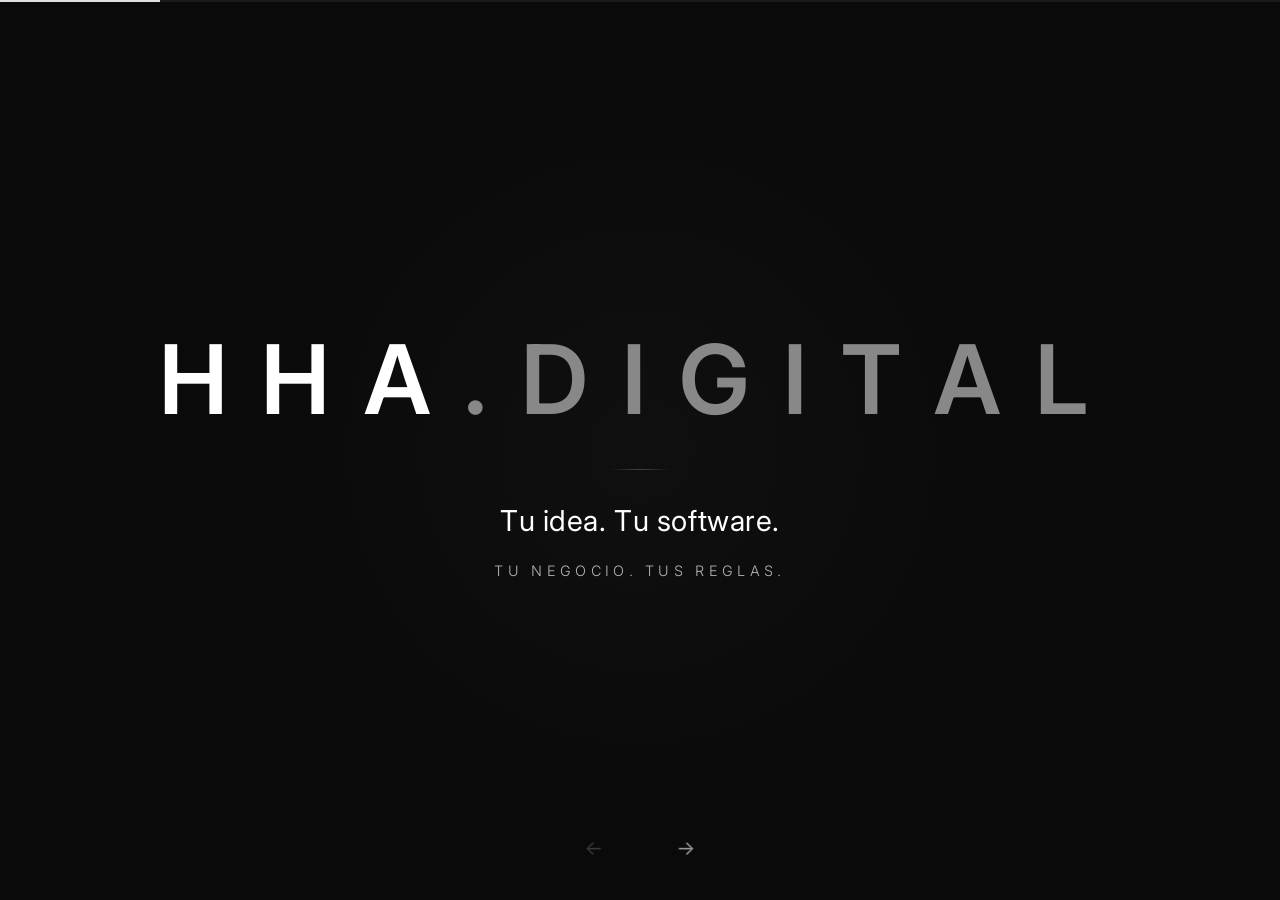
==== index.html @ 90afe320 "Slide 6 prompt <app:dev_now> + Slide 8 vuelve a CTA simple con email Slide 6: "<tu app en proceso>" " ====
<!DOCTYPE html>
<html lang="es">
<head>
  <meta charset="UTF-8">
  <meta name="viewport" content="width=device-width, initial-scale=1.0">
  <title>hha.digital | Tu idea. Tu app.</title>
  <meta name="description" content="Convertimos tu idea en una app completa, hecha a tu medida. Tuya desde el día uno.">
  <meta name="theme-color" content="#0a0a0a">
  <meta name="robots" content="noindex, nofollow">

  <!-- Open Graph / social preview -->
  <meta property="og:type" content="website">
  <meta property="og:url" content="https://hha.digital/">
  <meta property="og:title" content="hha.digital | Tu idea. Tu app.">
  <meta property="og:description" content="Convertimos tu idea en una app completa, hecha a tu medida. Tuya desde el día uno.">
  <meta property="og:site_name" content="hha.digital">
  <meta name="twitter:card" content="summary_large_image">
  <meta name="twitter:title" content="hha.digital | Tu idea. Tu app.">
  <meta name="twitter:description" content="Convertimos tu idea en una app completa, hecha a tu medida. Tuya desde el día uno.">

  <link rel="canonical" href="https://hha.digital/">

  <!-- Inline SVG favicon — minimalist HD logo -->
  <link rel="icon" type="image/svg+xml" href="data:image/svg+xml,%3Csvg xmlns='http://www.w3.org/2000/svg' viewBox='0 0 64 64'%3E%3Crect width='64' height='64' fill='%230a0a0a'/%3E%3Ctext x='32' y='42' font-family='Inter,sans-serif' font-size='24' font-weight='600' fill='%23fff' text-anchor='middle' letter-spacing='2'%3EHD%3C/text%3E%3C/svg%3E">

  <!-- Google Fonts — non-blocking load (preconnect + async stylesheet) -->
  <link rel="preconnect" href="https://fonts.googleapis.com">
  <link rel="preconnect" href="https://fonts.gstatic.com" crossorigin>
  <link rel="preload" as="style" href="https://fonts.googleapis.com/css2?family=Inter:wght@300;400;500;600;700&family=Playfair+Display:ital,wght@0,400;0,500;0,700;0,900;1,400;1,700&family=JetBrains+Mono:wght@400;500;700&family=Space+Grotesk:wght@300;400;500;600;700&family=Bebas+Neue&display=swap">
  <link rel="stylesheet" href="https://fonts.googleapis.com/css2?family=Inter:wght@300;400;500;600;700&family=Playfair+Display:ital,wght@0,400;0,500;0,700;0,900;1,400;1,700&family=JetBrains+Mono:wght@400;500;700&family=Space+Grotesk:wght@300;400;500;600;700&family=Bebas+Neue&display=swap" media="print" onload="this.media='all'">
  <noscript>
    <link rel="stylesheet" href="https://fonts.googleapis.com/css2?family=Inter:wght@300;400;500;600;700&family=Playfair+Display:ital,wght@0,400;0,500;0,700;0,900;1,400;1,700&family=JetBrains+Mono:wght@400;500;700&family=Space+Grotesk:wght@300;400;500;600;700&family=Bebas+Neue&display=swap">
  </noscript>

  <link rel="stylesheet" href="styles.css?v=20260417s">
</head>
<body>

  <div class="deck">

    <!-- Slide 1: hha.digital core -->
    <section class="slide theme-core active" data-slide="1">
      <div class="slide-inner">
        <h1 class="logo" aria-label="hha.digital"><span class="brand-char" data-char="h1">h</span><span class="brand-char" data-char="h2">h</span><span class="brand-char" data-char="a1">a</span><span class="brand-char brand-dim" data-char="dot">.</span><span class="brand-char brand-dim" data-char="d">d</span><span class="brand-char brand-dim" data-char="i1">i</span><span class="brand-char brand-dim" data-char="g">g</span><span class="brand-char brand-dim" data-char="i2">i</span><span class="brand-char brand-dim" data-char="t">t</span><span class="brand-char brand-dim" data-char="a2">a</span><span class="brand-char brand-dim" data-char="l">l</span></h1>
        <div class="divider"></div>
        <p class="hero-statement">Tu idea. Tu software.</p>
        <p class="tagline">Tu negocio. Tus reglas.</p>
      </div>
    </section>

    <!-- Slide 2: Magazine cover — abre con el valor "Hecha para ti." -->
    <section class="slide theme-magazine" data-slide="2">
      <div class="magazine-gradient"></div>
      <div class="slide-inner">
        <div class="magazine-topbar">
          <span class="magazine-brand"><span class="brand-char" data-char="h1">h</span><span class="brand-char" data-char="h2">h</span><span class="brand-char" data-char="a1">a</span><span class="brand-char" data-char="dot">.</span><span class="brand-char" data-char="d">d</span><span class="brand-char" data-char="i1">i</span><span class="brand-char" data-char="g">g</span><span class="brand-char" data-char="i2">i</span><span class="brand-char" data-char="t">t</span><span class="brand-char" data-char="a2">a</span><span class="brand-char" data-char="l">l</span></span>
          <span>DISEÑO</span>
          <span>— 2026 —</span>
        </div>
        <p class="magazine-kicker">La diferencia</p>
        <h1 class="magazine-hero">Hecha para ti.</h1>
        <p class="magazine-subhead">No adaptas tu negocio al software. El software se adapta a cómo operas tú.</p>
        <div class="magazine-stats">
          <div class="magazine-stat">
            <div class="magazine-label-em">Tus datos</div>
            <div class="magazine-label-sub">bajo tu control</div>
          </div>
          <div class="magazine-stat">
            <div class="magazine-label-em">Tus informes</div>
            <div class="magazine-label-sub">en tiempo real</div>
          </div>
          <div class="magazine-stat">
            <div class="magazine-label-em">Tus decisiones</div>
            <div class="magazine-label-sub">más rápidas</div>
          </div>
        </div>
      </div>
    </section>

    <!-- Slide 3: Blueprint técnico — el catálogo de features -->
    <section class="slide theme-blueprint" data-slide="3">
      <div class="blueprint-grid"></div>
      <div class="slide-inner">
        <div class="blueprint-header">
          <span class="blueprint-file"><span class="brand-char" data-char="h1">h</span><span class="brand-char" data-char="h2">h</span><span class="brand-char" data-char="a1">a</span><span class="brand-char" data-char="dot">.</span><span class="brand-char" data-char="d">d</span><span class="brand-char" data-char="i1">i</span><span class="brand-char" data-char="g">g</span><span class="brand-char" data-char="i2">i</span><span class="brand-char" data-char="t">t</span><span class="brand-char" data-char="a2">a</span><span class="brand-char" data-char="l">l</span> / centralizar / v1.0</span>
          <span class="blueprint-date">2026</span>
        </div>
        <h3 class="blueprint-title">Cualquier idea. Cualquier app.</h3>
        <div class="timeline blueprint-timeline">
          <div class="timeline-step"><div class="step-num">01</div><div class="step-name">Retail</div></div>
          <div class="timeline-step"><div class="step-num">02</div><div class="step-name">Salud</div></div>
          <div class="timeline-step"><div class="step-num">03</div><div class="step-name">Educación</div></div>
          <div class="timeline-step"><div class="step-num">04</div><div class="step-name">Gastronomía</div></div>
          <div class="timeline-step"><div class="step-num">05</div><div class="step-name">Financiero</div></div>
          <div class="timeline-step"><div class="step-num">06</div><div class="step-name">Entretención</div></div>
        </div>
        <p class="timeline-caption">Cualquier industria o <span class="caption-glow">proyecto personal</span>. Construimos lo que necesites.</p>
      </div>
    </section>

    <!-- Slide 4: Swiss design fusionado — tu poder + declaración centralización -->
    <section class="slide theme-swiss" data-slide="4">
      <div class="swiss-grid"></div>
      <div class="slide-inner">
        <p class="swiss-kicker">— Tu poder —</p>
        <div class="swiss-number">04</div>
        <p class="swiss-label">hha<span class="swiss-dot">•</span>digital</p>
        <h2 class="swiss-statement">
          Toda la información de tu negocio en un solo lugar.<br>
          <span class="swiss-accent">Para <span class="rotating-word" data-words="decidir|analizar|entender|planificar">decidir</span> mejor.</span>
        </h2>
        <div class="swiss-footer">
          <span>2026 —</span>
          <span>World Wide Reach</span>
        </div>
      </div>
    </section>

    <!-- Slide 5: Editorial magazine — el bundle como índice de revista -->
    <section class="slide theme-editorial" data-slide="5">
      <div class="editorial-rule-top"></div>
      <div class="slide-inner">
        <p class="editorial-kicker">— Lo que recibes —</p>
        <h2 class="editorial-masthead">Una app <em>completa,</em> desde el día uno.</h2>
        <ol class="editorial-index">
          <li><span class="editorial-roman">i.</span><span class="editorial-item">Descubrimiento y análisis de necesidades</span></li>
          <li><span class="editorial-roman">ii.</span><span class="editorial-item">Diseño UX/UI mobile-first</span></li>
          <li><span class="editorial-roman">iii.</span><span class="editorial-item">App web responsive</span></li>
          <li><span class="editorial-roman">iv.</span><span class="editorial-item">Autenticación y roles de usuarios</span></li>
          <li><span class="editorial-roman">v.</span><span class="editorial-item">Base de datos segura</span></li>
          <li><span class="editorial-roman">vi.</span><span class="editorial-item">Panel admin para gestionarla</span></li>
          <li><span class="editorial-roman">vii.</span><span class="editorial-item">PWA instalable en celular</span></li>
          <li><span class="editorial-roman">viii.</span><span class="editorial-item">Hosting y dominio configurados</span></li>
          <li><span class="editorial-roman">ix.</span><span class="editorial-item">Deploy a producción con SSL</span></li>
          <li><span class="editorial-roman">x.</span><span class="editorial-item">Capacitación inicial</span></li>
          <li><span class="editorial-roman">xi.</span><span class="editorial-item">Documentación de uso</span></li>
        </ol>
        <p class="editorial-byline">hha.digital · todo incluido</p>
      </div>
      <div class="editorial-rule-bottom"></div>
    </section>

    <!-- Slide 6: Terminal verde — el proceso de construcción en 5 pasos friendly -->
    <section class="slide theme-terminal" data-slide="6">
      <div class="slide-inner">
        <h3 class="terminal-title">El proceso</h3>
        <div class="terminal-body">
          <div class="terminal-header">
            <span class="terminal-cmd">$ empezar</span>
            <span class="terminal-prompt">&lt;app:dev_now&gt;</span>
            <span class="terminal-cursor">█</span>
          </div>
          <ul class="terminal-timeline">
            <li>
              <span class="terminal-week">paso 01</span>
              <span class="terminal-arrow">→</span>
              <span class="terminal-step">Investigación</span><span class="terminal-sep-inline">://</span>
              <span class="terminal-desc">Entendemos tu operación.</span>
            </li>
            <li>
              <span class="terminal-week">paso 02</span>
              <span class="terminal-arrow">→</span>
              <span class="terminal-step">Diseñar</span><span class="terminal-sep-inline">://</span>
              <span class="terminal-desc">Dibujamos la app juntos.</span>
            </li>
            <li>
              <span class="terminal-week">paso 03</span>
              <span class="terminal-arrow">→</span>
              <span class="terminal-step">Construir</span><span class="terminal-sep-inline">://</span>
              <span class="terminal-desc">La programamos. Tú ves el avance.</span>
            </li>
            <li>
              <span class="terminal-week">paso 04</span>
              <span class="terminal-arrow">→</span>
              <span class="terminal-step">Testing</span><span class="terminal-sep-inline">://</span>
              <span class="terminal-desc">Afinamos cada detalle contigo.</span>
            </li>
            <li>
              <span class="terminal-week">paso 05</span>
              <span class="terminal-arrow">→</span>
              <span class="terminal-step">Deploy</span><span class="terminal-sep-inline">://</span>
              <span class="terminal-desc">Tu app online.</span>
            </li>
          </ul>
          <p class="terminal-output">plazo:// 2-3 semanas ~complejidad</p>
        </div>
      </div>
    </section>

    <!-- Slide 7: Financial — modelo comercial simplificado, sin precios -->
    <section class="slide theme-financial" data-slide="7">
      <div class="slide-inner financial-inner">
        <div class="financial-masthead">
          <span class="financial-left">SERVICIOS</span>
          <span class="financial-center">hha.digital</span>
          <span class="financial-right">2026</span>
        </div>
        <h2 class="financial-title">… ¿Y la mantención?</h2>
        <div class="decision-tree">
          <div class="decision-root">
            <p class="decision-root-text">Esta puede ser</p>
            <div class="decision-connector"></div>
          </div>
          <div class="decision-branches">
            <div class="decision-box">
              <div class="decision-badge">A</div>
              <div class="decision-content">
                <div class="decision-heading">Con hha.digital</div>
                <div class="decision-sub">Mensualidad continua. Nos hacemos cargo.</div>
              </div>
            </div>
            <div class="decision-box">
              <div class="decision-badge">B</div>
              <div class="decision-content">
                <div class="decision-heading">Con tu equipo</div>
                <div class="decision-sub">Te la entregamos para que la opere quien tú elijas.</div>
              </div>
            </div>
          </div>
        </div>
      </div>
    </section>

    <!-- Slide 8: hha.digital core (closing) — CTA simple con email -->
    <section class="slide theme-core" data-slide="8">
      <div class="slide-inner">
        <p class="closing-whisper">— El primer paso —</p>
        <p class="cta">Escríbenos a</p>
        <a href="#contact" class="cta-email" data-u="apps" data-d="hha.digital">apps<span aria-hidden="true">&#64;</span>hha<span aria-hidden="true">&#46;</span>digital</a>
        <div class="divider"></div>
        <p class="tagline">hha.digital</p>
      </div>
    </section>

  </div>

  <div class="progress-bar" role="progressbar" aria-label="Progreso del deck" aria-valuemin="1" aria-valuemax="8" aria-valuenow="1">
    <div class="progress-fill"></div>
  </div>
  <nav class="nav" aria-label="Navegación del deck">
    <button class="nav-btn prev" aria-label="Anterior">←</button>
    <button class="nav-btn next" aria-label="Siguiente">→</button>
  </nav>

  <script src="deck.js?v=20260417s"></script>
</body>
</html>
---- styles.css ----
/* Fonts loaded non-blocking from index.html <head>. */

* { margin: 0; padding: 0; box-sizing: border-box; }

html, body { height: 100%; overflow: hidden; }

body {
  font-family: 'Inter', -apple-system, sans-serif;
  font-weight: 300;
  -webkit-font-smoothing: antialiased;
  background: #0a0a0a;
  color: #fff;
  transition: background-color 500ms ease;
}

body.body-theme-core { background: #0a0a0a; }
body.body-theme-editorial { background: #f5f1e8; }
body.body-theme-sticky { background: #d4c9a8; }
body.body-theme-cinematic { background: #000; }
body.body-theme-swiss { background: #fafafa; }
body.body-theme-terminal { background: #0a0f0a; }
body.body-theme-blueprint { background: #0a1929; }
body.body-theme-museum { background: #e8e1d4; }
body.body-theme-financial { background: #fce4d6; }
body.body-theme-saas { background: #0a0f24; }
body.body-theme-magazine { background: #1a0606; }

/* ============================================
   STRUCTURAL
   ============================================ */

.deck {
  position: relative;
  width: 100vw;
  height: 100vh;
}

.slide {
  position: absolute;
  inset: 0;
  display: flex;
  align-items: center;
  justify-content: center;
  padding: 4rem;
  opacity: 0;
  visibility: hidden;
  z-index: 1;
  overflow: hidden;
  background: transparent;
}

.slide.active {
  opacity: 1;
  visibility: visible;
  z-index: 2;
}

/* Fallback: animación CSS para browsers SIN View Transitions API.
   En browsers CON soporte, VT API maneja toda la animación (incluyendo
   el morphing de letras). Sin transition aquí para que el snapshot
   post-commit capture el estado visible correctamente. */
@supports not (view-transition-name: none) {
  .slide { transition: opacity 400ms ease, visibility 400ms ease; }
  .slide.active { transition: opacity 450ms ease 120ms, visibility 450ms ease 120ms; }
  .slide.active .slide-inner > * { animation: stagger-in 500ms ease both; }
  .slide.active .slide-inner > *:nth-child(1) { animation-delay: 260ms; }
  .slide.active .slide-inner > *:nth-child(2) { animation-delay: 340ms; }
  .slide.active .slide-inner > *:nth-child(3) { animation-delay: 420ms; }
  .slide.active .slide-inner > *:nth-child(4) { animation-delay: 500ms; }
  .slide.active .slide-inner > *:nth-child(5) { animation-delay: 580ms; }
  .slide.active .slide-inner > *:nth-child(6) { animation-delay: 660ms; }
  .slide.active .slide-inner > *:nth-child(7) { animation-delay: 740ms; }
}

@keyframes stagger-in {
  from { opacity: 0; transform: translateY(16px); }
  to { opacity: 1; transform: translateY(0); }
}

/* ============================================
   VIEW TRANSITIONS — MORPHING ENTRE SLIDES
   Cada slide tiene un HERO, KICKER y FOOTER que
   se transforman (posición, tamaño, color, forma)
   en el HERO/KICKER/FOOTER de la slide siguiente.
   ============================================ */
@supports (view-transition-name: none) {
  /* Desactivar el stagger manual — dejamos que VT haga el morphing */
  .slide.active .slide-inner > * {
    animation: none !important;
    opacity: 1 !important;
    transform: none !important;
  }

  /* ROOT: swap espacial liviano. Sin blur (costoso), sin scale
     (costoso en GPU). Solo translate + opacity = fluido. */
  ::view-transition-old(root) {
    animation: slide-swap-out 500ms cubic-bezier(0.4, 0, 0.2, 1) both;
  }
  ::view-transition-new(root) {
    animation: slide-swap-in 500ms cubic-bezier(0.4, 0, 0.2, 1) both;
  }

  @keyframes slide-swap-out {
    0%   { transform: translate3d(0, 0, 0); opacity: 1; }
    100% { transform: translate3d(-10%, 0, 0); opacity: 0; }
  }

  @keyframes slide-swap-in {
    0%   { transform: translate3d(10%, 0, 0); opacity: 0; }
    100% { transform: translate3d(0, 0, 0); opacity: 1; }
  }

  /* Morphing de los anchors semánticos (hero/kicker/footer) */
  ::view-transition-group(hero),
  ::view-transition-group(kicker),
  ::view-transition-group(footer),
  ::view-transition-old(hero),
  ::view-transition-new(hero),
  ::view-transition-old(kicker),
  ::view-transition-new(kicker),
  ::view-transition-old(footer),
  ::view-transition-new(footer) {
    animation-duration: 500ms;
    animation-timing-function: cubic-bezier(0.4, 0, 0.2, 1);
    mix-blend-mode: normal;
  }

  /* HERO por slide — el elemento principal que morphs.
     Slide 1: hero NO se da a .logo entero porque cada letra migra
     individualmente hacia los topbars de slides 2 y 3 (ver "LETTER MORPHING" abajo). */
  .slide[data-slide="2"].active  .magazine-hero       { view-transition-name: hero; }
  .slide[data-slide="3"].active  .blueprint-timeline  { view-transition-name: hero; }
  .slide[data-slide="4"].active  .swiss-statement     { view-transition-name: hero; }
  .slide[data-slide="5"].active  .editorial-index     { view-transition-name: hero; }
  .slide[data-slide="6"].active  .terminal-timeline   { view-transition-name: hero; }
  .slide[data-slide="7"].active  .financial-title     { view-transition-name: hero; }
  .slide[data-slide="8"].active  .cta                 { view-transition-name: hero; }

  /* KICKER por slide — el texto pequeño superior que morphs */
  .slide[data-slide="2"].active  .magazine-topbar     { view-transition-name: kicker; }
  .slide[data-slide="3"].active  .blueprint-header    { view-transition-name: kicker; }
  .slide[data-slide="4"].active  .swiss-label         { view-transition-name: kicker; }
  .slide[data-slide="5"].active  .editorial-kicker    { view-transition-name: kicker; }
  .slide[data-slide="6"].active  .terminal-header     { view-transition-name: kicker; }
  .slide[data-slide="7"].active  .financial-masthead  { view-transition-name: kicker; }
  .slide[data-slide="8"].active  .closing-whisper     { view-transition-name: kicker; }

  /* FOOTER por slide — el texto pequeño inferior que morphs.
     Slide 1 .tagline NO toma "footer" porque las letras de "hha.digital"
     migran individualmente al topbar de slide 2 (ver "LETTER MORPHING"). */
  .slide[data-slide="2"].active  .magazine-subhead    { view-transition-name: footer; }
  .slide[data-slide="3"].active  .timeline-caption    { view-transition-name: footer; }
  .slide[data-slide="4"].active  .swiss-footer        { view-transition-name: footer; }
  .slide[data-slide="5"].active  .editorial-byline    { view-transition-name: footer; }
  .slide[data-slide="6"].active  .terminal-output     { view-transition-name: footer; }
  .slide[data-slide="7"].active  .financial-footnote  { view-transition-name: footer; }
  .slide[data-slide="8"].active  .cta-email           { view-transition-name: footer; }

  /* ============================================
     LETTER MORPHING — Slides 1 ↔ 2 ↔ 3
     Cada letra de "hha.digital" migra individualmente
     del logo gigante (slide 1) al topbar del Magazine (slide 2)
     y luego al blueprint header (slide 3).
     ============================================ */
  .slide[data-slide="1"].active .brand-char[data-char="h1"],
  .slide[data-slide="2"].active .brand-char[data-char="h1"],
  .slide[data-slide="3"].active .brand-char[data-char="h1"]  { view-transition-name: brand-h1; }
  .slide[data-slide="1"].active .brand-char[data-char="h2"],
  .slide[data-slide="2"].active .brand-char[data-char="h2"],
  .slide[data-slide="3"].active .brand-char[data-char="h2"]  { view-transition-name: brand-h2; }
  .slide[data-slide="1"].active .brand-char[data-char="a1"],
  .slide[data-slide="2"].active .brand-char[data-char="a1"],
  .slide[data-slide="3"].active .brand-char[data-char="a1"]  { view-transition-name: brand-a1; }
  .slide[data-slide="1"].active .brand-char[data-char="dot"],
  .slide[data-slide="2"].active .brand-char[data-char="dot"],
  .slide[data-slide="3"].active .brand-char[data-char="dot"] { view-transition-name: brand-dot; }
  .slide[data-slide="1"].active .brand-char[data-char="d"],
  .slide[data-slide="2"].active .brand-char[data-char="d"],
  .slide[data-slide="3"].active .brand-char[data-char="d"]   { view-transition-name: brand-d; }
  .slide[data-slide="1"].active .brand-char[data-char="i1"],
  .slide[data-slide="2"].active .brand-char[data-char="i1"],
  .slide[data-slide="3"].active .brand-char[data-char="i1"]  { view-transition-name: brand-i1; }
  .slide[data-slide="1"].active .brand-char[data-char="g"],
  .slide[data-slide="2"].active .brand-char[data-char="g"],
  .slide[data-slide="3"].active .brand-char[data-char="g"]   { view-transition-name: brand-g; }
  .slide[data-slide="1"].active .brand-char[data-char="i2"],
  .slide[data-slide="2"].active .brand-char[data-char="i2"],
  .slide[data-slide="3"].active .brand-char[data-char="i2"]  { view-transition-name: brand-i2; }
  .slide[data-slide="1"].active .brand-char[data-char="t"],
  .slide[data-slide="2"].active .brand-char[data-char="t"],
  .slide[data-slide="3"].active .brand-char[data-char="t"]   { view-transition-name: brand-t; }
  .slide[data-slide="1"].active .brand-char[data-char="a2"],
  .slide[data-slide="2"].active .brand-char[data-char="a2"],
  .slide[data-slide="3"].active .brand-char[data-char="a2"]  { view-transition-name: brand-a2; }
  .slide[data-slide="1"].active .brand-char[data-char="l"],
  .slide[data-slide="2"].active .brand-char[data-char="l"],
  .slide[data-slide="3"].active .brand-char[data-char="l"]   { view-transition-name: brand-l; }

  /* Brand-char (hha.digital): alineado con el resto a 500ms */
  ::view-transition-group(brand-h1),
  ::view-transition-group(brand-h2),
  ::view-transition-group(brand-a1),
  ::view-transition-group(brand-dot),
  ::view-transition-group(brand-d),
  ::view-transition-group(brand-i1),
  ::view-transition-group(brand-g),
  ::view-transition-group(brand-i2),
  ::view-transition-group(brand-t),
  ::view-transition-group(brand-a2),
  ::view-transition-group(brand-l),
  ::view-transition-old(brand-h1), ::view-transition-new(brand-h1),
  ::view-transition-old(brand-h2), ::view-transition-new(brand-h2),
  ::view-transition-old(brand-a1), ::view-transition-new(brand-a1),
  ::view-transition-old(brand-dot), ::view-transition-new(brand-dot),
  ::view-transition-old(brand-d), ::view-transition-new(brand-d),
  ::view-transition-old(brand-i1), ::view-transition-new(brand-i1),
  ::view-transition-old(brand-g), ::view-transition-new(brand-g),
  ::view-transition-old(brand-i2), ::view-transition-new(brand-i2),
  ::view-transition-old(brand-t), ::view-transition-new(brand-t),
  ::view-transition-old(brand-a2), ::view-transition-new(brand-a2),
  ::view-transition-old(brand-l), ::view-transition-new(brand-l) {
    animation-duration: 500ms;
    animation-timing-function: cubic-bezier(0.4, 0, 0.2, 1);
    mix-blend-mode: normal;
  }

  /* Nav y counter fijos deben mantenerse durante la transición */
  .nav { view-transition-name: deck-nav; }
  .slide-counter { view-transition-name: deck-counter; }

  /* Root más largo para drama */
  @keyframes vt-fade-out { to { opacity: 0; } }
  @keyframes vt-fade-in { from { opacity: 0; } to { opacity: 1; } }
}

/* Decorative elements: NO opacity transition para que el snapshot VT
   capture su estado visible correctamente. Heredan opacity del .slide. */

.slide-inner {
  max-width: 1200px;
  width: 100%;
  text-align: center;
  position: relative;
  z-index: 2;
}

/* ============================================
   NAVIGATION (auto-invert via mix-blend-mode)
   ============================================ */

.progress-bar {
  position: fixed;
  top: 0;
  left: 0;
  right: 0;
  height: 2px;
  background: rgba(128, 128, 128, 0.15);
  z-index: 101;
  mix-blend-mode: difference;
  pointer-events: none;
}

.progress-fill {
  height: 100%;
  background: rgba(255, 255, 255, 0.9);
  width: 11.11%;
  transition: width 500ms cubic-bezier(0.4, 0, 0.2, 1);
  transform-origin: left;
}

.nav {
  position: fixed;
  bottom: 2rem;
  left: 50%;
  transform: translateX(-50%);
  display: flex;
  align-items: center;
  gap: 3rem;
  z-index: 100;
  mix-blend-mode: difference;
}

.nav-btn {
  background: transparent;
  border: none;
  color: rgba(255,255,255,0.6);
  font-size: 1.25rem;
  cursor: pointer;
  padding: 0.5rem 0.8rem;
  transition: color 0.2s;
  font-family: inherit;
}

.nav-btn:hover:not(:disabled) { color: #fff; }
.nav-btn:disabled { color: rgba(255,255,255,0.2); cursor: not-allowed; }

.dots { display: flex; gap: 0.5rem; }

.dot {
  width: 6px;
  height: 6px;
  border-radius: 50%;
  background: rgba(255,255,255,0.2);
  cursor: pointer;
  transition: background 0.2s;
  border: none;
  padding: 0;
}

.dot.active { background: #fff; }

.slide-counter {
  position: fixed;
  top: 2rem;
  right: 2rem;
  font-size: 0.72rem;
  letter-spacing: 0.3em;
  color: rgba(255,255,255,0.6);
  font-feature-settings: 'tnum';
  z-index: 100;
  mix-blend-mode: difference;
  font-family: 'Inter', sans-serif;
}

/* ============================================
   THEME 1 & 12: CORE (hha.digital)
   ============================================ */

.theme-core {
  color: #fff;
}

.theme-core::before {
  content: '';
  position: absolute;
  width: 800px;
  height: 800px;
  border-radius: 50%;
  background: radial-gradient(circle, rgba(255,255,255,0.025) 0%, transparent 70%);
  top: 50%;
  left: 50%;
  transform: translate(-50%, -50%);
  pointer-events: none;
}

.theme-core .logo {
  font-size: clamp(3rem, 9vw, 6rem);
  font-weight: 600;
  letter-spacing: 0.35em;
  text-transform: uppercase;
  color: #fff;
  margin-bottom: 0.2em;
}

.brand-char,
.auto-char {
  display: inline-block;
  white-space: pre;
}

.auto-word {
  display: inline-block;
  white-space: nowrap;
}

.theme-core .brand-dim { color: #888; }

.theme-core .divider {
  width: 60px;
  height: 1px;
  background: linear-gradient(90deg, transparent, #444, transparent);
  margin: 2rem auto;
}

.theme-core .hero-statement {
  font-size: clamp(1.2rem, 2.8vw, 1.8rem);
  font-weight: 400;
  letter-spacing: 0.02em;
  color: #fff;
  margin-bottom: 0.8em;
  line-height: 1.3;
}

.theme-core .tagline {
  font-size: clamp(0.75rem, 2vw, 0.9rem);
  font-weight: 300;
  letter-spacing: 0.3em;
  text-transform: uppercase;
  color: #b5b5b5;
}

.theme-core .closing-whisper {
  font-size: 0.75rem;
  letter-spacing: 0.4em;
  text-transform: uppercase;
  color: #aaa;
  margin-bottom: 3rem;
}

.theme-core .cta {
  font-size: clamp(1.75rem, 4.5vw, 3rem);
  font-weight: 300;
  margin-bottom: 2rem;
  color: #fff;
}

.theme-core .cta-email {
  font-size: clamp(1.1rem, 2.2vw, 1.6rem);
  font-weight: 500;
  letter-spacing: 0.12em;
  color: #fff;
  text-decoration: none;
  border-bottom: 1px solid #333;
  padding-bottom: 0.2em;
  transition: border-color 0.3s;
  display: inline-block;
}

.theme-core .cta-email:hover { border-color: #fff; }

/* Slide 8 tagline "hha.digital" va siempre en minúsculas (regla de marca) */
.slide[data-slide="8"] .tagline {
  text-transform: none;
  letter-spacing: 0.12em;
}

/* ============================================
   THEME 2: EDITORIAL MAGAZINE
   ============================================ */

.theme-editorial {
  color: #1a1a1a;
  font-family: 'Playfair Display', Georgia, serif;
}

.editorial-rule-top,
.editorial-rule-bottom {
  position: absolute;
  left: 8%;
  right: 8%;
  height: 1px;
  background: #1a1a1a;
}

.editorial-rule-top { top: 6%; }
.editorial-rule-bottom { bottom: 6%; }

.theme-editorial .editorial-kicker {
  font-family: 'Inter', sans-serif;
  font-size: 0.75rem;
  letter-spacing: 0.4em;
  text-transform: uppercase;
  color: #888;
  margin-bottom: 3rem;
  font-weight: 400;
}

.theme-editorial .editorial-byline {
  font-family: 'Inter', sans-serif;
  font-size: 0.7rem;
  letter-spacing: 0.12em;
  color: #888;
  font-weight: 400;
}

/* ============================================
   THEME 3: STICKY NOTES CAOS
   ============================================ */

.theme-sticky { color: #2a2320; }

.theme-sticky::before {
  content: '';
  position: absolute;
  inset: 0;
  background:
    radial-gradient(circle at 20% 30%, rgba(139, 115, 85, 0.12), transparent 50%),
    radial-gradient(circle at 80% 70%, rgba(139, 115, 85, 0.12), transparent 50%);
  pointer-events: none;
}

.theme-sticky .sticky-title {
  font-family: 'Inter', sans-serif;
  font-size: clamp(0.85rem, 1.5vw, 1rem);
  font-weight: 500;
  letter-spacing: 0.3em;
  text-transform: uppercase;
  color: #5a4a30;
  margin-bottom: 3rem;
}

.sticky-board {
  display: grid;
  grid-template-columns: repeat(3, 1fr);
  gap: 2rem 1.5rem;
  max-width: 1000px;
  margin: 0 auto;
  padding: 1rem;
}

.sticky {
  padding: 1.75rem 1.25rem;
  font-family: 'Inter', sans-serif;
  font-size: clamp(0.9rem, 1.4vw, 1.05rem);
  font-weight: 400;
  line-height: 1.5;
  color: #3a2a1a;
  min-height: 140px;
  display: flex;
  align-items: center;
  justify-content: center;
  text-align: center;
  box-shadow: 0 4px 8px rgba(0,0,0,0.15), 0 8px 24px rgba(0,0,0,0.1);
  position: relative;
}

.sticky-yellow  { background: #fff59d; transform: rotate(-2deg); }
.sticky-pink    { background: #f8bbd0; transform: rotate(1.5deg); }
.sticky-mint    { background: #c5e1a5; transform: rotate(-1deg); }
.sticky-blue    { background: #90caf9; transform: rotate(2deg); }
.sticky-peach   { background: #ffcc80; transform: rotate(-1.5deg); }
.sticky-lavender { background: #ce93d8; transform: rotate(1deg); }

/* ============================================
   THEME 4: CINEMATIC REVELATION
   ============================================ */

.theme-cinematic {
  color: #fff;
  font-family: 'Inter', sans-serif;
}

.cinematic-glow {
  position: absolute;
  width: 1200px;
  height: 1200px;
  border-radius: 50%;
  background: radial-gradient(circle, rgba(255,255,255,0.12) 0%, rgba(255,255,255,0.03) 30%, transparent 70%);
  top: 50%;
  left: 50%;
  transform: translate(-50%, -50%);
  pointer-events: none;
}

.theme-cinematic .cinematic-top {
  font-size: 0.7rem;
  letter-spacing: 0.5em;
  text-transform: uppercase;
  color: #b5b5b5;
  margin-bottom: 4rem;
}

.cinematic-main {
  font-size: clamp(1.5rem, 3.5vw, 2.6rem);
  font-weight: 300;
  line-height: 1.5;
  color: rgba(255,255,255,0.85);
  max-width: 900px;
  margin: 0 auto;
}

.cinematic-word {
  display: inline-block;
  font-size: clamp(2.5rem, 7vw, 5rem);
  font-weight: 700;
  letter-spacing: 0.02em;
  color: #fff;
  margin: 0.3em 0;
  text-shadow: 0 0 40px rgba(255,255,255,0.3);
  background: linear-gradient(180deg, #fff 0%, #ccc 100%);
  -webkit-background-clip: text;
  background-clip: text;
  -webkit-text-fill-color: transparent;
}

.theme-cinematic .cinematic-whisper {
  margin-top: 3rem;
  font-size: 0.85rem;
  letter-spacing: 0.3em;
  text-transform: uppercase;
  color: #aaa;
  font-style: italic;
}

/* ============================================
   THEME 5: SWISS DESIGN
   ============================================ */

.theme-swiss {
  color: #000;
  font-family: 'Inter', sans-serif;
}

.swiss-grid {
  position: absolute;
  inset: 0;
  background-image:
    linear-gradient(to right, rgba(0,0,0,0.04) 1px, transparent 1px),
    linear-gradient(to bottom, rgba(0,0,0,0.04) 1px, transparent 1px);
  background-size: 80px 80px;
}

.theme-swiss .slide-inner { text-align: left; padding-left: 4rem; padding-right: 4rem; }

.swiss-number {
  font-size: clamp(6rem, 15vw, 11rem);
  font-weight: 700;
  color: #ff3d00;
  line-height: 0.9;
  letter-spacing: -0.03em;
  margin-bottom: 1rem;
}

.swiss-label {
  font-size: 0.85rem;
  font-weight: 500;
  letter-spacing: 0.3em;
  color: #000;
  margin-bottom: 2.5rem;
}

.swiss-dot { color: #ff3d00; margin: 0 0.3em; }

.swiss-kicker {
  font-size: 0.75rem;
  font-weight: 500;
  letter-spacing: 0.4em;
  text-transform: uppercase;
  color: #666;
  margin-bottom: 1.25rem;
}

.swiss-statement {
  font-size: clamp(1.6rem, 4vw, 2.8rem);
  font-weight: 700;
  line-height: 1.2;
  color: #000;
  letter-spacing: -0.01em;
  max-width: 1000px;
  margin-bottom: 1.5rem;
}

.swiss-accent { color: #ff3d00; }

/* Palabra que rota entre verbos (decidir/analizar/entender/...) —
   contraste azul deliberado contra el naranja Swiss. */
.rotating-word {
  color: #0066ff;
  display: inline-block;
  transition: opacity 220ms cubic-bezier(0.4, 0, 0.2, 1),
              transform 220ms cubic-bezier(0.4, 0, 0.2, 1);
}

.rotating-word.is-fading {
  opacity: 0;
  transform: translateY(-0.25em);
}

.swiss-whisper {
  font-size: 0.8rem;
  font-weight: 400;
  letter-spacing: 0.22em;
  text-transform: uppercase;
  color: #555;
  margin-bottom: 2.5rem;
}

.swiss-footer {
  display: flex;
  gap: 2rem;
  font-size: 0.7rem;
  letter-spacing: 0.25em;
  text-transform: uppercase;
  color: #000;
  border-top: 1px solid #000;
  padding-top: 1rem;
  max-width: 300px;
}

/* ============================================
   THEME 6: TERMINAL VERDE
   ============================================ */

.theme-terminal {
  color: #00ff41;
  font-family: 'JetBrains Mono', monospace;
}

.theme-terminal::before {
  content: '';
  position: absolute;
  inset: 0;
  background: repeating-linear-gradient(0deg, transparent 0, transparent 2px, rgba(0,255,65,0.02) 2px, rgba(0,255,65,0.02) 3px);
  pointer-events: none;
}

.theme-terminal .slide-inner { text-align: left; }

/* Título del proceso — JetBrains Mono uppercase para consistencia con
   los step-names del body (Investigación, Diseñar, etc.). La línea verde
   queda como border-bottom del título (separador principal). */
.terminal-title {
  font-family: 'JetBrains Mono', monospace;
  font-weight: 700;
  font-size: clamp(1.4rem, 2.6vw, 1.9rem);
  color: #00ff41;
  letter-spacing: 0.04em;
  text-transform: uppercase;
  line-height: 1.15;
  margin-bottom: 1.5rem;
  padding-bottom: 1rem;
  border-bottom: 1px solid rgba(0,255,65,0.25);
  text-shadow: 0 0 10px rgba(0,255,65,0.2);
}

/* Terminal-header: línea que combina el comando "$ empezar" (brillante)
   con el prompt "<tu app en proceso>" (tenue) en una misma fila flex. */
.terminal-header {
  display: flex;
  align-items: baseline;
  gap: 1.25rem;
  font-size: 0.95rem;
  color: #00ff41;
  margin-bottom: 1.25rem;
  margin-top: 0.25rem;
  flex-wrap: wrap;
}

.terminal-header .terminal-cmd {
  opacity: 1;
  margin-bottom: 0;
}

.terminal-header .terminal-prompt {
  font-size: 0.8rem;
  opacity: 0.7;
}

.terminal-cursor {
  animation: blink 1s infinite;
  color: #00ff41;
}

@keyframes blink { 50% { opacity: 0; } }

.terminal-cmd {
  font-size: 0.95rem;
  color: #00ff41;
  margin-bottom: 1.5rem;
  opacity: 0.85;
}

/* Terminal variant: la pregunta como diagnóstico shell (slide 2) */
.terminal-question {
  font-family: 'JetBrains Mono', monospace;
  font-size: clamp(1.1rem, 2.4vw, 1.9rem);
  font-weight: 400;
  line-height: 1.7;
  color: rgba(0, 255, 65, 0.85);
  margin: 2rem 0 2.5rem;
  max-width: 950px;
  letter-spacing: 0.02em;
}

.terminal-highlight {
  color: #00ff41;
  font-weight: 700;
  text-shadow: 0 0 8px rgba(0, 255, 65, 0.4);
  border-bottom: 1px dashed rgba(0, 255, 65, 0.5);
  padding-bottom: 0.05em;
}

.terminal-output {
  font-family: 'JetBrains Mono', monospace;
  font-size: 0.95rem;
  color: rgba(0, 255, 65, 0.6);
  margin-top: 1.5rem;
  letter-spacing: 0.05em;
}

/* Subscriptions audit list (slide 2) */
.terminal-subs {
  list-style: none;
  padding: 0;
  margin: 1.5rem 0;
  font-family: 'JetBrains Mono', monospace;
}

.terminal-subs li {
  display: grid;
  grid-template-columns: auto 1fr auto;
  gap: 1.25rem;
  align-items: baseline;
  padding: 0.5rem 0;
  font-size: clamp(0.85rem, 1.3vw, 1.05rem);
  color: rgba(0, 255, 65, 0.85);
  border-bottom: 1px dashed rgba(0, 255, 65, 0.08);
}

.terminal-arrow { color: rgba(0, 255, 65, 0.5); }
.terminal-sub-name { color: rgba(0, 255, 65, 0.95); }
.terminal-sub-price {
  color: rgba(0, 255, 65, 0.6);
  font-weight: 700;
  letter-spacing: 0.05em;
}

.terminal-total {
  font-family: 'JetBrains Mono', monospace;
  font-size: clamp(0.9rem, 1.4vw, 1.1rem);
  color: rgba(0, 255, 65, 0.9);
  margin-top: 1.25rem;
  font-weight: 700;
  letter-spacing: 0.02em;
  line-height: 1.6;
}

.terminal-blink::after {
  content: '';
  display: inline-block;
  width: 0.5em;
  height: 1em;
  background: #00ff41;
  margin-left: 0.1em;
  vertical-align: -2px;
  animation: blink 1s infinite;
}

/* Editorial variant: el bundle como índice de revista (slide 6) */
.editorial-masthead {
  font-family: 'Playfair Display', Georgia, serif;
  font-size: clamp(2rem, 5vw, 3.5rem);
  font-weight: 700;
  color: #1a1a1a;
  letter-spacing: -0.01em;
  line-height: 1.1;
  margin-bottom: 2.5rem;
}

.editorial-masthead em {
  font-style: italic;
  font-weight: 400;
}

.editorial-index {
  list-style: none;
  display: grid;
  grid-template-columns: repeat(2, 1fr);
  gap: 0.6rem 3rem;
  max-width: 1000px;
  margin: 0 auto 2rem;
  text-align: left;
  font-family: 'Playfair Display', Georgia, serif;
  padding: 0;
}

.editorial-index li {
  display: flex;
  gap: 1.25rem;
  align-items: baseline;
  padding: 0.5rem 0;
  border-bottom: 1px solid rgba(26, 26, 26, 0.12);
}

.editorial-roman {
  font-style: italic;
  font-size: 0.95rem;
  color: #888;
  min-width: 3ch;
  font-weight: 400;
}

.editorial-item {
  font-size: clamp(0.95rem, 1.4vw, 1.08rem);
  font-weight: 400;
  color: #1a1a1a;
  line-height: 1.4;
}

/* ============================================
   THEME 7: BLUEPRINT TÉCNICO
   ============================================ */

.theme-blueprint {
  color: #e1f5fe;
  font-family: 'Inter', sans-serif;
}

.blueprint-grid {
  position: absolute;
  inset: 0;
  background-image:
    linear-gradient(to right, rgba(77,171,247,0.08) 1px, transparent 1px),
    linear-gradient(to bottom, rgba(77,171,247,0.08) 1px, transparent 1px);
  background-size: 40px 40px;
}

.blueprint-header {
  display: flex;
  justify-content: space-between;
  font-size: 0.7rem;
  color: rgba(77,171,247,0.7);
  letter-spacing: 0.15em;
  margin-bottom: 3rem;
  padding-bottom: 0.75rem;
  border-bottom: 1px solid rgba(77,171,247,0.3);
  font-family: 'JetBrains Mono', monospace;
}

.blueprint-title {
  font-size: clamp(1.2rem, 2.5vw, 1.8rem);
  font-weight: 500;
  letter-spacing: 0.15em;
  text-transform: uppercase;
  color: #e1f5fe;
  margin-bottom: 2.5rem;
}

.blueprint-timeline {
  display: flex;
  justify-content: space-between;
  gap: 0;
  margin: 0 auto 2rem;
  max-width: 1000px;
  position: relative;
}

.blueprint-timeline::before {
  content: '';
  position: absolute;
  top: 50%;
  left: 5%;
  right: 5%;
  height: 1px;
  background: rgba(77,171,247,0.4);
  z-index: 0;
}

.blueprint-timeline .timeline-step {
  flex: 1;
  text-align: center;
  padding: 1.25rem 0.5rem;
  background: #0a1929;
  border: 1px solid rgba(77,171,247,0.5);
  margin: 0 0.5rem;
  position: relative;
  z-index: 1;
}

.blueprint-timeline .step-num {
  color: #4dabf7;
  font-size: 0.65rem;
  letter-spacing: 0.3em;
  margin-bottom: 0.4rem;
  font-family: 'JetBrains Mono', monospace;
}

.blueprint-timeline .step-name {
  color: #e1f5fe;
  font-weight: 500;
  font-size: 0.9rem;
  letter-spacing: 0.15em;
  text-transform: uppercase;
}

.blueprint-timeline .step-price {
  color: rgba(77,171,247,0.8);
  font-family: 'JetBrains Mono', monospace;
  font-size: 0.7rem;
  letter-spacing: 0.05em;
  font-weight: 700;
  margin-top: 0.35rem;
}

.theme-blueprint .timeline-caption {
  font-size: 0.8rem;
  color: rgba(77,171,247,0.8);
  letter-spacing: 0.25em;
  text-transform: uppercase;
  margin-top: 1rem;
  font-family: 'JetBrains Mono', monospace;
}

/* "Proyecto personal" como la 7ma caja implícita — glow azul brillante
   con pulse sutil, resaltando que tambien construimos para individuos,
   no solo para industrias con sus cajas visibles arriba. */
.timeline-caption .caption-glow {
  color: #4dabf7;
  font-weight: 500;
  animation: caption-glow-pulse 2.8s ease-in-out infinite;
}

@keyframes caption-glow-pulse {
  0%, 100% {
    text-shadow:
      0 0 6px rgba(77,171,247,0.5),
      0 0 14px rgba(77,171,247,0.3);
  }
  50% {
    text-shadow:
      0 0 10px rgba(77,171,247,0.8),
      0 0 22px rgba(77,171,247,0.5),
      0 0 34px rgba(77,171,247,0.25);
  }
}

.blueprint-scale {
  display: flex;
  justify-content: space-between;
  max-width: 1000px;
  margin: 1rem auto 0;
  font-size: 0.65rem;
  color: rgba(77,171,247,0.6);
  font-family: 'JetBrains Mono', monospace;
  letter-spacing: 0.1em;
}

/* Slide 7 (terminal) — timeline inline: · paso 01 → Investigación:// descripción */
.terminal-timeline {
  list-style: none;
  padding: 0;
  margin: 1.5rem 0;
  font-family: 'JetBrains Mono', monospace;
  max-width: 1000px;
}

.terminal-timeline li {
  display: flex;
  flex-wrap: wrap;
  align-items: baseline;
  gap: 0.6rem;
  padding: 0.7rem 0;
  font-size: clamp(0.85rem, 1.3vw, 1rem);
  color: rgba(0, 255, 65, 0.9);
  border-bottom: 1px dashed rgba(0, 255, 65, 0.1);
}

.terminal-timeline li::before {
  content: '·';
  color: rgba(0, 255, 65, 0.5);
  font-size: 1.2em;
  margin-right: 0.3rem;
}

.terminal-week {
  color: rgba(0, 255, 65, 0.55);
  font-size: 0.85em;
  letter-spacing: 0.05em;
  min-width: 6ch;
}

.terminal-step {
  color: rgba(0, 255, 65, 0.95);
  font-weight: 500;
  letter-spacing: 0.02em;
  text-transform: uppercase;
  font-size: 0.95em;
}

.terminal-sep-inline {
  color: rgba(0, 255, 65, 0.45);
  letter-spacing: 0.15em;
  margin-left: 0.1rem;
  margin-right: 0.3rem;
}

.terminal-desc {
  color: rgba(0, 255, 65, 0.7);
  font-family: 'Inter', sans-serif;
  font-size: clamp(0.9rem, 1.2vw, 1rem);
  font-weight: 300;
  letter-spacing: 0.01em;
  text-transform: none;
  line-height: 1.5;
  font-style: italic;
  flex-basis: 100%;
  width: 100%;
  margin-left: 1.8rem;
  margin-top: 0.25rem;
}

/* ============================================
   THEME 8: MUSEUM GALLERY
   ============================================ */

.theme-museum {
  color: #2a2420;
  padding: 2.5rem 4rem;
  align-items: flex-start;
}

.theme-museum .slide-inner { padding-top: 1rem; }

.museum-header {
  margin-bottom: 1.5rem;
}

.museum-header .museum-collection {
  font-family: 'Inter', sans-serif;
  font-size: 0.7rem;
  letter-spacing: 0.5em;
  color: #8a7860;
  margin-bottom: 1rem;
  font-weight: 500;
}

.museum-title {
  font-family: 'Playfair Display', serif;
  font-size: clamp(1.3rem, 2.8vw, 2rem);
  font-weight: 400;
  font-style: italic;
  color: #2a2420;
  letter-spacing: 0;
  text-transform: none;
  margin-bottom: 0.75rem;
}

.museum-date {
  font-family: 'Inter', sans-serif;
  font-size: 0.75rem;
  letter-spacing: 0.3em;
  color: #8a7860;
  font-weight: 400;
}

.museum-grid {
  display: grid;
  grid-template-columns: repeat(3, 1fr);
  gap: 1.5rem 1.5rem;
  max-width: 1200px;
  margin: 1.5rem auto 0;
}

.museum-card {
  background: transparent;
  border: none;
  text-align: left;
}

.museum-card img {
  width: 100%;
  aspect-ratio: 16/9;
  object-fit: cover;
  display: block;
  box-shadow: 0 8px 24px rgba(60,40,20,0.25), 0 2px 6px rgba(60,40,20,0.15);
  margin-bottom: 0.75rem;
  background: #0a0a0a;
}

.museum-label {
  padding: 0 0.25rem;
}

.museum-plate {
  font-family: 'Playfair Display', serif;
  font-style: italic;
  font-size: 0.9rem;
  color: #8a7860;
  margin-bottom: 0.25rem;
}

.museum-name {
  font-family: 'Playfair Display', serif;
  font-size: 1.1rem;
  font-weight: 700;
  color: #2a2420;
  letter-spacing: 0;
  text-transform: none;
  margin-bottom: 0.3rem;
}

.museum-desc {
  font-family: 'Inter', sans-serif;
  font-size: 0.78rem;
  color: #5a4c3c;
  font-weight: 400;
  line-height: 1.4;
}

/* ============================================
   THEME 9: FINANCIAL TIMES
   ============================================ */

.theme-financial {
  color: #2a1810;
  font-family: 'Playfair Display', Georgia, serif;
}

.financial-inner { text-align: left; max-width: 1100px; }

.financial-masthead {
  display: flex;
  justify-content: space-between;
  align-items: center;
  font-family: 'Inter', sans-serif;
  font-size: 0.7rem;
  font-weight: 500;
  letter-spacing: 0.25em;
  text-transform: uppercase;
  color: #5a2810;
  padding-bottom: 1rem;
  border-bottom: 2px solid #2a1810;
  margin-bottom: 2rem;
}

.financial-center {
  font-family: 'Playfair Display', serif;
  font-style: italic;
  font-size: 1.1rem;
  font-weight: 700;
  letter-spacing: 0;
  text-transform: none;
  color: #2a1810;
}

.financial-title {
  font-family: 'Playfair Display', serif;
  font-size: clamp(2rem, 5vw, 3.5rem);
  font-weight: 900;
  letter-spacing: -0.01em;
  color: #2a1810;
  margin-bottom: 1rem;
  text-transform: none;
}

.financial-lede {
  font-family: 'Playfair Display', serif;
  font-style: italic;
  font-size: clamp(1rem, 1.6vw, 1.2rem);
  color: #5a2810;
  line-height: 1.5;
  max-width: 750px;
  margin-bottom: 2.5rem;
}

.financial-table {
  border-top: 1px solid #2a1810;
}

.financial-row {
  display: grid;
  grid-template-columns: minmax(180px, 280px) 1fr;
  gap: 2.5rem;
  padding: 1.5rem 0;
  border-bottom: 1px solid rgba(42,24,16,0.3);
  align-items: center;
}

.financial-amount {
  font-family: 'Playfair Display', serif;
  font-size: clamp(2.5rem, 5vw, 3.75rem);
  font-weight: 900;
  color: #2a1810;
  letter-spacing: -0.02em;
  line-height: 1;
  display: flex;
  align-items: baseline;
  gap: 0.1em;
}

.financial-amount .currency {
  font-size: 0.5em;
  font-weight: 500;
}

.financial-amount .asterisk {
  font-size: 0.6em;
  color: #8a4020;
}

.financial-period {
  font-family: 'Inter', sans-serif;
  font-size: 0.65rem;
  font-weight: 600;
  letter-spacing: 0.3em;
  color: #8a4020;
  margin-bottom: 0.3rem;
}

.financial-label {
  font-family: 'Playfair Display', serif;
  font-size: clamp(1.2rem, 2.2vw, 1.6rem);
  font-weight: 700;
  color: #2a1810;
  margin-bottom: 0.3rem;
}

.financial-detail {
  font-family: 'Playfair Display', serif;
  font-style: italic;
  font-size: 0.95rem;
  color: #5a2810;
}

.financial-footnote {
  font-family: 'Playfair Display', serif;
  font-style: italic;
  font-size: 0.82rem;
  color: #5a2810;
  margin-top: 1.5rem;
  line-height: 1.6;
  padding-top: 1rem;
  border-top: 1px solid rgba(42,24,16,0.2);
}

/* ============================================
   DECISION TREE — visualización de ramas para slide 7
   Demuestra visualmente que construimos este tipo de
   diagramas / flows como parte del trabajo.
   ============================================ */
.decision-tree {
  display: flex;
  align-items: center;
  justify-content: center;
  gap: 0;
  margin: 2rem auto 0;
  max-width: 900px;
}

.decision-root {
  display: flex;
  align-items: center;
  flex-shrink: 0;
}

.decision-root-text {
  font-family: 'Playfair Display', serif;
  font-style: italic;
  font-size: clamp(1.1rem, 1.7vw, 1.3rem);
  color: #5a2810;
  line-height: 1.35;
}

/* Línea del root hacia el tronco vertical — inline flex con el texto.
   translateY compensa la asimetría del italic Playfair: el centro visual
   de las letras queda debajo del centro geométrico de la line-box. */
.decision-connector {
  width: 2.5rem;
  height: 1px;
  background: #8a4020;
  flex-shrink: 0;
  margin-left: 1.25rem;
  transform: translateY(0.25em);
}

.decision-branches {
  position: relative;
  display: flex;
  flex-direction: column;
  gap: 1.25rem;
  flex: 1;
}

/* Tronco vertical que une ambas cajas */
.decision-branches::before {
  content: '';
  position: absolute;
  left: 0;
  top: 2.5rem;
  bottom: 2.5rem;
  width: 1px;
  background: #8a4020;
}

.decision-box {
  position: relative;
  border: 1px solid #8a4020;
  padding: 1rem 1.5rem 1rem 1.25rem;
  background: transparent;
  display: flex;
  align-items: center;
  gap: 1rem;
  margin-left: 2.5rem;
}

/* Línea horizontal del tronco vertical hasta el borde izquierdo de la caja */
.decision-box::before {
  content: '';
  position: absolute;
  left: -2.5rem;
  top: 50%;
  width: 2.5rem;
  height: 1px;
  background: #8a4020;
}

.decision-badge {
  width: 2rem;
  height: 2rem;
  border: 1px solid #2a1810;
  border-radius: 50%;
  display: flex;
  align-items: center;
  justify-content: center;
  font-family: 'Playfair Display', serif;
  font-weight: 700;
  font-style: italic;
  color: #2a1810;
  flex-shrink: 0;
  font-size: 0.95rem;
  background: rgba(255,255,255,0.3);
}

.decision-content {
  flex: 1;
  min-width: 0;
}

.decision-heading {
  font-family: 'Playfair Display', serif;
  font-weight: 700;
  font-size: clamp(1.05rem, 1.7vw, 1.3rem);
  color: #2a1810;
  line-height: 1.2;
  margin-bottom: 0.15rem;
}

.decision-sub {
  font-family: 'Playfair Display', serif;
  font-style: italic;
  font-size: 0.9rem;
  color: #5a2810;
  line-height: 1.45;
}

/* Mobile: árbol en columna */
@media (max-width: 768px) {
  .decision-tree {
    flex-direction: column;
    align-items: stretch;
    gap: 1rem;
  }
  .decision-root {
    padding-right: 0;
    padding-bottom: 1.25rem;
    text-align: center;
  }
  .decision-connector {
    right: 50%;
    top: auto;
    bottom: 0;
    width: 1px;
    height: 1.25rem;
    transform: translateX(50%);
  }
  .decision-branches {
    gap: 0.75rem;
  }
  .decision-branches::before { display: none; }
  .decision-box {
    margin-left: 0;
    padding: 0.85rem 1rem;
  }
  .decision-box::before { display: none; }
  .decision-heading { font-size: 1rem; }
  .decision-sub { font-size: 0.85rem; }
}

/* ============================================
   THEME 10: SAAS FUTURISTA
   ============================================ */

.theme-saas {
  color: #fff;
  font-family: 'Space Grotesk', 'Inter', sans-serif;
}

.theme-saas::before {
  content: '';
  position: absolute;
  inset: 0;
  background: linear-gradient(135deg, rgba(15,5,36,0.9) 0%, rgba(10,30,61,0.85) 50%, rgba(5,20,36,0.9) 100%);
  pointer-events: none;
}

.saas-blob {
  position: absolute;
  border-radius: 50%;
  filter: blur(80px);
  pointer-events: none;
}

.saas-blob-1 {
  width: 500px;
  height: 500px;
  background: radial-gradient(circle, rgba(138,43,226,0.35), transparent 70%);
  top: -100px;
  left: -100px;
}

.saas-blob-2 {
  width: 600px;
  height: 600px;
  background: radial-gradient(circle, rgba(0,212,255,0.25), transparent 70%);
  bottom: -150px;
  right: -150px;
}

.theme-saas .saas-eyebrow {
  font-size: 0.72rem;
  font-weight: 500;
  letter-spacing: 0.35em;
  text-transform: uppercase;
  background: linear-gradient(90deg, #a78bfa, #06b6d4);
  -webkit-background-clip: text;
  background-clip: text;
  -webkit-text-fill-color: transparent;
  margin-bottom: 1rem;
}

.saas-title {
  font-family: 'Space Grotesk', sans-serif;
  font-size: clamp(1.8rem, 4.5vw, 3rem);
  font-weight: 600;
  letter-spacing: -0.02em;
  color: #fff;
  margin-bottom: 3rem;
  line-height: 1.1;
}

.saas-grid {
  display: grid;
  grid-template-columns: repeat(5, 1fr);
  gap: 1rem;
  max-width: 1200px;
  margin: 0 auto 2.5rem;
}

.saas-card {
  background: rgba(255,255,255,0.05);
  backdrop-filter: blur(12px);
  -webkit-backdrop-filter: blur(12px);
  border: 1px solid rgba(255,255,255,0.1);
  border-radius: 16px;
  padding: 1.5rem 1rem;
  text-align: left;
  transition: transform 0.3s, border-color 0.3s;
}

.saas-card:hover {
  transform: translateY(-2px);
  border-color: rgba(167,139,250,0.4);
}

.saas-icon {
  font-size: 1.4rem;
  background: linear-gradient(135deg, #a78bfa, #06b6d4);
  -webkit-background-clip: text;
  background-clip: text;
  -webkit-text-fill-color: transparent;
  margin-bottom: 0.75rem;
  display: block;
}

.saas-card-title {
  font-family: 'Space Grotesk', sans-serif;
  font-size: 0.95rem;
  font-weight: 600;
  color: #fff;
  margin-bottom: 0.4rem;
  letter-spacing: 0;
}

.saas-card-desc {
  font-family: 'Space Grotesk', sans-serif;
  font-size: 0.78rem;
  color: rgba(255,255,255,0.6);
  font-weight: 300;
  line-height: 1.4;
}

.theme-saas .saas-note {
  font-family: 'Space Grotesk', sans-serif;
  font-size: 0.85rem;
  color: rgba(255,255,255,0.5);
  margin-top: 2rem;
  letter-spacing: 0.05em;
}

/* ============================================
   THEME 11: MAGAZINE COVER
   ============================================ */

.theme-magazine {
  color: #fff;
  overflow: hidden;
  font-family: 'Playfair Display', serif;
}

.magazine-gradient {
  position: absolute;
  inset: 0;
  background:
    radial-gradient(ellipse at 30% 20%, rgba(220,38,38,0.4), transparent 60%),
    radial-gradient(ellipse at 70% 80%, rgba(245,158,11,0.25), transparent 60%),
    linear-gradient(180deg, #0a0303 0%, #2a0a0a 50%, #1a0606 100%);
}

.magazine-topbar {
  display: flex;
  justify-content: space-between;
  align-items: center;
  font-family: 'Inter', sans-serif;
  font-size: 0.7rem;
  font-weight: 600;
  letter-spacing: 0.3em;
  text-transform: uppercase;
}

/* Override: el brand "hha.digital" siempre en minúsculas (regla de marca),
   aunque el topbar del Magazine tenga text-transform: uppercase */
.magazine-topbar .magazine-brand {
  text-transform: none;
  letter-spacing: 0.12em;
  color: rgba(255,255,255,0.7);
  padding-bottom: 1.5rem;
  border-bottom: 1px solid rgba(255,255,255,0.2);
  margin-bottom: 3rem;
}

.magazine-kicker {
  font-family: 'Playfair Display', serif;
  font-style: italic;
  font-size: clamp(1rem, 1.8vw, 1.3rem);
  color: rgba(255,255,255,0.75);
  margin-bottom: 0.5rem;
}

.magazine-hero {
  font-family: 'Playfair Display', serif;
  font-size: clamp(5rem, 15vw, 12rem);
  font-weight: 900;
  letter-spacing: -0.03em;
  color: #fff;
  line-height: 0.9;
  margin-bottom: 2.75rem;
  padding-bottom: 0.25em;
  text-shadow: 0 4px 30px rgba(0,0,0,0.5);
  text-transform: none;
}

.magazine-subhead {
  font-family: 'Playfair Display', serif;
  font-style: italic;
  font-size: clamp(1rem, 1.8vw, 1.35rem);
  color: rgba(255,255,255,0.85);
  font-weight: 400;
  max-width: 800px;
  margin: 0 auto 3rem;
  line-height: 1.5;
}

.magazine-stats {
  display: grid;
  grid-template-columns: repeat(3, 1fr);
  gap: 2rem;
  max-width: 900px;
  margin: 0 auto;
  padding-top: 2rem;
  border-top: 1px solid rgba(255,255,255,0.3);
}

/* Variant for 6-item dolor list in 3×2 grid (slide 3) */
.magazine-stats-grid {
  gap: 1.5rem 2rem;
  max-width: 1000px;
}

.magazine-stats-grid .magazine-number {
  font-size: clamp(1rem, 1.8vw, 1.4rem);
  font-style: italic;
  color: rgba(255,255,255,0.6);
  font-weight: 400;
  margin-bottom: 0.25rem;
}

.magazine-stats-grid .magazine-label {
  font-family: 'Playfair Display', serif;
  font-size: clamp(0.95rem, 1.5vw, 1.15rem);
  font-weight: 400;
  text-transform: none;
  letter-spacing: 0;
  color: rgba(255,255,255,0.9);
  font-style: italic;
}

.magazine-number {
  font-family: 'Playfair Display', serif;
  font-size: clamp(1.8rem, 4vw, 2.8rem);
  font-weight: 700;
  color: #fff;
  line-height: 1;
  margin-bottom: 0.5rem;
  letter-spacing: -0.02em;
}

.magazine-number sup {
  font-size: 0.5em;
  vertical-align: super;
  color: rgba(255,255,255,0.8);
}

.magazine-label {
  font-family: 'Inter', sans-serif;
  font-size: 0.72rem;
  letter-spacing: 0.3em;
  text-transform: uppercase;
  color: rgba(255,255,255,0.6);
  font-weight: 400;
}

.magazine-label-em {
  font-family: 'Playfair Display', serif;
  font-size: clamp(1.4rem, 2.6vw, 2rem);
  font-weight: 700;
  color: #fff;
  margin-bottom: 0.3rem;
  letter-spacing: -0.01em;
  line-height: 1;
}

.magazine-label-sub {
  font-family: 'Playfair Display', serif;
  font-style: italic;
  font-size: clamp(0.85rem, 1.3vw, 1.05rem);
  color: rgba(255,255,255,0.85);
  font-weight: 400;
  line-height: 1.4;
}

/* ============================================
   MOBILE
   ============================================ */

@media (max-width: 768px) {
  /* Slide container: padding vertical generoso + bottom para no tapar con nav */
  .slide { padding: 3.5rem 1.25rem 6rem; overflow-y: auto; scrollbar-width: none; }
  .slide::-webkit-scrollbar { display: none; }
  .slide-inner { max-width: 100%; }

  /* Nav + contador: mantener compactos pero con aire */
  .slide-counter { top: 1rem; right: 1rem; font-size: 0.65rem; letter-spacing: 0.2em; }
  .nav { bottom: 1rem; gap: 1rem; }

  /* Grids universales → 1 columna */
  .sticky-board { grid-template-columns: 1fr; gap: 1.25rem; }
  .editorial-index { grid-template-columns: 1fr; gap: 0.4rem 0; }
  .museum-grid { grid-template-columns: 1fr; gap: 1.5rem; }
  .theme-museum { padding: 2rem 1.25rem; overflow-y: auto; }
  .financial-row { grid-template-columns: 1fr; gap: 0.5rem; }
  .saas-grid { grid-template-columns: 1fr; gap: 0.75rem; }
  .magazine-stats { grid-template-columns: 1fr; gap: 1.5rem; }
  .blueprint-timeline { flex-direction: column; }
  .blueprint-timeline::before { display: none; }
  .blueprint-timeline .timeline-step { margin: 0.3rem 0; }
  .blueprint-scale { display: none; }
  .editorial-rule-top, .editorial-rule-bottom { left: 5%; right: 5%; }

  /* SLIDE 1 (Core): logo hha.digital en una sola línea */
  .theme-core .logo { font-size: clamp(2.2rem, 11vw, 3.5rem); letter-spacing: 0.12em; }
  .theme-core .hero-statement { font-size: clamp(1rem, 4vw, 1.3rem); }
  .theme-core .tagline { letter-spacing: 0.2em; font-size: 0.7rem; }
  .theme-core .divider { margin: 1.25rem auto; }
  .theme-core .cta { font-size: clamp(1.4rem, 6vw, 2rem); margin-bottom: 1.25rem; }
  .theme-core .cta-email { font-size: clamp(0.95rem, 4.2vw, 1.2rem); letter-spacing: 0.2em; }
  .theme-core .closing-whisper { margin-bottom: 1.25rem; }


  /* SLIDE 3 (Blueprint): reducir margins + dar aire al footer caption */
  .blueprint-header { flex-wrap: wrap; gap: 0.4rem; margin-bottom: 1.5rem; font-size: 0.6rem; letter-spacing: 0.15em; }
  .blueprint-title { font-size: clamp(1rem, 4.5vw, 1.4rem); margin-bottom: 1.25rem; }
  .blueprint-timeline { margin-bottom: 1.25rem; }
  .blueprint-timeline .timeline-step { padding: 0.85rem 0.5rem; }
  .theme-blueprint .timeline-caption { font-size: 0.7rem; line-height: 1.5; letter-spacing: 0.15em; margin-top: 1rem; }

  /* SLIDE 2 (Magazine): que los 3 pilares respiren y no se tapen con nav */
  .theme-magazine .magazine-topbar { flex-wrap: wrap; gap: 0.5rem 1rem; }
  .theme-magazine .magazine-kicker { margin-bottom: 0.5rem; }
  .theme-magazine .magazine-hero { font-size: clamp(2.4rem, 14vw, 4rem); line-height: 0.95; margin-bottom: 2rem; }
  .theme-magazine .magazine-subhead { font-size: clamp(0.9rem, 3.8vw, 1.05rem); margin: 0.5rem auto 1.25rem; }
  .theme-magazine .magazine-stats { margin-top: 0.5rem; }
  .theme-magazine .magazine-stat { padding: 0.4rem 0; }
  .theme-magazine .magazine-label-em { font-size: clamp(1.3rem, 6vw, 1.9rem); }
  .theme-magazine .magazine-label-sub { font-size: 0.8rem; }

  /* SLIDE 4 (Swiss fusionado): padding lateral razonable + jerarquía compacta */
  .theme-swiss .slide-inner { padding-left: 1.25rem; padding-right: 1.25rem; }
  .swiss-kicker { font-size: 0.7rem; letter-spacing: 0.3em; margin-bottom: 1rem; }
  .swiss-number { font-size: clamp(4rem, 18vw, 6rem); margin-bottom: 0.75rem; }
  .swiss-label { font-size: 0.75rem; letter-spacing: 0.25em; margin-bottom: 1.5rem; }
  .swiss-statement { font-size: clamp(1.4rem, 6vw, 2rem); line-height: 1.25; margin-bottom: 1.25rem; }
  .swiss-whisper { font-size: 0.72rem; letter-spacing: 0.18em; margin-bottom: 1.5rem; }

  /* SLIDE 5 (Editorial): lista compacta para que los 11 items quepan */
  .theme-editorial .editorial-masthead { font-size: clamp(1.6rem, 7vw, 2.4rem); line-height: 1.1; }
  .editorial-index { font-size: 0.85rem; }
  .editorial-index li { padding: 0.25rem 0; }
  .editorial-roman { min-width: 2ch; margin-right: 0.5rem; font-size: 0.8rem; }
  .editorial-item { font-size: 0.85rem; line-height: 1.35; }

  /* SLIDE 6 (Terminal): asegurar que plazo no toque nav */
  .theme-terminal .slide-inner { padding-bottom: 1.5rem; }
  .terminal-timeline { margin: 1rem 0; }

  /* SLIDE 7 (Financial): asegurar aire inferior */
  .financial-inner { max-width: 100%; }
  .financial-masthead { font-size: 0.65rem; letter-spacing: 0.15em; }
  .financial-title { font-size: clamp(1.8rem, 8vw, 2.8rem); }
  .financial-lede { font-size: clamp(0.95rem, 3.8vw, 1.1rem); }
}

/* Mobile pequeño (iPhone SE y similares ≤400px): ajustes extra */
@media (max-width: 400px) {
  .slide { padding: 3rem 1rem 5.5rem; }
  .theme-core .logo { font-size: clamp(2rem, 10vw, 2.8rem); letter-spacing: 0.1em; }
  .blueprint-header .blueprint-date { display: none; }
}

/* ============================================
   PRINT / PDF EXPORT
   ============================================ */

@media print {
  @page { size: A4 landscape; margin: 0; }
  html, body { overflow: visible; height: auto; }
  .deck { height: auto; width: 100%; }
  .slide {
    position: relative;
    visibility: visible !important;
    opacity: 1 !important;
    page-break-after: always;
    page-break-inside: avoid;
    height: 100vh;
    min-height: 100vh;
    inset: auto;
    display: flex;
  }
  .slide:last-child { page-break-after: auto; }
  .nav, .slide-counter { display: none !important; }
}
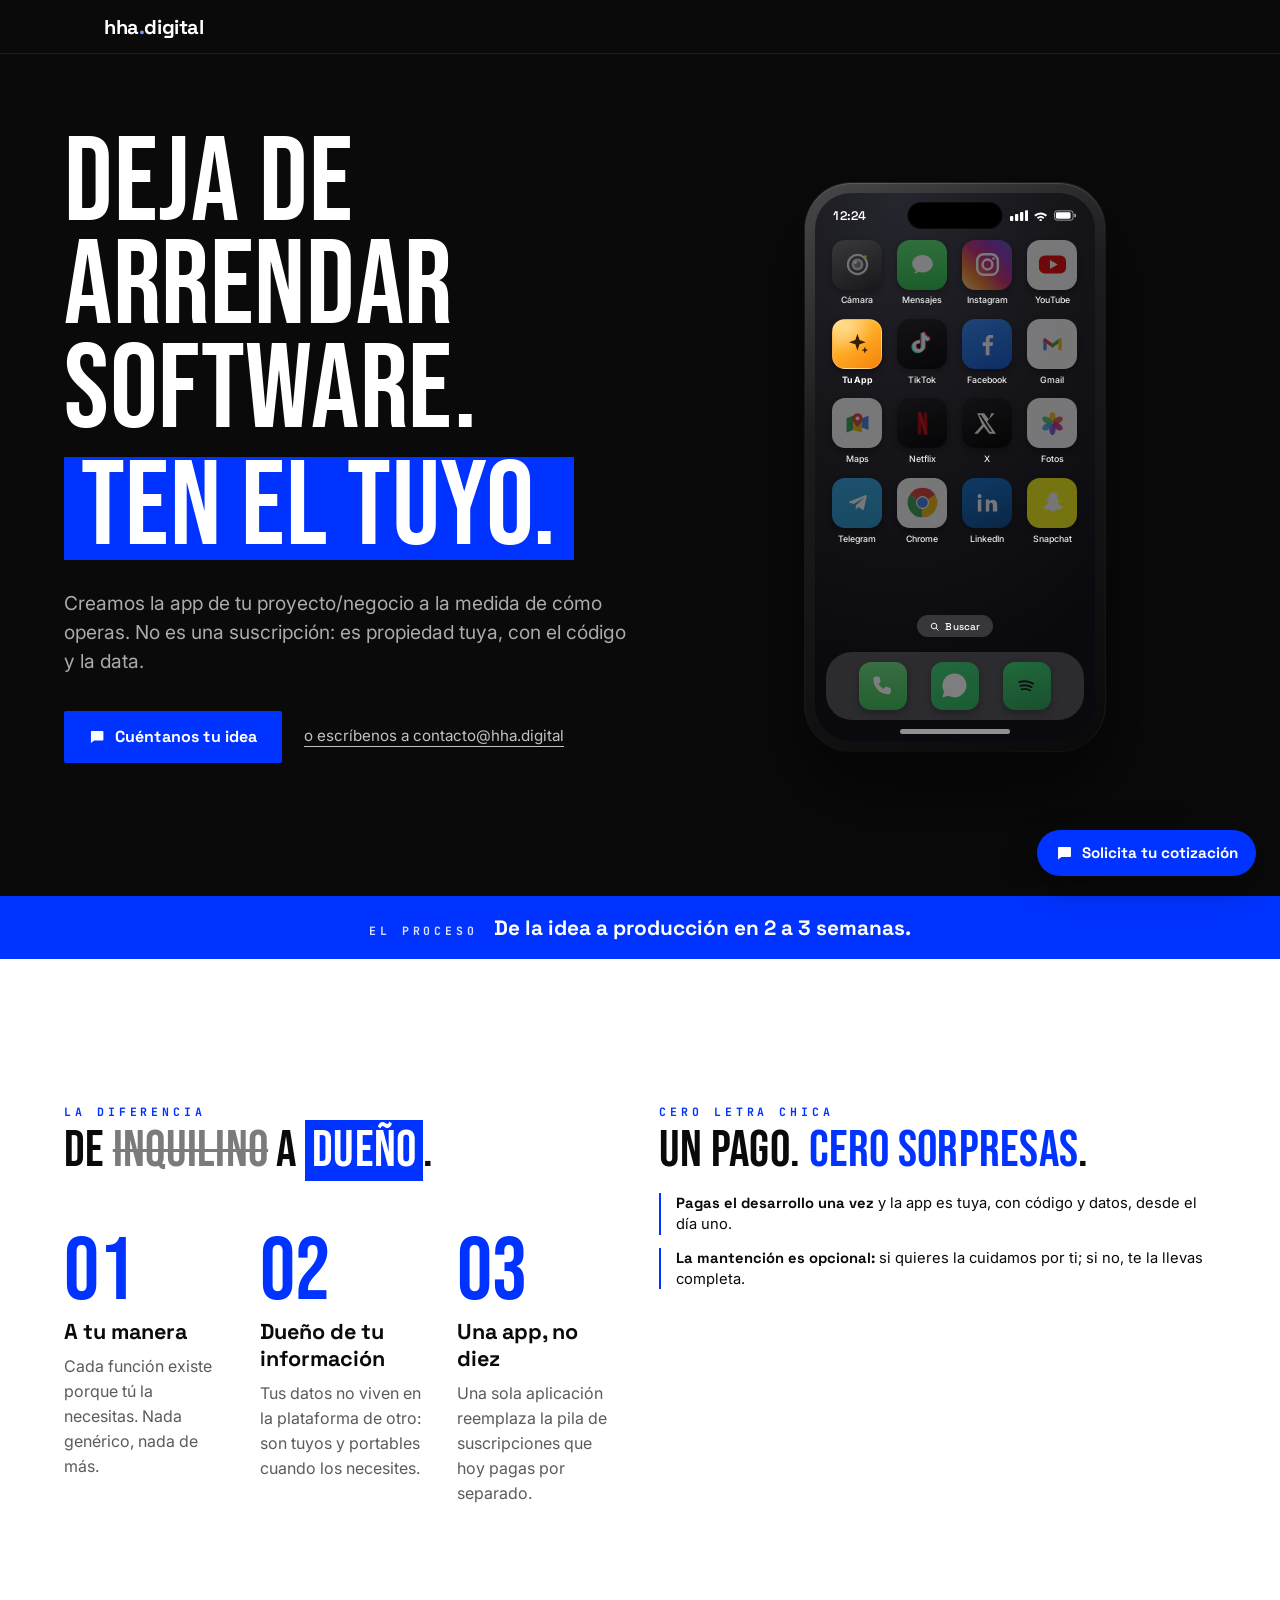
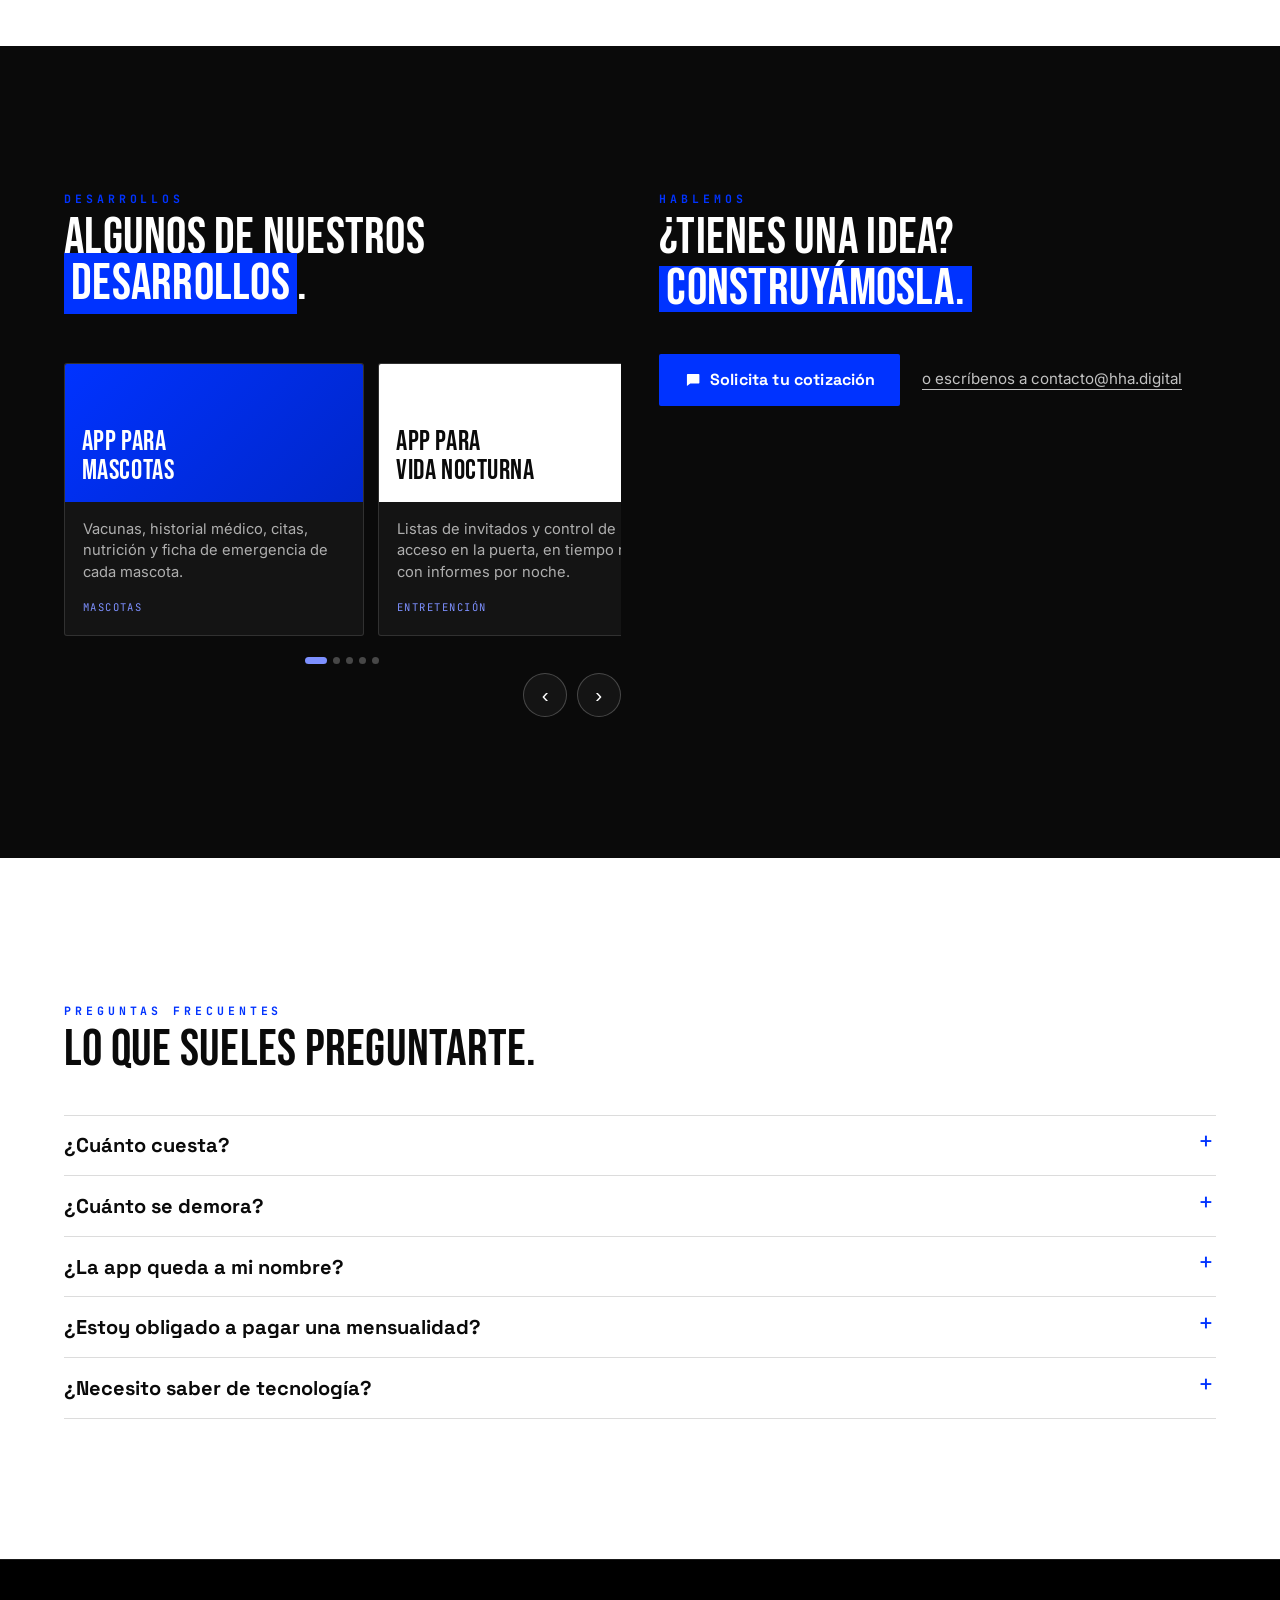
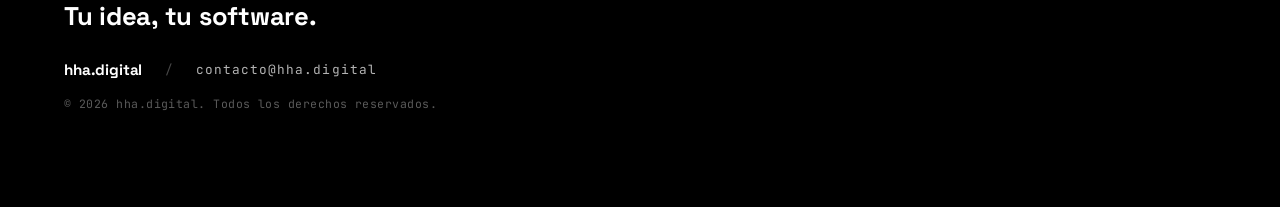
==== commit c459f66e: "Nueva landing hha.digital: layout 2-col, FAQ y formulario de cotizacion (Web3Forms) Co-Authored-By: " ====
--- a/index.html
+++ b/index.html
@@ -1,247 +1,1404 @@
 <!DOCTYPE html>
 <html lang="es">
 <head>
-  <meta charset="UTF-8">
-  <meta name="viewport" content="width=device-width, initial-scale=1.0">
-  <title>hha.digital | Tu idea. Tu app.</title>
-  <meta name="description" content="Convertimos tu idea en una app completa, hecha a tu medida. Tuya desde el día uno.">
-  <meta name="theme-color" content="#0a0a0a">
-  <meta name="robots" content="noindex, nofollow">
-
-  <!-- Open Graph / social preview -->
-  <meta property="og:type" content="website">
-  <meta property="og:url" content="https://hha.digital/">
-  <meta property="og:title" content="hha.digital | Tu idea. Tu app.">
-  <meta property="og:description" content="Convertimos tu idea en una app completa, hecha a tu medida. Tuya desde el día uno.">
-  <meta property="og:site_name" content="hha.digital">
-  <meta name="twitter:card" content="summary_large_image">
-  <meta name="twitter:title" content="hha.digital | Tu idea. Tu app.">
-  <meta name="twitter:description" content="Convertimos tu idea en una app completa, hecha a tu medida. Tuya desde el día uno.">
-
-  <link rel="canonical" href="https://hha.digital/">
-
-  <!-- Inline SVG favicon — minimalist HD logo -->
-  <link rel="icon" type="image/svg+xml" href="data:image/svg+xml,%3Csvg xmlns='http://www.w3.org/2000/svg' viewBox='0 0 64 64'%3E%3Crect width='64' height='64' fill='%230a0a0a'/%3E%3Ctext x='32' y='42' font-family='Inter,sans-serif' font-size='24' font-weight='600' fill='%23fff' text-anchor='middle' letter-spacing='2'%3EHD%3C/text%3E%3C/svg%3E">
-
-  <!-- Google Fonts — non-blocking load (preconnect + async stylesheet) -->
-  <link rel="preconnect" href="https://fonts.googleapis.com">
-  <link rel="preconnect" href="https://fonts.gstatic.com" crossorigin>
-  <link rel="preload" as="style" href="https://fonts.googleapis.com/css2?family=Inter:wght@300;400;500;600;700&family=Playfair+Display:ital,wght@0,400;0,500;0,700;0,900;1,400;1,700&family=JetBrains+Mono:wght@400;500;700&family=Space+Grotesk:wght@300;400;500;600;700&family=Bebas+Neue&display=swap">
-  <link rel="stylesheet" href="https://fonts.googleapis.com/css2?family=Inter:wght@300;400;500;600;700&family=Playfair+Display:ital,wght@0,400;0,500;0,700;0,900;1,400;1,700&family=JetBrains+Mono:wght@400;500;700&family=Space+Grotesk:wght@300;400;500;600;700&family=Bebas+Neue&display=swap" media="print" onload="this.media='all'">
-  <noscript>
-    <link rel="stylesheet" href="https://fonts.googleapis.com/css2?family=Inter:wght@300;400;500;600;700&family=Playfair+Display:ital,wght@0,400;0,500;0,700;0,900;1,400;1,700&family=JetBrains+Mono:wght@400;500;700&family=Space+Grotesk:wght@300;400;500;600;700&family=Bebas+Neue&display=swap">
-  </noscript>
-
-  <link rel="stylesheet" href="styles.css?v=20260417s">
+<meta charset="utf-8">
+<meta name="viewport" content="width=device-width, initial-scale=1">
+<title>hha.digital | Software propio, hecho a tu medida.</title>
+<meta name="description" content="Creamos la app de tu proyecto/negocio a la medida. No es una suscripción: es propiedad tuya, con el código y la data. Mantención mensual opcional.">
+<meta name="robots" content="index, follow">
+<meta name="theme-color" content="#0033ff">
+<link rel="canonical" href="https://hha.digital/">
+
+<!-- Open Graph -->
+<meta property="og:title" content="hha.digital | Software propio, a tu medida.">
+<meta property="og:description" content="Creamos la app de tu proyecto/negocio a la medida. No es una suscripción: es propiedad tuya, con el código y la data. Mantención mensual opcional.">
+<meta property="og:type" content="website">
+<meta property="og:url" content="https://hha.digital/">
+<meta property="og:image" content="assets/og.png">
+<meta property="og:site_name" content="hha.digital">
+
+<!-- Twitter -->
+<meta name="twitter:card" content="summary_large_image">
+<meta name="twitter:title" content="hha.digital | Software propio, a tu medida.">
+<meta name="twitter:description" content="Creamos la app de tu proyecto/negocio a la medida. No es una suscripción: es propiedad tuya, con el código y la data. Mantención mensual opcional.">
+<meta name="twitter:image" content="assets/og.png">
+
+<!-- Favicon: blue tile + white dot (la marca) -->
+<link rel="icon" href="data:image/svg+xml,%3Csvg xmlns='http://www.w3.org/2000/svg' viewBox='0 0 100 100'%3E%3Crect width='100' height='100' rx='24' fill='%230033ff'/%3E%3Crect x='30' y='22' width='12' height='40' fill='white'/%3E%3Crect x='30' y='40' width='30' height='12' fill='white'/%3E%3Crect x='48' y='40' width='12' height='22' fill='white'/%3E%3Ccircle cx='70' cy='56' r='7' fill='white'/%3E%3C/svg%3E">
+
+<!-- Fonts -->
+<link rel="preconnect" href="https://fonts.googleapis.com">
+<link rel="preconnect" href="https://fonts.gstatic.com" crossorigin>
+<link href="https://fonts.googleapis.com/css2?family=Bebas+Neue&family=Inter:wght@400;500;600;700&family=JetBrains+Mono:wght@500;700&family=Space+Grotesk:wght@500;700&display=swap" rel="stylesheet">
+
+<style>
+  :root{
+    --ink:#0a0a0a;
+    --ink-soft:#141414;
+    --paper:#ffffff;
+    --brand:#0033ff;
+    --brand-deep:#0026c9;
+    --wa:#25d366;
+    --wa-deep:#1da851;
+    --muted-on-dark:rgba(255,255,255,0.66);
+    --muted-on-light:#5b5b5b;
+    --line-on-light:rgba(10,10,10,0.14);
+    --pad-y:clamp(4.5rem,11vw,9rem);
+    --pad-x:clamp(1.25rem,5vw,4.5rem);
+    --wrap:1200px;
+  }
+
+  *{margin:0;padding:0;box-sizing:border-box}
+
+  html{scroll-behavior:smooth;-webkit-text-size-adjust:100%}
+  body{
+    font-family:'Inter',-apple-system,system-ui,sans-serif;
+    background:var(--ink);
+    color:#fff;
+    -webkit-font-smoothing:antialiased;
+    text-rendering:optimizeLegibility;
+    overflow-x:hidden;
+  }
+  img{max-width:100%;display:block}
+  a{color:inherit}
+
+  /* ============ SHARED TYPE ============ */
+  .display{
+    font-family:'Bebas Neue',Impact,sans-serif;
+    font-weight:400;
+    letter-spacing:0.005em;
+    line-height:0.88;
+    text-transform:uppercase;
+  }
+  .eyebrow{
+    font-family:'JetBrains Mono',monospace;
+    font-weight:700;
+    font-size:0.72rem;
+    letter-spacing:0.34em;
+    text-transform:uppercase;
+    display:inline-block;
+  }
+  /* Wordmark: siempre minúscula */
+  .brand{
+    font-family:'Space Grotesk',sans-serif;
+    font-weight:700;
+    text-transform:none;
+    letter-spacing:-0.01em;
+  }
+
+  /* Marker highlights (color-block emphasis) */
+  .mk{
+    background:var(--brand);
+    color:#fff;
+    padding:0 0.14em;
+    box-decoration-break:clone;
+    -webkit-box-decoration-break:clone;
+  }
+  .mk-inv{
+    background:#fff;
+    color:var(--brand);
+    padding:0 0.14em;
+    box-decoration-break:clone;
+    -webkit-box-decoration-break:clone;
+  }
+  .hl{color:var(--brand)}
+  /* "was": la identidad vieja (inquilino) que se deja atrás */
+  .was{
+    text-decoration:line-through;
+    text-decoration-thickness:0.06em;
+    color:var(--muted-on-light);
+    opacity:0.8;
+  }
+
+  /* ============ LAYOUT ============ */
+  .section{
+    padding:var(--pad-y) var(--pad-x);
+    position:relative;
+  }
+  .wrap{max-width:var(--wrap);margin:0 auto;width:100%}
+
+  .s-ink{background:var(--ink);color:#fff}
+  .s-paper{background:var(--paper);color:var(--ink)}
+  .s-brand{background:var(--brand);color:#fff}
+
+  .s-paper .eyebrow{color:var(--brand)}
+  .s-ink .eyebrow{color:var(--brand)}
+  .s-brand .eyebrow{color:#fff;opacity:0.85}
+
+  /* ============ HEADER ============ */
+  header.site{
+    position:sticky;
+    top:0;
+    z-index:50;
+    background:var(--ink);
+    border-bottom:1px solid rgba(255,255,255,0.08);
+  }
+  .site-inner{
+    max-width:var(--wrap);
+    margin:0 auto;
+    padding:0.85rem var(--pad-x);
+    display:flex;
+    align-items:center;
+    justify-content:space-between;
+    gap:1rem;
+  }
+  .logo{
+    font-family:'Space Grotesk',sans-serif;
+    font-weight:700;
+    font-size:1.25rem;
+    letter-spacing:-0.02em;
+    color:#fff;
+    text-decoration:none;
+  }
+  .logo .dot{color:var(--brand-bright,#5c78ff)}
+
+  /* ============ BUTTONS ============ */
+  .btn{
+    display:inline-flex;
+    align-items:center;
+    gap:0.55rem;
+    font-family:'Space Grotesk',sans-serif;
+    font-weight:700;
+    font-size:1rem;
+    letter-spacing:0.01em;
+    text-decoration:none;
+    padding:0.95rem 1.4rem;
+    border:2px solid transparent;
+    border-radius:2px;
+    cursor:pointer;
+    transition:transform 0.15s ease,background 0.15s ease,color 0.15s ease;
+    line-height:1;
+  }
+  .btn svg{width:1.1em;height:1.1em;flex:0 0 auto;fill:currentColor}
+  .btn:hover{transform:translateY(-2px)}
+
+  .btn-brand{background:var(--brand);color:#fff}
+  .btn-brand:hover{background:var(--brand-deep)}
+  .btn-wa{background:var(--wa);color:#04180d}
+  .btn-wa:hover{background:var(--wa-deep);color:#fff}
+  .btn-on-brand{background:#fff;color:var(--brand)}
+  .btn-on-brand:hover{background:var(--ink);color:#fff}
+  .btn-ghost{background:transparent;border-color:currentColor;color:inherit}
+  .btn-ghost:hover{background:currentColor}
+  .btn-ghost:hover span{color:var(--ink)}
+
+  .btn-header{padding:0.65rem 1.05rem;font-size:0.9rem}
+
+  .btn-sm{padding:0.75rem 1.1rem;font-size:0.9rem}
+
+  .secondary-link{
+    font-size:0.95rem;
+    color:inherit;
+    opacity:0.75;
+    text-decoration:none;
+    border-bottom:1px solid currentColor;
+    padding-bottom:1px;
+  }
+  .secondary-link:hover{opacity:1}
+
+  /* ============ HERO ============ */
+  .hero{
+    background:var(--ink);
+    min-height:calc(100svh - 58px);
+    display:flex;
+    align-items:center;
+    padding:clamp(2rem,6vw,4rem) var(--pad-x) clamp(3rem,7vw,5rem);
+  }
+  .hero-grid{
+    max-width:var(--wrap);
+    margin:0 auto;
+    width:100%;
+    display:grid;
+    grid-template-columns:1fr;
+    gap:clamp(2rem,5vw,4rem);
+    align-items:center;
+  }
+  .hero h1{
+    font-family:'Bebas Neue',Impact,sans-serif;
+    font-weight:400;
+    text-transform:uppercase;
+    line-height:0.86;
+    letter-spacing:0.005em;
+    font-size:clamp(3rem,13vw,7.5rem);
+    margin-bottom:clamp(1.2rem,3vw,1.8rem);
+  }
+  .hero-sub{
+    font-size:clamp(1rem,2.4vw,1.2rem);
+    line-height:1.5;
+    color:var(--muted-on-dark);
+    max-width:48ch;
+    margin-bottom:clamp(1.6rem,4vw,2.2rem);
+  }
+  .hero-cta{
+    display:flex;
+    flex-wrap:wrap;
+    align-items:center;
+    gap:1rem 1.4rem;
+    margin-bottom:clamp(1.8rem,4vw,2.4rem);
+  }
+  .chips{
+    display:flex;
+    flex-wrap:wrap;
+    gap:0.6rem;
+    list-style:none;
+  }
+  .chip{
+    font-family:'JetBrains Mono',monospace;
+    font-weight:500;
+    font-size:0.7rem;
+    letter-spacing:0.12em;
+    text-transform:uppercase;
+    color:#fff;
+    border:1px solid rgba(255,255,255,0.22);
+    border-radius:100px;
+    padding:0.4rem 0.85rem;
+    white-space:nowrap;
+  }
+  .chip::before{content:"";display:inline-block;width:5px;height:5px;border-radius:50%;background:var(--wa);margin-right:0.5em;vertical-align:middle}
+
+  /* Problema en una sola linea: planilla / CRM ajeno / app propia */
+  .problem-line{margin-top:0.9rem;max-width:35rem;font-family:'Space Grotesk',sans-serif;font-size:1rem;line-height:1.55;color:rgba(255,255,255,0.66)}
+  .problem-line b{color:rgba(255,255,255,0.92);font-weight:600}
+  .problem-line .pl-hi{color:#fff;background:rgba(255,90,90,0.18);padding:0 0.22em;border-radius:3px;font-weight:500}
+  .problem-line .pl-good{color:#fff;background:var(--brand);padding:0.02em 0.34em;border-radius:4px;font-weight:600;white-space:nowrap}
+
+  /* App mockup (desktop only) */
+  .mockup{
+    display:block;
+    justify-self:center;
+    width:min(290px,82%);
+    margin:2.5rem auto 0;
+  }
+  .device{
+    position:relative;
+    background:linear-gradient(150deg,#48484a 0%,#1c1c1e 34%,#0a0a0b 100%);
+    border-radius:46px;
+    padding:10px;
+    box-shadow:0 40px 80px rgba(0,0,0,0.6),0 0 0 1px rgba(255,255,255,0.09),inset 0 1px 1px rgba(255,255,255,0.14);
+  }
+  .screen{
+    position:relative;
+    border-radius:36px;
+    overflow:hidden;
+    color:#fff;
+  }
+  /* iOS home screen: "tu app entre las que usas todos los días" */
+  .screen.ios{
+    background:radial-gradient(120% 90% at 30% 0%,#26262e 0%,#16161b 46%,#0a0a0e 100%);
+    display:flex;flex-direction:column;min-height:548px;
+  }
+  /* Dynamic Island */
+  .ios-island{
+    position:absolute;top:9px;left:50%;transform:translateX(-50%);
+    width:95px;height:27px;background:#000;border-radius:14px;z-index:6;
+    box-shadow:inset 0 0 0 1px rgba(255,255,255,0.04);
+  }
+  /* Home indicator */
+  .ios-homebar{
+    position:absolute;bottom:7px;left:50%;transform:translateX(-50%);
+    width:110px;height:5px;border-radius:3px;background:rgba(255,255,255,0.55);z-index:6;
+  }
+  .ios-status{
+    position:relative;z-index:5;
+    display:flex;justify-content:space-between;align-items:center;
+    padding:0.9rem 1.15rem 0.15rem;
+    font-family:'Space Grotesk',sans-serif;font-size:0.78rem;font-weight:600;color:#fff;letter-spacing:0.02em;
+  }
+  .ios-sysicons{display:inline-flex;align-items:center;gap:5px}
+  .ios-sysicons svg{height:11px;width:auto;display:block;fill:#fff}
+  .ios-grid{
+    display:grid;grid-template-columns:repeat(4,1fr);
+    gap:0.85rem 0.35rem;padding:0.85rem 0.8rem 0.65rem;
+    flex:1;align-content:start;
+  }
+  .app{display:flex;flex-direction:column;align-items:center;gap:0.3rem}
+  .app .ic{
+    width:100%;max-width:50px;aspect-ratio:1;border-radius:13px;
+    display:grid;place-items:center;font-size:1.4rem;line-height:1;
+    box-shadow:0 3px 7px rgba(0,0,0,0.4);overflow:hidden;
+  }
+  .app .ic svg{width:62%;height:62%;display:block}
+  .app .lbl{font-size:0.55rem;color:rgba(255,255,255,0.92);font-weight:500;text-align:center;white-space:nowrap}
+  .app.mine .ic{
+    position:relative;
+    overflow:hidden;
+    background:
+      radial-gradient(130% 120% at 26% 16%, rgba(255,255,255,0.4), rgba(255,255,255,0) 46%),
+      linear-gradient(145deg,#ffd257 0%,#ffab24 46%,#f5820c 100%);
+    border:1px solid rgba(255,255,255,0.24);
+    color:#fff;
+    transition:transform .2s ease,opacity .2s ease;
+    animation:minePulse 3s ease-in-out infinite;
+  }
+  .app.mine .ic svg{width:56%;height:56%}
+  .app.mine .ic svg path,.app.mine .ic svg circle,.app.mine .ic svg rect{fill:#3a1c00}
+  .app.mine .ic::after{
+    content:"";position:absolute;top:0;left:-70%;width:48%;height:100%;pointer-events:none;
+    background:linear-gradient(105deg,transparent,rgba(255,255,255,0.45),transparent);
+    transform:skewX(-16deg);
+    animation:mineSheen 4.2s ease-in-out infinite;
+  }
+  .app.mine .lbl{color:#fff;font-weight:700}
+  .app.mine.swap .ic{transform:scale(0.78);opacity:0.35}
+  @keyframes minePulse{
+    0%,100%{box-shadow:0 6px 20px rgba(230,130,0,0.5),0 0 0 2px rgba(255,190,80,0.4),0 0 18px 4px rgba(255,165,30,0.55)}
+    50%{box-shadow:0 10px 32px rgba(235,120,0,0.66),0 0 0 3px rgba(255,205,110,0.55),0 0 36px 11px rgba(255,175,45,0.85)}
+  }
+  @keyframes mineSheen{0%,16%{left:-70%}62%{left:150%}100%{left:150%}}
+  /* Píldora "Buscar" (entre grid y dock) */
+  .ios-search{
+    align-self:center;
+    display:inline-flex;align-items:center;gap:0.32rem;
+    margin:0.15rem auto 0.7rem;
+    padding:0.3rem 0.78rem;border-radius:100px;
+    background:rgba(255,255,255,0.18);
+    -webkit-backdrop-filter:blur(10px);backdrop-filter:blur(10px);
+    color:#fff;font-family:'Space Grotesk',sans-serif;font-size:0.62rem;font-weight:500;letter-spacing:0.02em;
+  }
+  .ios-search svg{width:11px;height:11px;display:block;fill:none}
+  .ios-dock{
+    position:relative;z-index:5;
+    margin:0.2rem 0.7rem 1.35rem;background:rgba(255,255,255,0.14);
+    border-radius:26px;padding:0.62rem 0.55rem;
+    display:flex;justify-content:space-evenly;align-items:center;
+    -webkit-backdrop-filter:blur(12px);backdrop-filter:blur(12px);
+  }
+  .ios-dock .ic{
+    width:48px;height:48px;border-radius:12px;
+    display:grid;place-items:center;font-size:1.35rem;line-height:1;box-shadow:0 3px 7px rgba(0,0,0,0.4);overflow:hidden;
+  }
+  .ios-dock .ic svg{width:60%;height:60%;display:block}
+  .ios-dock .app{gap:0.26rem}
+  .ios-dock .app.mine{position:relative;overflow:visible}
+  .ios-dock .app.mine .lbl{
+    position:absolute;top:calc(100% + 3px);left:50%;transform:translateX(-50%);
+    font-size:0.5rem;white-space:nowrap;
+  }
+  @media (prefers-reduced-motion:reduce){.app.mine .ic{animation:none}}
+
+  /* ============ SECTION TITULARS ============ */
+  .titular{
+    font-family:'Bebas Neue',Impact,sans-serif;
+    font-weight:400;
+    text-transform:uppercase;
+    line-height:0.88;
+    letter-spacing:0.005em;
+    font-size:clamp(2.6rem,9vw,6rem);
+    margin-top:0.8rem;
+  }
+  .titular .brand{font-size:0.86em;letter-spacing:-0.01em}
+  .lede-lg{
+    font-size:clamp(1.05rem,2.5vw,1.4rem);
+    line-height:1.5;
+    margin-top:1.4rem;
+    max-width:34ch;
+  }
+  .s-brand .lede-lg{color:rgba(255,255,255,0.9)}
+  .s-ink .lede-lg{color:var(--muted-on-dark)}
+  .s-paper .lede-lg{color:var(--muted-on-light)}
+
+  /* ============ PILARES ============ */
+  .pillars{
+    display:grid;
+    grid-template-columns:1fr;
+    gap:2.5rem 2rem;
+    margin-top:clamp(2.5rem,6vw,4rem);
+  }
+  .pillar .num{
+    font-family:'Bebas Neue',Impact,sans-serif;
+    font-size:clamp(3.5rem,9vw,5.5rem);
+    line-height:0.8;
+    color:var(--brand);
+    display:block;
+  }
+  .pillar h3{
+    font-family:'Space Grotesk',sans-serif;
+    font-weight:700;
+    font-size:1.35rem;
+    margin:0.6rem 0 0.6rem;
+  }
+  .pillar p{font-size:1rem;line-height:1.55;color:var(--muted-on-light)}
+
+  /* ============ INDUSTRIAS ============ */
+  .ind-grid{
+    display:grid;
+    grid-template-columns:repeat(2,1fr);
+    gap:1px;
+    margin-top:clamp(2.5rem,6vw,3.5rem);
+    background:rgba(255,255,255,0.12);
+    border:1px solid rgba(255,255,255,0.12);
+  }
+  .ind{
+    background:var(--ink);
+    padding:clamp(1.6rem,4vw,2.4rem) 1rem;
+    text-align:center;
+    font-family:'Bebas Neue',Impact,sans-serif;
+    font-size:clamp(1.6rem,5vw,2.4rem);
+    text-transform:uppercase;
+    letter-spacing:0.02em;
+    transition:background 0.15s ease,color 0.15s ease;
+  }
+  .ind:hover{background:var(--brand);color:#fff}
+  .ind-caption{
+    margin-top:1.8rem;
+    font-size:1.05rem;
+    color:var(--muted-on-dark);
+    line-height:1.5;
+  }
+  .ind-caption .hl{color:var(--brand-bright,#7d90ff);font-weight:600}
+
+  /* ============ BUNDLE ============ */
+  .bundle{
+    display:grid;
+    grid-template-columns:1fr;
+    gap:0;
+    margin-top:clamp(2.5rem,6vw,3.5rem);
+    border-top:2px solid var(--ink);
+  }
+  .bundle li{
+    list-style:none;
+    display:flex;
+    align-items:center;
+    gap:1rem;
+    padding:1rem 0;
+    border-bottom:1px solid var(--line-on-light);
+    font-size:clamp(1.05rem,2vw,1.25rem);
+    font-weight:500;
+  }
+  .bundle .bx{
+    flex:0 0 auto;
+    width:26px;height:26px;
+    background:var(--brand);
+    display:inline-flex;align-items:center;justify-content:center;
+    border-radius:3px;
+  }
+  .bundle .bx svg{width:15px;height:15px;fill:none;stroke:#fff;stroke-width:3;stroke-linecap:round;stroke-linejoin:round}
+  .bundle .n{
+    font-family:'JetBrains Mono',monospace;
+    font-size:0.75rem;
+    color:var(--brand);
+    font-weight:700;
+    min-width:2.2ch;
+  }
+
+  /* ============ PROCESO ============ */
+  .steps{
+    display:grid;
+    grid-template-columns:1fr;
+    gap:0;
+    margin-top:clamp(2.5rem,6vw,3.5rem);
+  }
+  .step{
+    display:grid;
+    grid-template-columns:auto 1fr;
+    gap:1.2rem;
+    align-items:baseline;
+    padding:1.3rem 0;
+    border-top:1px solid rgba(255,255,255,0.28);
+  }
+  .step:last-child{border-bottom:1px solid rgba(255,255,255,0.28)}
+  .step .sn{
+    font-family:'Bebas Neue',Impact,sans-serif;
+    font-size:clamp(2.6rem,7vw,4rem);
+    line-height:0.8;
+    color:#fff;
+    opacity:0.85;
+  }
+  .step h3{
+    font-family:'Bebas Neue',Impact,sans-serif;
+    font-weight:400;
+    text-transform:uppercase;
+    font-size:clamp(1.8rem,4.5vw,2.6rem);
+    letter-spacing:0.02em;
+    line-height:0.95;
+  }
+  .step p{margin-top:0.25rem;font-size:1rem;color:rgba(255,255,255,0.85)}
+
+  /* ============ PRUEBA ============ */
+  /* Guard anti-desborde horizontal en móvil */
+  html,body{overflow-x:hidden}
+  /* Carrusel de portafolio */
+  .carousel-wrap{margin-top:clamp(2.5rem,6vw,3.5rem)}
+  .carousel{
+    display:flex;
+    gap:0.9rem;
+    overflow-x:auto;
+    scroll-snap-type:x mandatory;
+    -webkit-overflow-scrolling:touch;
+    scroll-behavior:smooth;
+    padding-bottom:0.4rem;
+    scrollbar-width:none;
+    list-style:none;
+    margin:0;
+  }
+  .carousel::-webkit-scrollbar{display:none}
+  .ev-card{
+    scroll-snap-align:start;
+    flex:0 0 78%;
+    max-width:300px;
+    min-width:0;
+    border:1px solid rgba(255,255,255,0.12);
+    border-radius:3px;
+    overflow:hidden;
+    background:var(--ink-soft);
+  }
+  .ev-card.inv .ev-name{color:var(--ink)}
+  .ev-shot{
+    min-height:138px;
+    display:flex;
+    align-items:flex-end;
+    padding:1.05rem;
+    background:var(--ev-grad,linear-gradient(135deg,#0033ff,#0026c9));
+  }
+  .ev-name{
+    font-family:'Bebas Neue',sans-serif;
+    font-size:1.75rem;
+    letter-spacing:0.02em;
+    color:#fff;
+    line-height:1.02;
+  }
+  .ev-body{padding:1.05rem 1.1rem 1.25rem}
+  .ev-body p{color:var(--muted-on-dark);font-size:0.92rem;line-height:1.45;margin-bottom:0.75rem;min-height:2.6em}
+  .ev-tag{
+    font-family:'JetBrains Mono',monospace;
+    font-size:0.66rem;
+    letter-spacing:0.14em;
+    text-transform:uppercase;
+    color:var(--brand-bright,#7d90ff);
+  }
+  .carousel-dots{display:flex;gap:6px;justify-content:center;margin-top:0.9rem}
+  .carousel-dots .dot{width:7px;height:7px;border-radius:50%;background:rgba(255,255,255,0.25);transition:background .2s,width .2s}
+  .carousel-dots .dot.active{background:var(--brand-bright,#7d90ff);width:22px;border-radius:4px}
+  .carousel-nav{display:none}
+  .carousel-btn{
+    width:44px;height:44px;border-radius:50%;
+    border:1px solid rgba(255,255,255,0.22);
+    background:var(--ink-soft);color:#fff;
+    font-size:1.3rem;cursor:pointer;
+    display:grid;place-items:center;line-height:1;
+  }
+  .carousel-btn:hover{background:var(--brand);border-color:var(--brand)}
+  @media (prefers-reduced-motion:reduce){.carousel{scroll-behavior:auto}}
+  .reversal{
+    margin-top:2.2rem;
+    display:flex;
+    flex-wrap:wrap;
+    align-items:center;
+    gap:1.2rem 1.6rem;
+  }
+  .reversal p{
+    font-size:clamp(1.05rem,2.3vw,1.3rem);
+    line-height:1.45;
+    max-width:34ch;
+    font-weight:500;
+  }
+  .reversal .hl{color:var(--brand-bright,#7d90ff)}
+
+  /* ============ MENSUALIDAD A/B ============ */
+  .ab{
+    display:grid;
+    grid-template-columns:1fr;
+    gap:1.25rem;
+    margin-top:clamp(2.5rem,6vw,3.5rem);
+  }
+  .branch{padding:1.8rem;border-radius:3px}
+  .branch .tag{
+    font-family:'JetBrains Mono',monospace;
+    font-weight:700;
+    font-size:0.72rem;
+    letter-spacing:0.2em;
+    text-transform:uppercase;
+    display:inline-block;
+    margin-bottom:0.9rem;
+  }
+  .branch h3{
+    font-family:'Bebas Neue',Impact,sans-serif;
+    font-weight:400;
+    text-transform:uppercase;
+    font-size:clamp(2rem,5vw,2.8rem);
+    letter-spacing:0.01em;
+    line-height:0.9;
+    margin-bottom:0.7rem;
+  }
+  .branch p{font-size:1.02rem;line-height:1.55}
+  .branch-a{background:var(--brand);color:#fff}
+  .branch-a .tag{color:#fff;opacity:0.9}
+  .branch-b{background:var(--ink);color:#fff;border:2px solid var(--ink)}
+  .branch-b .tag{color:var(--brand-bright,#7d90ff)}
+  .branch-b p{color:var(--muted-on-dark)}
+
+  /* ============ CTA FINAL ============ */
+  .final h2{
+    font-family:'Bebas Neue',Impact,sans-serif;
+    font-weight:400;
+    text-transform:uppercase;
+    line-height:0.86;
+    font-size:clamp(3rem,12vw,7rem);
+    letter-spacing:0.005em;
+  }
+  .final-cta{
+    display:flex;
+    flex-wrap:wrap;
+    align-items:center;
+    gap:1rem 1.4rem;
+    margin-top:clamp(1.8rem,4vw,2.6rem);
+  }
+
+  /* ============ FOOTER ============ */
+  footer.site{
+    background:#000;
+    color:rgba(255,255,255,0.7);
+    padding:2.5rem var(--pad-x) 6rem;
+    border-top:1px solid rgba(255,255,255,0.1);
+  }
+  .foot-inner{
+    max-width:var(--wrap);
+    margin:0 auto;
+    display:flex;
+    flex-wrap:wrap;
+    align-items:center;
+    gap:0.6rem 1.4rem;
+    font-family:'JetBrains Mono',monospace;
+    font-size:0.8rem;
+    letter-spacing:0.08em;
+  }
+  .foot-sign{
+    flex-basis:100%;
+    font-family:'Space Grotesk',sans-serif;
+    font-weight:700;
+    font-size:clamp(1.15rem,2.6vw,1.6rem);
+    letter-spacing:-0.01em;
+    color:#fff;
+    margin-bottom:1.1rem;
+  }
+  .foot-inner a{text-decoration:none;color:rgba(255,255,255,0.7)}
+  .foot-inner a:hover{color:#fff}
+  .foot-inner .sep{opacity:0.4}
+  .foot-inner .brand{color:#fff;font-size:0.95rem}
+
+  /* ============ FLOATING WHATSAPP ============ */
+  .wa-float{
+    position:fixed;
+    right:clamp(0.9rem,3vw,1.5rem);
+    bottom:clamp(0.9rem,3vw,1.5rem);
+    z-index:60;
+    display:inline-flex;
+    align-items:center;
+    gap:0.5rem;
+    background:var(--wa);
+    color:#04180d;
+    font-family:'Space Grotesk',sans-serif;
+    font-weight:700;
+    font-size:0.95rem;
+    text-decoration:none;
+    padding:0.8rem 1.1rem;
+    border-radius:100px;
+    box-shadow:0 10px 30px rgba(0,0,0,0.35);
+    transition:transform 0.15s ease,background 0.15s ease,color 0.15s ease;
+  }
+  .wa-float svg{width:1.3em;height:1.3em;fill:currentColor}
+  .wa-float:hover{transform:translateY(-2px);background:var(--wa-deep);color:#fff}
+  .wa-float .lbl{white-space:nowrap}
+
+  /* ============ FOCUS ============ */
+  a:focus-visible,button:focus-visible{
+    outline:3px solid var(--brand);
+    outline-offset:3px;
+  }
+  .s-brand a:focus-visible,.s-brand button:focus-visible,
+  .hero a:focus-visible,.s-ink a:focus-visible,.final a:focus-visible{
+    outline-color:#fff;
+  }
+
+  /* ============ RESPONSIVE ============ */
+  @media (min-width:720px){
+    .pillars{grid-template-columns:repeat(3,1fr)}
+    .ind-grid{grid-template-columns:repeat(3,1fr)}
+    .bundle{grid-template-columns:1fr 1fr;column-gap:2.5rem}
+    .ev-card{flex-basis:300px}
+    .carousel-nav{display:flex;gap:0.6rem;justify-content:flex-end;margin-top:0.6rem}
+    .ab{grid-template-columns:1fr 1fr}
+  }
+  @media (min-width:960px){
+    .hero-grid{grid-template-columns:1.15fr 0.85fr}
+    .mockup{display:block;justify-self:end;margin-top:0;width:min(300px,100%)}
+  }
+
+  /* Brand-bright token for on-dark accents (defined late for cascade clarity) */
+  :root{--brand-bright:#7d90ff}
+
+  /* ============ LAYOUT 2 COLUMNAS (dos en dos) ============ */
+  .hero-grid{grid-template-columns:1.04fr 0.96fr;align-items:center}
+  .pair{display:grid;grid-template-columns:1fr 1fr;gap:clamp(1rem,3vw,2.5rem);align-items:start}
+  .pair > .col{min-width:0}
+  .pair-title{font-family:'Bebas Neue',Impact,sans-serif;font-weight:400;text-transform:uppercase;line-height:0.9;letter-spacing:0.005em;font-size:clamp(1.7rem,5.2vw,3.2rem);margin-top:0.5rem}
+  .applist{list-style:none;margin-top:1rem;display:grid;gap:0.5rem}
+  .applist li{display:flex;flex-direction:column;gap:0.15rem;padding:0.55rem 0.7rem;border:1px solid rgba(255,255,255,0.14);border-radius:3px}
+  .s-paper .applist li{border-color:var(--line-on-light)}
+  .ap-name{font-family:'Space Grotesk',sans-serif;font-weight:700;font-size:0.9rem;line-height:1.12}
+  .ap-tag{font-family:'JetBrains Mono',monospace;font-size:0.6rem;letter-spacing:0.12em;text-transform:uppercase;color:var(--brand)}
+  .pair-note{margin-top:0.8rem;font-size:0.8rem;line-height:1.4;color:var(--muted-on-light)}
+  .s-ink .pair-note{color:var(--muted-on-dark)}
+  .pay-mini{list-style:none;margin-top:1.2rem;display:grid;gap:0.8rem}
+  .pay-mini li{padding-left:0.9rem;border-left:2px solid var(--brand);font-size:0.92rem;line-height:1.42}
+  .pay-mini b{font-family:'Space Grotesk',sans-serif;font-weight:700}
+  .s-ink .branch-b{background:var(--ink-soft);border-color:rgba(255,255,255,0.16)}
+
+  /* iPhone: nuestra app dorada resalta; las demás atenuadas */
+  .ios-grid .app:not(.mine) .ic,.ios-dock > .ic{filter:brightness(0.62) saturate(0.9);opacity:0.72}
+  .ios-grid .app.mine{min-width:0}
+  .ios-grid .app.mine .lbl{max-width:100%;overflow:hidden;text-overflow:ellipsis;white-space:nowrap}
+
+  /* ============ MÓVIL: filas de 2 columnas compactas ============ */
+  @media (max-width:719px){
+    .hero{min-height:auto;padding-top:1.4rem;padding-bottom:1.8rem}
+    .hero-grid{grid-template-columns:0.98fr 1.02fr;gap:0.7rem;align-items:center}
+    .hero h1{font-size:clamp(1.8rem,7vw,4rem);margin-bottom:0.6rem}
+    .hero-sub{font-size:0.82rem;line-height:1.4;margin-bottom:0.9rem;max-width:none}
+    .hero-cta{flex-direction:column;align-items:flex-start;gap:0.55rem;margin-bottom:0}
+    .hero-cta .btn{padding:0.65rem 0.9rem;font-size:0.8rem}
+    .hero-cta .secondary-link{font-size:0.72rem}
+    /* iPhone proporcionado y con aire (no apretado, barra sin encimar apps) */
+    .mockup{width:100%;max-width:200px;margin:0}
+    .screen.ios{min-height:0}
+    .ios-island{width:40px;height:12px;top:7px}
+    .ios-homebar{width:76px;height:4px;bottom:6px}
+    .ios-status{padding:0.8rem 0.6rem 0.3rem;font-size:0.6rem}
+    .ios-sysicons{gap:2px;align-items:center}
+    .ios-sysicons svg{height:7px}
+    .ios-grid{gap:0.6rem 0.22rem;padding:0.55rem 0.6rem 0.5rem}
+    .app .lbl{font-size:0.46rem}
+    .ios-search{margin:0.25rem auto 0.6rem;font-size:0.56rem}
+    .ios-dock{margin:0.25rem 0.5rem 0.95rem;padding:0.5rem 0.4rem}
+    .ios-dock .ic{width:38px;height:38px}
+    .section{padding-top:2.4rem;padding-bottom:2.4rem}
+    .pair{gap:0.9rem}
+    .pair-title{font-size:clamp(1.3rem,5.6vw,2.4rem)}
+    .eyebrow{font-size:0.56rem;letter-spacing:0.16em}
+    .pillars{grid-template-columns:1fr;gap:0.8rem;margin-top:0.9rem}
+    .pillar .num{font-size:1.9rem}
+    .pillar h3{font-size:0.92rem;margin:0.15rem 0 0.15rem}
+    .pillar p{font-size:0.76rem;line-height:1.36}
+    .applist li{padding:0.45rem 0.55rem}
+    .ap-name{font-size:0.78rem}
+    .pay-mini li{font-size:0.8rem}
+    .final-cta{flex-direction:column;align-items:flex-start;gap:0.6rem;margin-top:1rem}
+    .final-cta .btn{padding:0.7rem 0.95rem;font-size:0.82rem}
+    /* Carrusel de proyectos: una tarjeta a la vez + puntitos */
+    .carousel-wrap{margin-top:1rem}
+    .carousel{gap:0.6rem}
+    .carousel .ev-card{flex-basis:88%;max-width:none}
+    .ev-shot{min-height:94px;padding:0.8rem}
+    .ev-name{font-size:1.25rem}
+    .ev-body{padding:0.8rem 0.85rem 0.95rem}
+    .ev-body p{font-size:0.78rem;line-height:1.4;min-height:0;margin-bottom:0.55rem}
+  }
+
+  /* ============ FAQ (acordeón) ============ */
+  .faq{margin-top:clamp(1.6rem,4vw,2.6rem);border-top:1px solid var(--line-on-light)}
+  .faq details{border-bottom:1px solid var(--line-on-light)}
+  .faq summary{cursor:pointer;list-style:none;display:block;position:relative;padding:1.05rem 2.2rem 1.05rem 0;font-family:'Space Grotesk',sans-serif;font-weight:700;font-size:clamp(1rem,2.6vw,1.25rem);line-height:1.3}
+  .faq summary::-webkit-details-marker{display:none}
+  .faq summary::after{content:"+";position:absolute;right:0.1rem;top:0.85rem;font-weight:400;font-size:1.6rem;line-height:1;color:var(--brand);transition:transform .2s ease}
+  .faq details[open] summary::after{transform:rotate(45deg)}
+  .faq p{margin:0;padding:0 0 1.15rem;color:var(--muted-on-light);font-size:1rem;line-height:1.55;max-width:66ch}
+  .foot-copy{flex-basis:100%;opacity:0.5;font-size:0.72rem;letter-spacing:0.04em;margin-top:0.5rem}
+
+  /* ============ WIZARD DE COTIZACIÓN (modal) ============ */
+  .qm{position:fixed;inset:0;z-index:200;display:none}
+  .qm.open{display:block}
+  .qm-scrim{position:absolute;inset:0;background:rgba(0,0,0,0.62);-webkit-backdrop-filter:blur(5px);backdrop-filter:blur(5px);animation:qmFade .2s ease}
+  .qm-card{position:absolute;left:50%;top:50%;transform:translate(-50%,-50%);width:min(560px,92vw);max-height:90vh;display:flex;flex-direction:column;background:#111114;color:#fff;border:1px solid rgba(255,255,255,0.12);border-radius:6px;box-shadow:0 40px 90px rgba(0,0,0,0.6);overflow:hidden;animation:qmPop .25s cubic-bezier(0.2,0.8,0.2,1)}
+  @keyframes qmFade{from{opacity:0}to{opacity:1}}
+  @keyframes qmPop{from{opacity:0;transform:translate(-50%,-46%)}to{opacity:1;transform:translate(-50%,-50%)}}
+  .qm-head{display:flex;align-items:center;gap:0.8rem;padding:1.1rem 1.3rem 0.9rem}
+  .qm-progress{flex:1;height:4px;background:rgba(255,255,255,0.12);border-radius:100px;overflow:hidden}
+  .qm-bar{display:block;height:100%;width:25%;background:var(--brand);border-radius:100px;transition:width .3s ease}
+  .qm-step-label{font-family:'JetBrains Mono',monospace;font-size:0.66rem;letter-spacing:0.14em;text-transform:uppercase;color:var(--muted-on-dark);white-space:nowrap}
+  .qm-close{background:none;border:none;color:#fff;font-size:1.7rem;line-height:1;cursor:pointer;opacity:0.7;padding:0 0.15rem}
+  .qm-close:hover{opacity:1}
+  .qm-form{display:flex;flex-direction:column;min-height:0;flex:1;position:relative}
+  .qm-hp{position:absolute;left:-9999px;top:-9999px;width:0;height:0;opacity:0}
+  .qm-step{padding:0.4rem 1.3rem 0.9rem;overflow-y:auto;animation:qmStepIn .28s ease}
+  .qm-step[hidden]{display:none}
+  @keyframes qmStepIn{from{opacity:0;transform:translateX(16px)}to{opacity:1;transform:none}}
+  .qm-title{font-family:'Bebas Neue',Impact,sans-serif;font-weight:400;text-transform:uppercase;line-height:0.95;letter-spacing:0.01em;font-size:clamp(1.8rem,6vw,2.5rem);margin:0.35rem 0 0.5rem}
+  .qm-help{color:var(--muted-on-dark);font-size:0.95rem;line-height:1.5;margin-bottom:1rem}
+  .qm-input{width:100%;background:#1a1a1f;border:1px solid rgba(255,255,255,0.16);border-radius:3px;color:#fff;font-family:'Inter',sans-serif;font-size:1rem;padding:0.85rem 0.9rem;margin-bottom:0.7rem}
+  .qm-input::placeholder{color:rgba(255,255,255,0.4)}
+  .qm-input:focus{outline:none;border-color:var(--brand);box-shadow:0 0 0 3px rgba(0,51,255,0.25)}
+  .qm-area{resize:vertical;min-height:120px;line-height:1.5}
+  .qm-chips{display:flex;flex-wrap:wrap;gap:0.5rem}
+  .qm-chip{font-family:'Space Grotesk',sans-serif;font-weight:600;font-size:0.9rem;color:#fff;background:#1a1a1f;border:1px solid rgba(255,255,255,0.16);border-radius:100px;padding:0.55rem 1rem;cursor:pointer;transition:.15s}
+  .qm-chip:hover{border-color:rgba(255,255,255,0.4)}
+  .qm-chip.sel{background:var(--brand);border-color:var(--brand)}
+  .qm-opts{display:flex;flex-direction:column;gap:0.55rem}
+  .qm-opt{text-align:left;font-family:'Space Grotesk',sans-serif;font-weight:600;font-size:1rem;color:#fff;background:#1a1a1f;border:1px solid rgba(255,255,255,0.16);border-radius:4px;padding:0.85rem 1rem;cursor:pointer;transition:.15s}
+  .qm-opt:hover{border-color:rgba(255,255,255,0.4)}
+  .qm-opt.sel{border-color:var(--brand);box-shadow:inset 0 0 0 2px rgba(0,51,255,0.5);background:#16181f}
+  .qm-error{color:#ff6b6b;font-size:0.82rem;margin-top:0.2rem;min-height:1em}
+  .qm-foot{display:flex;gap:0.7rem;align-items:center;padding:0.9rem 1.3rem 1.2rem;border-top:1px solid rgba(255,255,255,0.08);margin-top:auto}
+  .qm-btn{font-family:'Space Grotesk',sans-serif;font-weight:700;font-size:0.95rem;border-radius:3px;padding:0.8rem 1.4rem;cursor:pointer;border:2px solid transparent;transition:.15s}
+  .qm-back{background:none;color:var(--muted-on-dark);border-color:rgba(255,255,255,0.2)}
+  .qm-back:hover{color:#fff;border-color:#fff}
+  .qm-next,.qm-send{background:var(--brand);color:#fff;margin-left:auto}
+  .qm-next:hover,.qm-send:hover{background:var(--brand-deep)}
+  .qm-send[disabled]{opacity:0.65;cursor:wait}
+  .qm-success{text-align:center;padding:1.6rem 1.3rem 1.2rem}
+  .qm-check{width:66px;height:66px;margin:0 auto 1rem;border-radius:50%;display:grid;place-items:center;font-size:2.1rem;color:#3a1c00;background:linear-gradient(145deg,#ffd257,#f5820c);box-shadow:0 0 34px rgba(255,165,30,0.55)}
+  body.qm-lock{overflow:hidden}
+  .quote-float{position:fixed;right:clamp(0.9rem,3vw,1.5rem);bottom:clamp(0.9rem,3vw,1.5rem);z-index:120;display:inline-flex;align-items:center;gap:0.5rem;background:var(--brand);color:#fff;font-family:'Space Grotesk',sans-serif;font-weight:700;font-size:0.95rem;border:none;cursor:pointer;padding:0.85rem 1.15rem;border-radius:100px;box-shadow:0 10px 30px rgba(0,0,0,0.35);transition:.15s}
+  .quote-float:hover{background:var(--brand-deep);transform:translateY(-2px)}
+  .quote-float svg{width:1.2em;height:1.2em;fill:currentColor}
+  @media (max-width:600px){
+    .qm-card{left:0;right:0;bottom:0;top:auto;transform:none;width:100%;max-height:92vh;border-radius:14px 14px 0 0;animation:qmSheet .3s ease}
+    @keyframes qmSheet{from{transform:translateY(100%)}to{transform:none}}
+    .qm-title{font-size:2rem}
+    .quote-float span{display:none}
+    .quote-float{padding:0.9rem;border-radius:50%}
+    .quote-float svg{width:1.5em;height:1.5em}
+  }
+
+  /* ============ REDUCED MOTION ============ */
+  @media (prefers-reduced-motion:reduce){
+    html{scroll-behavior:auto}
+    *{animation-duration:0.001ms!important;animation-iteration-count:1!important;transition-duration:0.001ms!important}
+  }
+</style>
 </head>
 <body>
 
-  <div class="deck">
-
-    <!-- Slide 1: hha.digital core -->
-    <section class="slide theme-core active" data-slide="1">
-      <div class="slide-inner">
-        <h1 class="logo" aria-label="hha.digital"><span class="brand-char" data-char="h1">h</span><span class="brand-char" data-char="h2">h</span><span class="brand-char" data-char="a1">a</span><span class="brand-char brand-dim" data-char="dot">.</span><span class="brand-char brand-dim" data-char="d">d</span><span class="brand-char brand-dim" data-char="i1">i</span><span class="brand-char brand-dim" data-char="g">g</span><span class="brand-char brand-dim" data-char="i2">i</span><span class="brand-char brand-dim" data-char="t">t</span><span class="brand-char brand-dim" data-char="a2">a</span><span class="brand-char brand-dim" data-char="l">l</span></h1>
-        <div class="divider"></div>
-        <p class="hero-statement">Tu idea. Tu software.</p>
-        <p class="tagline">Tu negocio. Tus reglas.</p>
+<!-- ================= HEADER ================= -->
+<header class="site">
+  <div class="site-inner">
+    <a class="logo" href="#top" aria-label="hha.digital, inicio">hha<span class="dot">.</span>digital</a>
+  </div>
+</header>
+
+<main id="top">
+
+  <!-- ================= 1. HERO ================= -->
+  <section class="hero" aria-labelledby="hero-title">
+    <div class="hero-grid">
+      <div>
+        <h1 id="hero-title"><span style="display:block">Deja de arrendar software.</span> <span class="mk" style="display:inline-block;margin-top:0.12em">Ten el tuyo.</span></h1>
+        <p class="hero-sub">Creamos la app de tu proyecto/negocio a la medida de cómo operas. No es una suscripción: es propiedad tuya, con el código y la data.</p>
+        <div class="hero-cta">
+          <button class="btn btn-brand js-open-quote" type="button">
+            <svg viewBox="0 0 24 24" aria-hidden="true"><path d="M4 4h16c.6 0 1 .4 1 1v11c0 .6-.4 1-1 1H8.5L4 20.5V5c0-.6.4-1 1-1z"/></svg>
+            Cuéntanos tu idea
+          </button>
+          <a class="secondary-link" href="mailto:contacto@hha.digital">o escríbenos a contacto@hha.digital</a>
+        </div>
       </div>
-    </section>
-
-    <!-- Slide 2: Magazine cover — abre con el valor "Hecha para ti." -->
-    <section class="slide theme-magazine" data-slide="2">
-      <div class="magazine-gradient"></div>
-      <div class="slide-inner">
-        <div class="magazine-topbar">
-          <span class="magazine-brand"><span class="brand-char" data-char="h1">h</span><span class="brand-char" data-char="h2">h</span><span class="brand-char" data-char="a1">a</span><span class="brand-char" data-char="dot">.</span><span class="brand-char" data-char="d">d</span><span class="brand-char" data-char="i1">i</span><span class="brand-char" data-char="g">g</span><span class="brand-char" data-char="i2">i</span><span class="brand-char" data-char="t">t</span><span class="brand-char" data-char="a2">a</span><span class="brand-char" data-char="l">l</span></span>
-          <span>DISEÑO</span>
-          <span>— 2026 —</span>
-        </div>
-        <p class="magazine-kicker">La diferencia</p>
-        <h1 class="magazine-hero">Hecha para ti.</h1>
-        <p class="magazine-subhead">No adaptas tu negocio al software. El software se adapta a cómo operas tú.</p>
-        <div class="magazine-stats">
-          <div class="magazine-stat">
-            <div class="magazine-label-em">Tus datos</div>
-            <div class="magazine-label-sub">bajo tu control</div>
-          </div>
-          <div class="magazine-stat">
-            <div class="magazine-label-em">Tus informes</div>
-            <div class="magazine-label-sub">en tiempo real</div>
-          </div>
-          <div class="magazine-stat">
-            <div class="magazine-label-em">Tus decisiones</div>
-            <div class="magazine-label-sub">más rápidas</div>
+
+      <div class="mockup" aria-hidden="true">
+        <div class="device">
+          <div class="screen ios">
+            <div class="ios-island" aria-hidden="true"></div>
+            <div class="ios-status">
+              <span class="ios-time">12:24</span>
+              <span class="ios-sysicons">
+                <svg viewBox="0 0 20 12" aria-hidden="true"><rect x="0" y="6.5" width="3.6" height="5.5" rx="1"/><rect x="5.47" y="4.3" width="3.6" height="7.7" rx="1"/><rect x="10.93" y="2.2" width="3.6" height="9.8" rx="1"/><rect x="16.4" y="0.3" width="3.6" height="11.7" rx="1"/></svg>
+                <svg viewBox="0 0 18 13" aria-hidden="true"><path d="M9 2.9c2.9 0 5.6 1.1 7.6 3.1l-1.7 1.7A8.4 8.4 0 0 0 9 5.2 8.4 8.4 0 0 0 3.1 7.7L1.4 6A11 11 0 0 1 9 2.9z"/><path d="M9 7.1c1.8 0 3.4.7 4.5 1.9l-1.7 1.7A4.1 4.1 0 0 0 9 9.3c-1.1 0-2 .4-2.8 1.2L4.5 9A6.3 6.3 0 0 1 9 7.1z"/><circle cx="9" cy="12" r="1.4"/></svg>
+                <svg viewBox="0 0 27 13" aria-hidden="true"><rect x="0.6" y="1" width="22" height="11" rx="3" fill="none" stroke="#fff" stroke-opacity="0.6" stroke-width="1.1"/><rect x="2.2" y="2.6" width="17.4" height="7.8" rx="1.7" fill="#fff"/><rect x="24" y="4.4" width="2" height="4.2" rx="1" fill="#fff" fill-opacity="0.6"/></svg>
+              </span>
+            </div>
+            <div class="ios-grid">
+              <div class="app"><span class="ic" style="background:linear-gradient(155deg,#6d6d70,#232326)"><svg viewBox="0 0 24 24" aria-hidden="true"><circle cx="12" cy="12" r="7.4" fill="none" stroke="#e8e8ee" stroke-width="1.7"/><circle cx="12" cy="12" r="4.6" fill="#cfcfd6"/><circle cx="12" cy="12" r="2.5" fill="#7f7f88"/><circle cx="10.4" cy="10.4" r="1.15" fill="#fff" opacity="0.92"/><circle cx="18.1" cy="6" r="1.15" fill="#ffd23e"/></svg></span><span class="lbl">Cámara</span></div>
+              <div class="app"><span class="ic" style="background:linear-gradient(180deg,#4ce866,#20c144)"><svg viewBox="0 0 24 24" aria-hidden="true"><path fill="#fff" d="M12 4.7c-4.4 0-8 2.9-8 6.6 0 2.1 1.1 3.9 2.9 5.1-.2 1-.7 1.9-1.5 2.6 1.3-.1 2.6-.5 3.7-1.3.9.3 1.9.5 2.9.5 4.4 0 8-2.9 8-6.6s-3.6-6.9-8-6.9z"/></svg></span><span class="lbl">Mensajes</span></div>
+              <div class="app"><span class="ic" style="background:linear-gradient(45deg,#feda75,#fa7e1e,#d62976,#962fbf,#4f5bd5)"><svg viewBox="0 0 24 24" aria-hidden="true" fill="none" stroke="#fff" stroke-width="1.9"><rect x="4" y="4" width="16" height="16" rx="5"/><circle cx="12" cy="12" r="3.8"/><circle cx="16.7" cy="7.3" r="1" fill="#fff" stroke="none"/></svg></span><span class="lbl">Instagram</span></div>
+              <div class="app"><span class="ic" style="background:#fff"><svg viewBox="0 0 24 24" aria-hidden="true"><rect x="1.5" y="5" width="21" height="14" rx="4.5" fill="#ff0000"/><path d="M10 8.6l6 3.4-6 3.4z" fill="#fff"/></svg></span><span class="lbl">YouTube</span></div>
+              <div class="app mine"><span class="ic" id="mineIcon"><svg viewBox="0 0 24 24" aria-hidden="true"><path d="M12 2.5l1.9 5.6 5.6 1.9-5.6 1.9L12 17.5l-1.9-5.6L4.5 10l5.6-1.9z"/><path d="M18.6 14l.8 2.2 2.1.8-2.1.8-.8 2.2-.8-2.2-2.2-.8 2.2-.8z"/></svg></span><span class="lbl" id="mineLbl">Tu App</span></div>
+              <div class="app"><span class="ic" style="background:linear-gradient(160deg,#1c1c1e,#000)"><svg viewBox="0 0 24 24" aria-hidden="true"><path fill="#25f4ee" transform="translate(-0.9,0.5)" d="M13.3 3.5c.4 2 1.9 3.6 3.9 3.9v2.5c-1.2 0-2.3-.3-3.3-.9v5.2c0 2.6-2.1 4.8-4.8 4.8s-4.8-2.2-4.8-4.8 2.1-4.8 4.8-4.8c.3 0 .6 0 .9.1v2.6c-.3-.1-.6-.2-.9-.2-1.3 0-2.3 1-2.3 2.3s1 2.3 2.3 2.3 2.3-1 2.3-2.3V3.5z"/><path fill="#fe2c55" transform="translate(0.9,-0.5)" d="M13.3 3.5c.4 2 1.9 3.6 3.9 3.9v2.5c-1.2 0-2.3-.3-3.3-.9v5.2c0 2.6-2.1 4.8-4.8 4.8s-4.8-2.2-4.8-4.8 2.1-4.8 4.8-4.8c.3 0 .6 0 .9.1v2.6c-.3-.1-.6-.2-.9-.2-1.3 0-2.3 1-2.3 2.3s1 2.3 2.3 2.3 2.3-1 2.3-2.3V3.5z"/><path fill="#fff" d="M13.3 3.5c.4 2 1.9 3.6 3.9 3.9v2.5c-1.2 0-2.3-.3-3.3-.9v5.2c0 2.6-2.1 4.8-4.8 4.8s-4.8-2.2-4.8-4.8 2.1-4.8 4.8-4.8c.3 0 .6 0 .9.1v2.6c-.3-.1-.6-.2-.9-.2-1.3 0-2.3 1-2.3 2.3s1 2.3 2.3 2.3 2.3-1 2.3-2.3V3.5z"/></svg></span><span class="lbl">TikTok</span></div>
+              <div class="app"><span class="ic" style="background:linear-gradient(160deg,#2b88ff,#0a5ae0)"><svg viewBox="0 0 24 24" aria-hidden="true"><path fill="#fff" d="M13.5 21v-7.1h2.4l.36-2.78H13.5V9.3c0-.8.22-1.35 1.38-1.35h1.47V5.46c-.25-.03-1.13-.11-2.14-.11-2.12 0-3.57 1.29-3.57 3.67v2.05H8.23v2.78h2.41V21z"/></svg></span><span class="lbl">Facebook</span></div>
+              <div class="app"><span class="ic" style="background:#fff"><svg viewBox="0 0 24 24" aria-hidden="true" fill="none"><path d="M6.2 16.2V9.4" stroke="#4285f4" stroke-width="2.6" stroke-linecap="round"/><path d="M6.2 9.4 12 13.7" stroke="#ea4335" stroke-width="2.6" stroke-linecap="round" stroke-linejoin="round"/><path d="M12 13.7 17.8 9.4" stroke="#34a853" stroke-width="2.6" stroke-linecap="round" stroke-linejoin="round"/><path d="M17.8 9.4V16.2" stroke="#fbbc04" stroke-width="2.6" stroke-linecap="round"/></svg></span><span class="lbl">Gmail</span></div>
+              <div class="app"><span class="ic" style="background:#fff"><svg viewBox="0 0 24 24" aria-hidden="true"><path d="M3.5 8 8.5 6v11l-5 2z" fill="#34a853"/><path d="M8.5 6 15.5 8v11L8.5 17z" fill="#fbbc04"/><path d="M15.5 8 20.5 6v11l-5-2z" fill="#4285f4"/><path d="M12 4a4 4 0 0 0-4 4c0 2.9 4 6.8 4 6.8s4-3.9 4-6.8a4 4 0 0 0-4-4z" fill="#ea4335"/><circle cx="12" cy="8" r="1.5" fill="#fff"/></svg></span><span class="lbl">Maps</span></div>
+              <div class="app"><span class="ic" style="background:linear-gradient(160deg,#1c1c1e,#000)"><svg viewBox="0 0 24 24" aria-hidden="true"><path d="M8.4 3.5h2.5v17H8.4z" fill="#b1060f"/><path d="M13.1 3.5h2.5v17h-2.5z" fill="#b1060f"/><path d="M8.4 3.5h2.5l5.2 17h-2.5z" fill="#e50914"/></svg></span><span class="lbl">Netflix</span></div>
+              <div class="app"><span class="ic" style="background:linear-gradient(160deg,#1c1c1e,#000)"><svg viewBox="0 0 24 24" aria-hidden="true"><path fill="#fff" d="M14.9 4h2.6l-5.7 6.5L18.6 20h-5.3l-4.1-5.4L4.4 20H1.8l6.1-7L4 4h5.4l3.7 4.9zM14 18.4h1.5L7.1 5.5H5.5z"/></svg></span><span class="lbl">X</span></div>
+              <div class="app"><span class="ic" style="background:#fff"><svg viewBox="0 0 24 24" aria-hidden="true"><g transform="translate(12,12)"><ellipse cx="0" cy="-4.6" rx="2.4" ry="4.4" fill="#fbbc04" opacity="0.85"/><ellipse cx="0" cy="-4.6" rx="2.4" ry="4.4" fill="#ea4335" opacity="0.85" transform="rotate(60)"/><ellipse cx="0" cy="-4.6" rx="2.4" ry="4.4" fill="#d81b8c" opacity="0.85" transform="rotate(120)"/><ellipse cx="0" cy="-4.6" rx="2.4" ry="4.4" fill="#7b3ff2" opacity="0.85" transform="rotate(180)"/><ellipse cx="0" cy="-4.6" rx="2.4" ry="4.4" fill="#2aa5f0" opacity="0.85" transform="rotate(240)"/><ellipse cx="0" cy="-4.6" rx="2.4" ry="4.4" fill="#34c759" opacity="0.85" transform="rotate(300)"/></g></svg></span><span class="lbl">Fotos</span></div>
+              <div class="app"><span class="ic" style="background:linear-gradient(180deg,#2aabee,#229ed9)"><svg viewBox="0 0 24 24" aria-hidden="true"><path fill="#fff" d="M5 11.7 18 6.3c.7-.28 1.3.2 1.1 1L17 17.1c-.15.7-.6.9-1.2.5l-3-2.2-1.5 1.45c-.2.2-.36.36-.72.36l.26-3.1 5.9-5.35c.26-.23-.06-.36-.4-.14l-7.3 4.6-3.14-.98c-.68-.2-.7-.68.14-1z"/></svg></span><span class="lbl">Telegram</span></div>
+              <div class="app"><span class="ic" style="background:#fff"><svg viewBox="0 0 24 24" aria-hidden="true"><path d="M12 12 L2.04 6.25 A11.5 11.5 0 0 1 21.96 6.25 Z" fill="#ea4335"/><path d="M12 12 L12 23.5 A11.5 11.5 0 0 1 2.04 6.25 Z" fill="#34a853"/><path d="M12 12 L21.96 6.25 A11.5 11.5 0 0 1 12 23.5 Z" fill="#fbbc04"/><circle cx="12" cy="12" r="5" fill="#fff"/><circle cx="12" cy="12" r="4.1" fill="#4285f4"/></svg></span><span class="lbl">Chrome</span></div>
+              <div class="app"><span class="ic" style="background:linear-gradient(160deg,#0d78dc,#084f9e)"><svg viewBox="0 0 24 24" aria-hidden="true"><path fill="#fff" d="M7.2 9.6H4.5V19h2.7zM5.85 5.5a1.57 1.57 0 1 0 0 3.14 1.57 1.57 0 0 0 0-3.14zM19.5 19v-5.16c0-2.76-1.47-4.04-3.44-4.04-1.59 0-2.3.87-2.7 1.49V9.6H10.7c.04.76 0 9.4 0 9.4h2.66v-5.25c0-.24.02-.48.09-.65.19-.48.63-.97 1.36-.97.96 0 1.34.73 1.34 1.8V19z"/></svg></span><span class="lbl">LinkedIn</span></div>
+              <div class="app"><span class="ic" style="background:#fffc00"><svg viewBox="0 0 24 24" aria-hidden="true"><path fill="#fff" d="M12 4c2.3 0 3.9 1.7 4 4 .03.6-.02 1.2-.06 1.8 0 .2.1.35.3.4.3.1.7-.1 1-.2.15-.05.32-.08.47-.03.25.08.4.35.28.6-.2.45-1 .7-1.45.9-.2.08-.3.28-.24.5.5 1.7 2 2.9 3.6 3.3.25.06.4.3.32.55-.15.5-1.1.75-1.6.9-.15.04-.25.15-.28.3-.03.18-.06.4-.28.48-.4.14-1.1-.1-1.7-.1-.5 0-.9.1-1.3.4-.6.44-1.3 1-2.6 1s-2-.56-2.6-1c-.4-.3-.8-.4-1.3-.4-.6 0-1.3.24-1.7.1-.22-.08-.25-.3-.28-.48-.03-.15-.13-.26-.28-.3-.5-.15-1.45-.4-1.6-.9-.08-.25.07-.49.32-.55 1.6-.4 3.1-1.6 3.6-3.3.06-.22-.04-.42-.24-.5-.45-.2-1.25-.45-1.45-.9-.12-.25.03-.52.28-.6.15-.05.32-.02.47.03.3.1.7.3 1 .2.2-.05.3-.2.3-.4-.04-.6-.09-1.2-.06-1.8.1-2.3 1.7-4 4-4z"/></svg></span><span class="lbl">Snapchat</span></div>
+            </div>
+            <div class="ios-search" aria-hidden="true">
+              <svg viewBox="0 0 24 24"><circle cx="11" cy="11" r="6.1" fill="none" stroke="#fff" stroke-width="2"/><line x1="15.6" y1="15.6" x2="20" y2="20" stroke="#fff" stroke-width="2" stroke-linecap="round"/></svg>
+              <span>Buscar</span>
+            </div>
+            <div class="ios-dock">
+              <span class="ic" style="background:linear-gradient(180deg,#5ce072,#26bf42)"><svg viewBox="0 0 24 24" aria-hidden="true"><path fill="#fff" d="M6.6 4.6c-1 0-2 .8-2.1 2C4.4 13.7 10 19.3 17 19.4c1.2-.1 2-1.1 2-2.1v-2.3c0-.5-.3-.9-.8-1l-2.9-.8c-.4-.1-.9 0-1.2.4l-1 1.3c-1.9-.9-3.4-2.4-4.3-4.3l1.3-1c.4-.3.5-.8.4-1.2l-.8-2.9c-.1-.5-.5-.8-1-.8z"/></svg></span>
+              <span class="ic" style="background:linear-gradient(160deg,#28d36c,#15b64e)"><svg viewBox="0 0 24 24" aria-hidden="true"><path fill="#fff" d="M17.5 14.4c-.3-.15-1.7-.84-2-.94-.26-.1-.45-.15-.64.15-.19.28-.73.94-.9 1.13-.16.19-.33.21-.61.07-.3-.15-1.24-.46-2.36-1.46-.87-.78-1.46-1.73-1.63-2.02-.17-.29-.02-.45.13-.6.13-.13.3-.34.45-.51.15-.17.2-.29.3-.48.1-.19.05-.36-.02-.51-.08-.15-.64-1.55-.88-2.12-.23-.55-.47-.48-.64-.49h-.55c-.19 0-.5.07-.76.36s-1 .98-1 2.38 1.02 2.76 1.17 2.95c.15.19 2.02 3.08 4.9 4.32.68.29 1.22.47 1.63.6.69.22 1.31.19 1.8.11.55-.08 1.7-.69 1.94-1.36.24-.67.24-1.24.17-1.36-.07-.12-.26-.19-.55-.34zM12 2a10 10 0 0 0-8.6 15.06L2 22l5.06-1.33A10 10 0 1 0 12 2z"/></svg></span>
+              <span class="ic" style="background:linear-gradient(165deg,#22d962,#149a44)"><svg viewBox="0 0 24 24" aria-hidden="true" fill="none" stroke="#0a0a0a" stroke-linecap="round"><path d="M6.3 9.1c3.7-1 7.9-.6 11.2 1.4" stroke-width="1.8"/><path d="M7.1 12.3c3-.8 6.4-.5 9.2 1.1" stroke-width="1.6"/><path d="M7.9 15.3c2.4-.6 5.1-.4 7.3.9" stroke-width="1.4"/></svg></span>
+            </div>
+            <div class="ios-homebar" aria-hidden="true"></div>
           </div>
         </div>
       </div>
-    </section>
-
-    <!-- Slide 3: Blueprint técnico — el catálogo de features -->
-    <section class="slide theme-blueprint" data-slide="3">
-      <div class="blueprint-grid"></div>
-      <div class="slide-inner">
-        <div class="blueprint-header">
-          <span class="blueprint-file"><span class="brand-char" data-char="h1">h</span><span class="brand-char" data-char="h2">h</span><span class="brand-char" data-char="a1">a</span><span class="brand-char" data-char="dot">.</span><span class="brand-char" data-char="d">d</span><span class="brand-char" data-char="i1">i</span><span class="brand-char" data-char="g">g</span><span class="brand-char" data-char="i2">i</span><span class="brand-char" data-char="t">t</span><span class="brand-char" data-char="a2">a</span><span class="brand-char" data-char="l">l</span> / centralizar / v1.0</span>
-          <span class="blueprint-date">2026</span>
-        </div>
-        <h3 class="blueprint-title">Cualquier idea. Cualquier app.</h3>
-        <div class="timeline blueprint-timeline">
-          <div class="timeline-step"><div class="step-num">01</div><div class="step-name">Retail</div></div>
-          <div class="timeline-step"><div class="step-num">02</div><div class="step-name">Salud</div></div>
-          <div class="timeline-step"><div class="step-num">03</div><div class="step-name">Educación</div></div>
-          <div class="timeline-step"><div class="step-num">04</div><div class="step-name">Gastronomía</div></div>
-          <div class="timeline-step"><div class="step-num">05</div><div class="step-name">Financiero</div></div>
-          <div class="timeline-step"><div class="step-num">06</div><div class="step-name">Entretención</div></div>
-        </div>
-        <p class="timeline-caption">Cualquier industria o <span class="caption-glow">proyecto personal</span>. Construimos lo que necesites.</p>
-      </div>
-    </section>
-
-    <!-- Slide 4: Swiss design fusionado — tu poder + declaración centralización -->
-    <section class="slide theme-swiss" data-slide="4">
-      <div class="swiss-grid"></div>
-      <div class="slide-inner">
-        <p class="swiss-kicker">— Tu poder —</p>
-        <div class="swiss-number">04</div>
-        <p class="swiss-label">hha<span class="swiss-dot">•</span>digital</p>
-        <h2 class="swiss-statement">
-          Toda la información de tu negocio en un solo lugar.<br>
-          <span class="swiss-accent">Para <span class="rotating-word" data-words="decidir|analizar|entender|planificar">decidir</span> mejor.</span>
-        </h2>
-        <div class="swiss-footer">
-          <span>2026 —</span>
-          <span>World Wide Reach</span>
-        </div>
-      </div>
-    </section>
-
-    <!-- Slide 5: Editorial magazine — el bundle como índice de revista -->
-    <section class="slide theme-editorial" data-slide="5">
-      <div class="editorial-rule-top"></div>
-      <div class="slide-inner">
-        <p class="editorial-kicker">— Lo que recibes —</p>
-        <h2 class="editorial-masthead">Una app <em>completa,</em> desde el día uno.</h2>
-        <ol class="editorial-index">
-          <li><span class="editorial-roman">i.</span><span class="editorial-item">Descubrimiento y análisis de necesidades</span></li>
-          <li><span class="editorial-roman">ii.</span><span class="editorial-item">Diseño UX/UI mobile-first</span></li>
-          <li><span class="editorial-roman">iii.</span><span class="editorial-item">App web responsive</span></li>
-          <li><span class="editorial-roman">iv.</span><span class="editorial-item">Autenticación y roles de usuarios</span></li>
-          <li><span class="editorial-roman">v.</span><span class="editorial-item">Base de datos segura</span></li>
-          <li><span class="editorial-roman">vi.</span><span class="editorial-item">Panel admin para gestionarla</span></li>
-          <li><span class="editorial-roman">vii.</span><span class="editorial-item">PWA instalable en celular</span></li>
-          <li><span class="editorial-roman">viii.</span><span class="editorial-item">Hosting y dominio configurados</span></li>
-          <li><span class="editorial-roman">ix.</span><span class="editorial-item">Deploy a producción con SSL</span></li>
-          <li><span class="editorial-roman">x.</span><span class="editorial-item">Capacitación inicial</span></li>
-          <li><span class="editorial-roman">xi.</span><span class="editorial-item">Documentación de uso</span></li>
-        </ol>
-        <p class="editorial-byline">hha.digital · todo incluido</p>
-      </div>
-      <div class="editorial-rule-bottom"></div>
-    </section>
-
-    <!-- Slide 6: Terminal verde — el proceso de construcción en 5 pasos friendly -->
-    <section class="slide theme-terminal" data-slide="6">
-      <div class="slide-inner">
-        <h3 class="terminal-title">El proceso</h3>
-        <div class="terminal-body">
-          <div class="terminal-header">
-            <span class="terminal-cmd">$ empezar</span>
-            <span class="terminal-prompt">&lt;app:dev_now&gt;</span>
-            <span class="terminal-cursor">█</span>
-          </div>
-          <ul class="terminal-timeline">
-            <li>
-              <span class="terminal-week">paso 01</span>
-              <span class="terminal-arrow">→</span>
-              <span class="terminal-step">Investigación</span><span class="terminal-sep-inline">://</span>
-              <span class="terminal-desc">Entendemos tu operación.</span>
-            </li>
-            <li>
-              <span class="terminal-week">paso 02</span>
-              <span class="terminal-arrow">→</span>
-              <span class="terminal-step">Diseñar</span><span class="terminal-sep-inline">://</span>
-              <span class="terminal-desc">Dibujamos la app juntos.</span>
-            </li>
-            <li>
-              <span class="terminal-week">paso 03</span>
-              <span class="terminal-arrow">→</span>
-              <span class="terminal-step">Construir</span><span class="terminal-sep-inline">://</span>
-              <span class="terminal-desc">La programamos. Tú ves el avance.</span>
-            </li>
-            <li>
-              <span class="terminal-week">paso 04</span>
-              <span class="terminal-arrow">→</span>
-              <span class="terminal-step">Testing</span><span class="terminal-sep-inline">://</span>
-              <span class="terminal-desc">Afinamos cada detalle contigo.</span>
-            </li>
-            <li>
-              <span class="terminal-week">paso 05</span>
-              <span class="terminal-arrow">→</span>
-              <span class="terminal-step">Deploy</span><span class="terminal-sep-inline">://</span>
-              <span class="terminal-desc">Tu app online.</span>
-            </li>
-          </ul>
-          <p class="terminal-output">plazo:// 2-3 semanas ~complejidad</p>
-        </div>
-      </div>
-    </section>
-
-    <!-- Slide 7: Financial — modelo comercial simplificado, sin precios -->
-    <section class="slide theme-financial" data-slide="7">
-      <div class="slide-inner financial-inner">
-        <div class="financial-masthead">
-          <span class="financial-left">SERVICIOS</span>
-          <span class="financial-center">hha.digital</span>
-          <span class="financial-right">2026</span>
-        </div>
-        <h2 class="financial-title">… ¿Y la mantención?</h2>
-        <div class="decision-tree">
-          <div class="decision-root">
-            <p class="decision-root-text">Esta puede ser</p>
-            <div class="decision-connector"></div>
-          </div>
-          <div class="decision-branches">
-            <div class="decision-box">
-              <div class="decision-badge">A</div>
-              <div class="decision-content">
-                <div class="decision-heading">Con hha.digital</div>
-                <div class="decision-sub">Mensualidad continua. Nos hacemos cargo.</div>
-              </div>
+    </div>
+  </section>
+
+  <!-- ================= BANDA PROCESO (thin, reemplaza pantalla de Problema) ================= -->
+  <section class="s-brand" style="padding:1.15rem var(--pad-x)">
+    <div class="wrap" style="display:flex;flex-wrap:wrap;gap:0.4rem 1rem;align-items:baseline;justify-content:center;text-align:center">
+      <span class="eyebrow" style="opacity:0.85">El proceso</span>
+      <span style="font-family:'Space Grotesk',sans-serif;font-weight:700;font-size:clamp(1rem,2.6vw,1.3rem);color:#fff">De la idea a producción en 2 a 3 semanas.</span>
+    </div>
+  </section>
+
+  <!-- ================= FILA 2: DIFERENCIA | CÓMO SE PAGA ================= -->
+  <section class="section s-paper">
+    <div class="wrap">
+      <div class="pair">
+        <div class="col">
+          <span class="eyebrow">La diferencia</span>
+          <h2 class="pair-title">De <span class="was">inquilino</span> a <span class="mk">dueño</span>.</h2>
+          <div class="pillars">
+            <div class="pillar">
+              <span class="num">01</span>
+              <h3>A tu manera</h3>
+              <p>Cada función existe porque tú la necesitas. Nada genérico, nada de más.</p>
             </div>
-            <div class="decision-box">
-              <div class="decision-badge">B</div>
-              <div class="decision-content">
-                <div class="decision-heading">Con tu equipo</div>
-                <div class="decision-sub">Te la entregamos para que la opere quien tú elijas.</div>
-              </div>
+            <div class="pillar">
+              <span class="num">02</span>
+              <h3>Dueño de tu información</h3>
+              <p>Tus datos no viven en la plataforma de otro: son tuyos y portables cuando los necesites.</p>
+            </div>
+            <div class="pillar">
+              <span class="num">03</span>
+              <h3>Una app, no diez</h3>
+              <p>Una sola aplicación reemplaza la pila de suscripciones que hoy pagas por separado.</p>
             </div>
           </div>
         </div>
+        <div class="col">
+          <span class="eyebrow">Cero letra chica</span>
+          <h2 class="pair-title">Un pago. <span class="hl">Cero sorpresas</span>.</h2>
+          <ul class="pay-mini">
+            <li><b>Pagas el desarrollo una vez</b> y la app es tuya, con código y datos, desde el día uno.</li>
+            <li><b>La mantención es opcional:</b> si quieres la cuidamos por ti; si no, te la llevas completa.</li>
+          </ul>
+        </div>
       </div>
-    </section>
-
-    <!-- Slide 8: hha.digital core (closing) — CTA simple con email -->
-    <section class="slide theme-core" data-slide="8">
-      <div class="slide-inner">
-        <p class="closing-whisper">— El primer paso —</p>
-        <p class="cta">Escríbenos a</p>
-        <a href="#contact" class="cta-email" data-u="apps" data-d="hha.digital">apps<span aria-hidden="true">&#64;</span>hha<span aria-hidden="true">&#46;</span>digital</a>
-        <div class="divider"></div>
-        <p class="tagline">hha.digital</p>
+    </div>
+  </section>
+
+  <!-- ================= FILA 3: TRABAJO | CIERRE ================= -->
+  <section class="section s-ink">
+    <div class="wrap">
+      <div class="pair">
+        <div class="col">
+          <span class="eyebrow">Desarrollos</span>
+          <h2 class="pair-title">Algunos de nuestros <span class="mk">desarrollos</span>.</h2>
+          <div class="carousel-wrap">
+            <ul class="carousel" role="list">
+              <li class="ev-card" style="--ev-grad:linear-gradient(135deg,#0033ff,#0026c9)">
+                <div class="ev-shot"><span class="ev-name">App para<br>mascotas</span></div>
+                <div class="ev-body">
+                  <p>Vacunas, historial médico, citas, nutrición y ficha de emergencia de cada mascota.</p>
+                  <span class="ev-tag">Mascotas</span>
+                </div>
+              </li>
+              <li class="ev-card inv" style="--ev-grad:#ffffff">
+                <div class="ev-shot"><span class="ev-name">App para<br>vida nocturna</span></div>
+                <div class="ev-body">
+                  <p>Listas de invitados y control de acceso en la puerta, en tiempo real, con informes por noche.</p>
+                  <span class="ev-tag">Entretención</span>
+                </div>
+              </li>
+              <li class="ev-card" style="--ev-grad:linear-gradient(135deg,#0033ff,#0026c9)">
+                <div class="ev-shot"><span class="ev-name">App de<br>meditación</span></div>
+                <div class="ev-body">
+                  <p>Rutina diaria de práctica: mantras, posturas, ayunos e historial con estadísticas.</p>
+                  <span class="ev-tag">Bienestar</span>
+                </div>
+              </li>
+              <li class="ev-card inv" style="--ev-grad:#ffffff">
+                <div class="ev-shot"><span class="ev-name">App de<br>contabilidad</span></div>
+                <div class="ev-body">
+                  <p>Contabilidad y cumplimiento tributario: flujo de caja, libro mayor, balances y F29.</p>
+                  <span class="ev-tag">Finanzas</span>
+                </div>
+              </li>
+              <li class="ev-card" style="--ev-grad:linear-gradient(135deg,#0033ff,#0026c9)">
+                <div class="ev-shot"><span class="ev-name">App de gestión<br>de proyectos</span></div>
+                <div class="ev-body">
+                  <p>Panel de administración que monitorea las horas de trabajo de cada empleado, por proyecto.</p>
+                  <span class="ev-tag">Operación</span>
+                </div>
+              </li>
+            </ul>
+            <div class="carousel-dots" aria-hidden="true"></div>
+            <div class="carousel-nav">
+              <button class="carousel-btn" type="button" aria-label="Anterior" data-dir="-1">‹</button>
+              <button class="carousel-btn" type="button" aria-label="Siguiente" data-dir="1">›</button>
+            </div>
+          </div>
+        </div>
+        <div class="col">
+          <span class="eyebrow">Hablemos</span>
+          <h2 class="pair-title"><span style="display:block">¿Tienes una idea?</span> <span class="mk" style="display:inline-block;margin-top:0.1em">Construyámosla.</span></h2>
+          <div class="final-cta">
+            <button class="btn btn-brand js-open-quote" type="button">
+              <svg viewBox="0 0 24 24" aria-hidden="true"><path d="M4 4h16c.6 0 1 .4 1 1v11c0 .6-.4 1-1 1H8.5L4 20.5V5c0-.6.4-1 1-1z"/></svg>
+              Solicita tu cotización
+            </button>
+            <a class="secondary-link" href="mailto:contacto@hha.digital">o escríbenos a contacto@hha.digital</a>
+          </div>
+        </div>
       </div>
-    </section>
-
+    </div>
+  </section>
+
+  <!-- ================= FAQ ================= -->
+  <section class="section s-paper" aria-labelledby="faq-title">
+    <div class="wrap">
+      <span class="eyebrow">Preguntas frecuentes</span>
+      <h2 class="pair-title" id="faq-title">Lo que sueles preguntarte.</h2>
+      <div class="faq">
+        <details>
+          <summary>¿Cuánto cuesta?</summary>
+          <p>Depende de tu proyecto, porque cada app es a medida. La primera conversación y la cotización son gratis y sin compromiso.</p>
+        </details>
+        <details>
+          <summary>¿Cuánto se demora?</summary>
+          <p>De 2 a 3 semanas desde que definimos juntos qué vamos a construir.</p>
+        </details>
+        <details>
+          <summary>¿La app queda a mi nombre?</summary>
+          <p>Sí. El código y los datos son tuyos desde el día uno. No es un arriendo ni una suscripción.</p>
+        </details>
+        <details>
+          <summary>¿Estoy obligado a pagar una mensualidad?</summary>
+          <p>No. La mantención es opcional: si no la quieres, te entregamos todo y sigues por tu cuenta.</p>
+        </details>
+        <details>
+          <summary>¿Necesito saber de tecnología?</summary>
+          <p>Para nada. Nos encargamos de todo: diseño, desarrollo, hosting y puesta en marcha. Tú solo la usas.</p>
+        </details>
+      </div>
+    </div>
+  </section>
+
+</main>
+
+<!-- ================= FOOTER ================= -->
+<footer class="site">
+  <div class="foot-inner">
+    <span class="foot-sign">Tu idea, tu software.</span>
+    <span class="brand">hha.digital</span>
+    <span class="sep">/</span>
+    <a href="mailto:contacto@hha.digital">contacto@hha.digital</a>
+    <span class="foot-copy">© 2026 hha.digital. Todos los derechos reservados.</span>
   </div>
-
-  <div class="progress-bar" role="progressbar" aria-label="Progreso del deck" aria-valuemin="1" aria-valuemax="8" aria-valuenow="1">
-    <div class="progress-fill"></div>
+</footer>
+
+<!-- ================= FLOTANTE: SOLICITA COTIZACIÓN ================= -->
+<button class="quote-float js-open-quote" type="button" aria-label="Solicita tu cotización">
+  <svg viewBox="0 0 24 24" aria-hidden="true"><path d="M4 4h16c.6 0 1 .4 1 1v11c0 .6-.4 1-1 1H8.5L4 20.5V5c0-.6.4-1 1-1z"/></svg>
+  <span>Solicita tu cotización</span>
+</button>
+
+<!-- ================= MODAL WIZARD DE COTIZACIÓN ================= -->
+<div class="qm" id="quoteModal" role="dialog" aria-modal="true" aria-labelledby="qm-title" hidden>
+  <div class="qm-scrim" data-qm-close></div>
+  <div class="qm-card">
+    <div class="qm-head">
+      <div class="qm-progress"><span class="qm-bar" id="qmBar"></span></div>
+      <span class="qm-step-label" id="qmStepLabel">Paso 1 de 4</span>
+      <button class="qm-close" type="button" data-qm-close aria-label="Cerrar">&times;</button>
+    </div>
+    <form class="qm-form" id="quoteForm" novalidate>
+      <input type="checkbox" name="botcheck" class="qm-hp" tabindex="-1" autocomplete="off" aria-hidden="true">
+
+      <div class="qm-step" data-step="1">
+        <span class="eyebrow">Tu idea</span>
+        <h3 class="qm-title" id="qm-title">Cuéntanos tu idea.</h3>
+        <p class="qm-help">¿Qué quieres construir y qué esperas que haga la app?</p>
+        <textarea name="idea" class="qm-input qm-area" required placeholder="Ej: una app para gestionar las reservas, los clientes y los pagos de mi restaurante…"></textarea>
+        <p class="qm-error" data-error></p>
+      </div>
+
+      <div class="qm-step" data-step="2" hidden>
+        <span class="eyebrow">Categoría</span>
+        <h3 class="qm-title">¿Qué tipo de proyecto es?</h3>
+        <p class="qm-help">Elige el más cercano.</p>
+        <div class="qm-chips" id="qmRubro">
+          <button type="button" class="qm-chip" data-val="Retail">Retail</button>
+          <button type="button" class="qm-chip" data-val="Salud">Salud</button>
+          <button type="button" class="qm-chip" data-val="Educación">Educación</button>
+          <button type="button" class="qm-chip" data-val="Gastronomía">Gastronomía</button>
+          <button type="button" class="qm-chip" data-val="Financiero">Financiero</button>
+          <button type="button" class="qm-chip" data-val="Entretención">Entretención</button>
+          <button type="button" class="qm-chip" data-val="Proyecto personal">Proyecto personal</button>
+          <button type="button" class="qm-chip" data-val="Otro">Otro</button>
+        </div>
+        <input type="hidden" name="rubro" id="qmRubroVal">
+        <p class="qm-error" data-error></p>
+      </div>
+
+      <div class="qm-step" data-step="3" hidden>
+        <span class="eyebrow">Presupuesto</span>
+        <h3 class="qm-title">¿En qué rango te mueves?</h3>
+        <p class="qm-help">Solo para orientarnos, un rango basta.</p>
+        <div class="qm-opts" id="qmBudget">
+          <button type="button" class="qm-opt" data-val="Menos de $1M">Menos de $1.000.000</button>
+          <button type="button" class="qm-opt" data-val="$1M a $3M">$1.000.000 a $3.000.000</button>
+          <button type="button" class="qm-opt" data-val="$3M a $8M">$3.000.000 a $8.000.000</button>
+          <button type="button" class="qm-opt" data-val="Más de $8M">Más de $8.000.000</button>
+        </div>
+        <input type="hidden" name="presupuesto" id="qmBudgetVal">
+        <p class="qm-error" data-error></p>
+      </div>
+
+      <div class="qm-step" data-step="4" hidden>
+        <span class="eyebrow">Plazo</span>
+        <h3 class="qm-title">¿Para cuándo lo necesitas?</h3>
+        <p class="qm-help">Nos ayuda a organizar el trabajo.</p>
+        <div class="qm-opts" id="qmPlazo">
+          <button type="button" class="qm-opt" data-val="Lo antes posible">Lo antes posible</button>
+          <button type="button" class="qm-opt" data-val="En 1 a 3 meses">En 1 a 3 meses</button>
+          <button type="button" class="qm-opt" data-val="En 3 a 6 meses">En 3 a 6 meses</button>
+        </div>
+        <input type="hidden" name="plazo" id="qmPlazoVal">
+        <p class="qm-error" data-error></p>
+      </div>
+
+      <div class="qm-step" data-step="5" hidden>
+        <span class="eyebrow">Casi listo</span>
+        <h3 class="qm-title">¿Cómo te contactamos?</h3>
+        <p class="qm-help">Te respondemos rápido con una propuesta.</p>
+        <input name="nombre" class="qm-input" required placeholder="Tu nombre">
+        <input name="correo" type="email" class="qm-input" required placeholder="Tu correo">
+        <input name="telefono" type="tel" class="qm-input" required placeholder="Tu teléfono">
+        <p class="qm-error" data-error></p>
+      </div>
+
+      <div class="qm-step qm-success" data-step="done" hidden>
+        <div class="qm-check" aria-hidden="true">&#10003;</div>
+        <h3 class="qm-title">¡Listo! Recibimos tu solicitud.</h3>
+        <p class="qm-help">Te contactamos muy pronto. Gracias por confiar en nosotros.</p>
+        <button type="button" class="btn btn-brand" data-qm-close>Cerrar</button>
+      </div>
+
+      <div class="qm-foot" id="qmFoot">
+        <button type="button" class="qm-btn qm-back" id="qmBack" hidden>Atrás</button>
+        <button type="button" class="qm-btn qm-next" id="qmNext">Siguiente</button>
+        <button type="submit" class="qm-btn qm-send" id="qmSend" hidden>Enviar solicitud</button>
+      </div>
+    </form>
   </div>
-  <nav class="nav" aria-label="Navegación del deck">
-    <button class="nav-btn prev" aria-label="Anterior">←</button>
-    <button class="nav-btn next" aria-label="Siguiente">→</button>
-  </nav>
-
-  <script src="deck.js?v=20260417s"></script>
+</div>
+
+<script>
+  // ===== WhatsApp: desactivado hasta tener numero real =====
+  // Para re-activar: definir WHATSAPP_NUMBER, volver a poner los botones .js-wa
+  // (hero, cierre y flotante) y enlazarlos a https://wa.me/<numero>.
+
+  // ===== Carrusel de portafolio: flechas (desktop) + puntos (móvil) =====
+  (function(){
+    const track = document.querySelector('.carousel');
+    if(!track) return;
+    const cards = track.querySelectorAll('.ev-card');
+    // flechas
+    document.querySelectorAll('.carousel-btn').forEach(function(btn){
+      btn.addEventListener('click', function(){
+        const step = cards[0] ? cards[0].getBoundingClientRect().width + 14 : 300;
+        track.scrollBy({ left: parseInt(btn.dataset.dir, 10) * step, behavior: 'smooth' });
+      });
+    });
+    // puntos indicadores
+    const dotsWrap = document.querySelector('.carousel-dots');
+    if(dotsWrap && cards.length){
+      cards.forEach(function(_, i){
+        const d = document.createElement('span');
+        d.className = 'dot' + (i === 0 ? ' active' : '');
+        dotsWrap.appendChild(d);
+      });
+      const dots = dotsWrap.querySelectorAll('.dot');
+      track.addEventListener('scroll', function(){
+        const unit = track.scrollWidth / cards.length;
+        const i = Math.min(cards.length - 1, Math.round(track.scrollLeft / unit));
+        dots.forEach(function(d, j){ d.classList.toggle('active', j === i); });
+      }, { passive: true });
+    }
+  })();
+
+  // ===== "Tu app" en el iPhone: cicla ícono + nombre =====
+  (function(){
+    const icon = document.getElementById('mineIcon');
+    const lbl = document.getElementById('mineLbl');
+    if(!icon || !lbl) return;
+    const tile = icon.closest('.app');
+    // tap en la casilla "tu app" abre el correo (WhatsApp se re-agrega cuando haya numero)
+    tile.style.cursor = 'pointer';
+    tile.addEventListener('click', function(){
+      window.location.href = 'mailto:contacto@hha.digital';
+    });
+    const S = {
+      tienda:'<svg viewBox="0 0 24 24" aria-hidden="true"><path d="M7.5 9V7.5a4.5 4.5 0 0 1 9 0V9H19l-1 10.5H6L5 9h2.5zm2 0h5V7.5a2.5 2.5 0 0 0-5 0V9z"/></svg>',
+      local:'<svg viewBox="0 0 24 24" aria-hidden="true"><path d="M6 13a4 4 0 1 1 1.3-7.8 4 4 0 0 1 9.4 0A4 4 0 1 1 18 13v1H6v-1zm0 3h12v2a1 1 0 0 1-1 1H7a1 1 0 0 1-1-1v-2z"/></svg>',
+      gym:'<svg viewBox="0 0 24 24" aria-hidden="true"><rect x="2.5" y="9.5" width="2.2" height="5" rx="0.8"/><rect x="5" y="7.5" width="2.4" height="9" rx="0.9"/><rect x="7.4" y="11" width="9.2" height="2" rx="1"/><rect x="16.6" y="7.5" width="2.4" height="9" rx="0.9"/><rect x="19.3" y="9.5" width="2.2" height="5" rx="0.8"/></svg>',
+      vet:'<svg viewBox="0 0 24 24" aria-hidden="true"><circle cx="8" cy="9" r="1.7"/><circle cx="12" cy="7.4" r="1.9"/><circle cx="16" cy="9" r="1.7"/><path d="M12 12c2.6 0 4.6 2 4.6 3.9 0 1.5-1.2 2.2-2.5 1.8-.7-.2-1.4-.5-2.1-.5s-1.4.3-2.1.5c-1.3.4-2.5-.3-2.5-1.8C7.4 14 9.4 12 12 12z"/></svg>',
+      spark:'<svg viewBox="0 0 24 24" aria-hidden="true"><path d="M12 2.5l1.9 5.6 5.6 1.9-5.6 1.9L12 17.5l-1.9-5.6L4.5 10l5.6-1.9z"/><path d="M18.6 14l.8 2.2 2.1.8-2.1.8-.8 2.2-.8-2.2-2.2-.8 2.2-.8z"/></svg>'
+    };
+    const apps = [
+      [S.spark,'Tu App'],
+      [S.tienda,'Tienda'], [S.vet,'Mascota'], [S.gym,'Gym'],
+      [S.local,'Local'], [S.spark,'Tu App']
+    ];
+    const last = apps.length - 1;
+    function setApp(k){ icon.innerHTML = apps[k][0]; lbl.textContent = apps[k][1]; }
+    if(window.matchMedia('(prefers-reduced-motion:reduce)').matches){ setApp(last); return; }
+    let timer = null;
+    function play(){
+      if(timer) return;
+      let i = 0; setApp(0);
+      timer = setInterval(function(){
+        i = i + 1;
+        tile.classList.add('swap');
+        setTimeout(function(){ setApp(i); tile.classList.remove('swap'); }, 180);
+        if(i >= last){ clearInterval(timer); timer = null; } // cicla una vez y se queda en "Tu App"
+      }, 1000);
+    }
+    // reinicia cada vez que el teléfono vuelve a entrar en pantalla
+    if('IntersectionObserver' in window){
+      const io = new IntersectionObserver(function(entries){
+        entries.forEach(function(e){
+          if(e.isIntersecting){ play(); }
+          else { if(timer){ clearInterval(timer); timer = null; } setApp(0); }
+        });
+      }, { threshold: 0.5 });
+      io.observe(tile);
+    } else { play(); }
+  })();
+
+  // ===== Wizard de cotización (Web3Forms) =====
+  (function(){
+    const modal = document.getElementById('quoteModal');
+    if(!modal) return;
+    const form = document.getElementById('quoteForm');
+    const steps = [...form.querySelectorAll('.qm-step[data-step]')].filter(s => s.dataset.step !== 'done');
+    const doneStep = form.querySelector('[data-step="done"]');
+    const bar = document.getElementById('qmBar');
+    const label = document.getElementById('qmStepLabel');
+    const foot = document.getElementById('qmFoot');
+    const backBtn = document.getElementById('qmBack');
+    const nextBtn = document.getElementById('qmNext');
+    const sendBtn = document.getElementById('qmSend');
+    const rubroWrap = document.getElementById('qmRubro');
+    const rubroVal = document.getElementById('qmRubroVal');
+    const budgetWrap = document.getElementById('qmBudget');
+    const budgetVal = document.getElementById('qmBudgetVal');
+    const plazoWrap = document.getElementById('qmPlazo');
+    const plazoVal = document.getElementById('qmPlazoVal');
+    const ACCESS_KEY = '613ca9ed-c753-4210-883b-0f4eb3878944';
+    const total = steps.length;
+    let cur = 0, lastFocus = null;
+
+    function setError(i, msg){ const e = steps[i].querySelector('[data-error]'); if(e) e.textContent = msg || ''; }
+
+    function showStep(i){
+      cur = i;
+      steps.forEach((s, idx) => { s.hidden = idx !== i; });
+      doneStep.hidden = true;
+      foot.hidden = false;
+      bar.style.width = ((i + 1) / total * 100) + '%';
+      label.textContent = 'Paso ' + (i + 1) + ' de ' + total;
+      backBtn.hidden = i === 0;
+      nextBtn.hidden = i === total - 1;
+      sendBtn.hidden = i !== total - 1;
+      const f = steps[i].querySelector('textarea, input:not([type=hidden]):not(.qm-hp), .qm-chip, .qm-opt');
+      if(f) setTimeout(() => f.focus(), 60);
+    }
+
+    function openModal(){
+      lastFocus = document.activeElement;
+      modal.hidden = false; modal.classList.add('open');
+      document.body.classList.add('qm-lock');
+      form.querySelectorAll('[data-error]').forEach(e => e.textContent = '');
+      showStep(0);
+    }
+    function closeModal(){
+      modal.classList.remove('open'); modal.hidden = true;
+      document.body.classList.remove('qm-lock');
+      if(lastFocus && lastFocus.focus) lastFocus.focus();
+    }
+
+    document.querySelectorAll('.js-open-quote').forEach(b => b.addEventListener('click', function(e){ e.preventDefault(); openModal(); }));
+    modal.querySelectorAll('[data-qm-close]').forEach(b => b.addEventListener('click', closeModal));
+    document.addEventListener('keydown', function(e){ if(e.key === 'Escape' && modal.classList.contains('open')) closeModal(); });
+
+    rubroWrap.addEventListener('click', function(e){
+      const c = e.target.closest('.qm-chip'); if(!c) return;
+      rubroWrap.querySelectorAll('.qm-chip').forEach(x => x.classList.remove('sel'));
+      c.classList.add('sel'); rubroVal.value = c.dataset.val; setError(1, '');
+      setTimeout(() => { if(cur === 1) showStep(2); }, 240);
+    });
+    budgetWrap.addEventListener('click', function(e){
+      const o = e.target.closest('.qm-opt'); if(!o) return;
+      budgetWrap.querySelectorAll('.qm-opt').forEach(x => x.classList.remove('sel'));
+      o.classList.add('sel'); budgetVal.value = o.dataset.val; setError(2, '');
+      setTimeout(() => { if(cur === 2) showStep(3); }, 240);
+    });
+    plazoWrap.addEventListener('click', function(e){
+      const o = e.target.closest('.qm-opt'); if(!o) return;
+      plazoWrap.querySelectorAll('.qm-opt').forEach(x => x.classList.remove('sel'));
+      o.classList.add('sel'); plazoVal.value = o.dataset.val; setError(3, '');
+      setTimeout(() => { if(cur === 3) showStep(4); }, 240);
+    });
+
+    function validate(i){
+      setError(i, '');
+      if(i === 0 && form.idea.value.trim().length < 10){ setError(0, 'Cuéntanos un poco más sobre tu idea.'); return false; }
+      if(i === 1 && !rubroVal.value){ setError(1, 'Elige una opción.'); return false; }
+      if(i === 2 && !budgetVal.value){ setError(2, 'Elige una opción.'); return false; }
+      if(i === 3 && !plazoVal.value){ setError(3, 'Elige una opción.'); return false; }
+      if(i === 4){
+        if(!form.nombre.value.trim()){ setError(4, 'Falta tu nombre.'); return false; }
+        if(!/^[^@\s]+@[^@\s]+\.[^@\s]+$/.test(form.correo.value.trim())){ setError(4, 'Revisa tu correo.'); return false; }
+        if(form.telefono.value.replace(/\D/g, '').length < 7){ setError(4, 'Revisa tu teléfono.'); return false; }
+      }
+      return true;
+    }
+
+    nextBtn.addEventListener('click', function(){ if(validate(cur) && cur < total - 1) showStep(cur + 1); });
+    backBtn.addEventListener('click', function(){ if(cur > 0) showStep(cur - 1); });
+
+    form.addEventListener('submit', async function(e){
+      e.preventDefault();
+      if(form.botcheck && form.botcheck.checked) return;
+      if(!validate(4)) return;
+      sendBtn.disabled = true; sendBtn.textContent = 'Enviando…';
+      try{
+        const res = await fetch('https://api.web3forms.com/submit', {
+          method: 'POST',
+          headers: { 'Content-Type': 'application/json', 'Accept': 'application/json' },
+          body: JSON.stringify({
+            access_key: ACCESS_KEY,
+            subject: 'Nueva solicitud de cotización · hha.digital',
+            from_name: 'hha.digital',
+            Idea: form.idea.value.trim(),
+            Rubro: rubroVal.value,
+            Presupuesto: budgetVal.value,
+            Plazo: plazoVal.value,
+            Nombre: form.nombre.value.trim(),
+            Correo: form.correo.value.trim(),
+            Telefono: form.telefono.value.trim()
+          })
+        });
+        const data = await res.json();
+        if(data.success){
+          steps.forEach(s => s.hidden = true); foot.hidden = true; doneStep.hidden = false;
+          bar.style.width = '100%'; label.textContent = 'Listo';
+        } else { throw new Error(data.message || 'error'); }
+      }catch(err){
+        setError(4, 'No se pudo enviar. Reintenta o escríbenos a contacto@hha.digital.');
+      }finally{
+        sendBtn.disabled = false; sendBtn.textContent = 'Enviar solicitud';
+      }
+    });
+  })();
+</script>
 </body>
 </html>
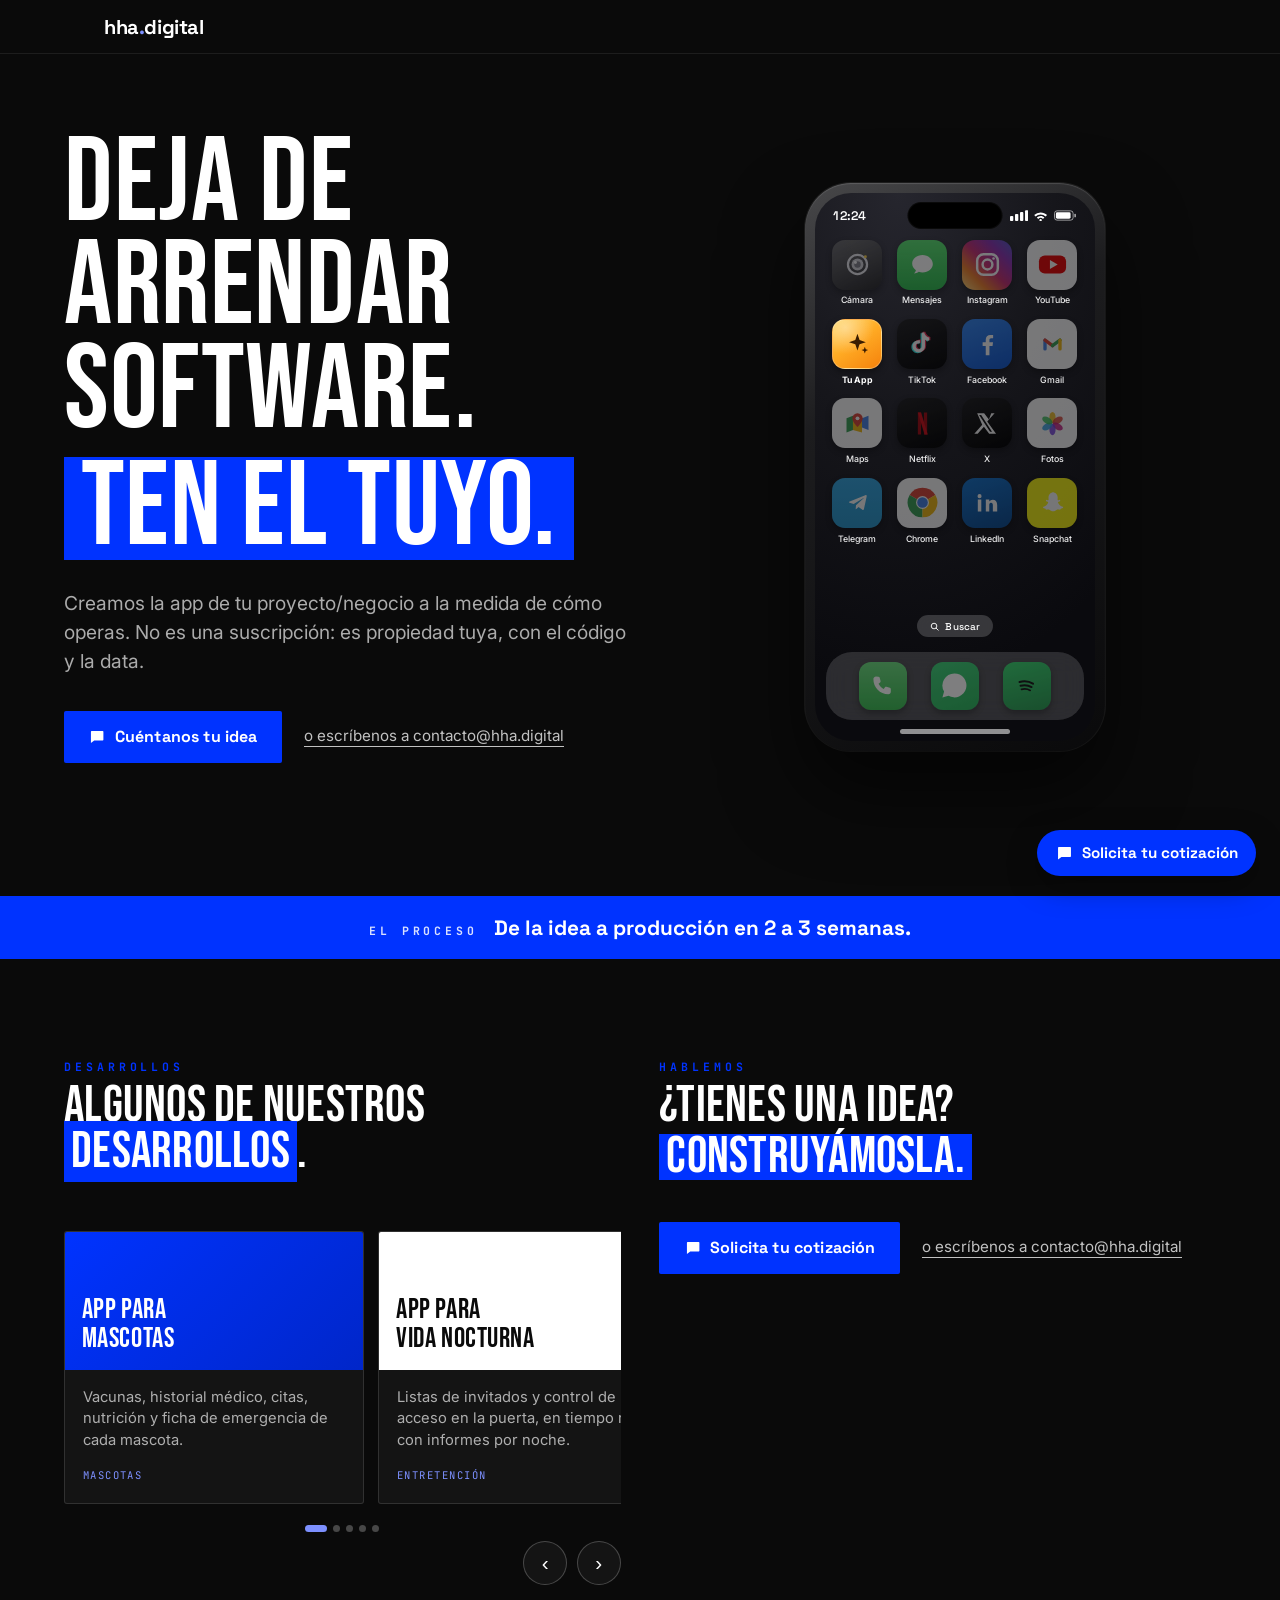
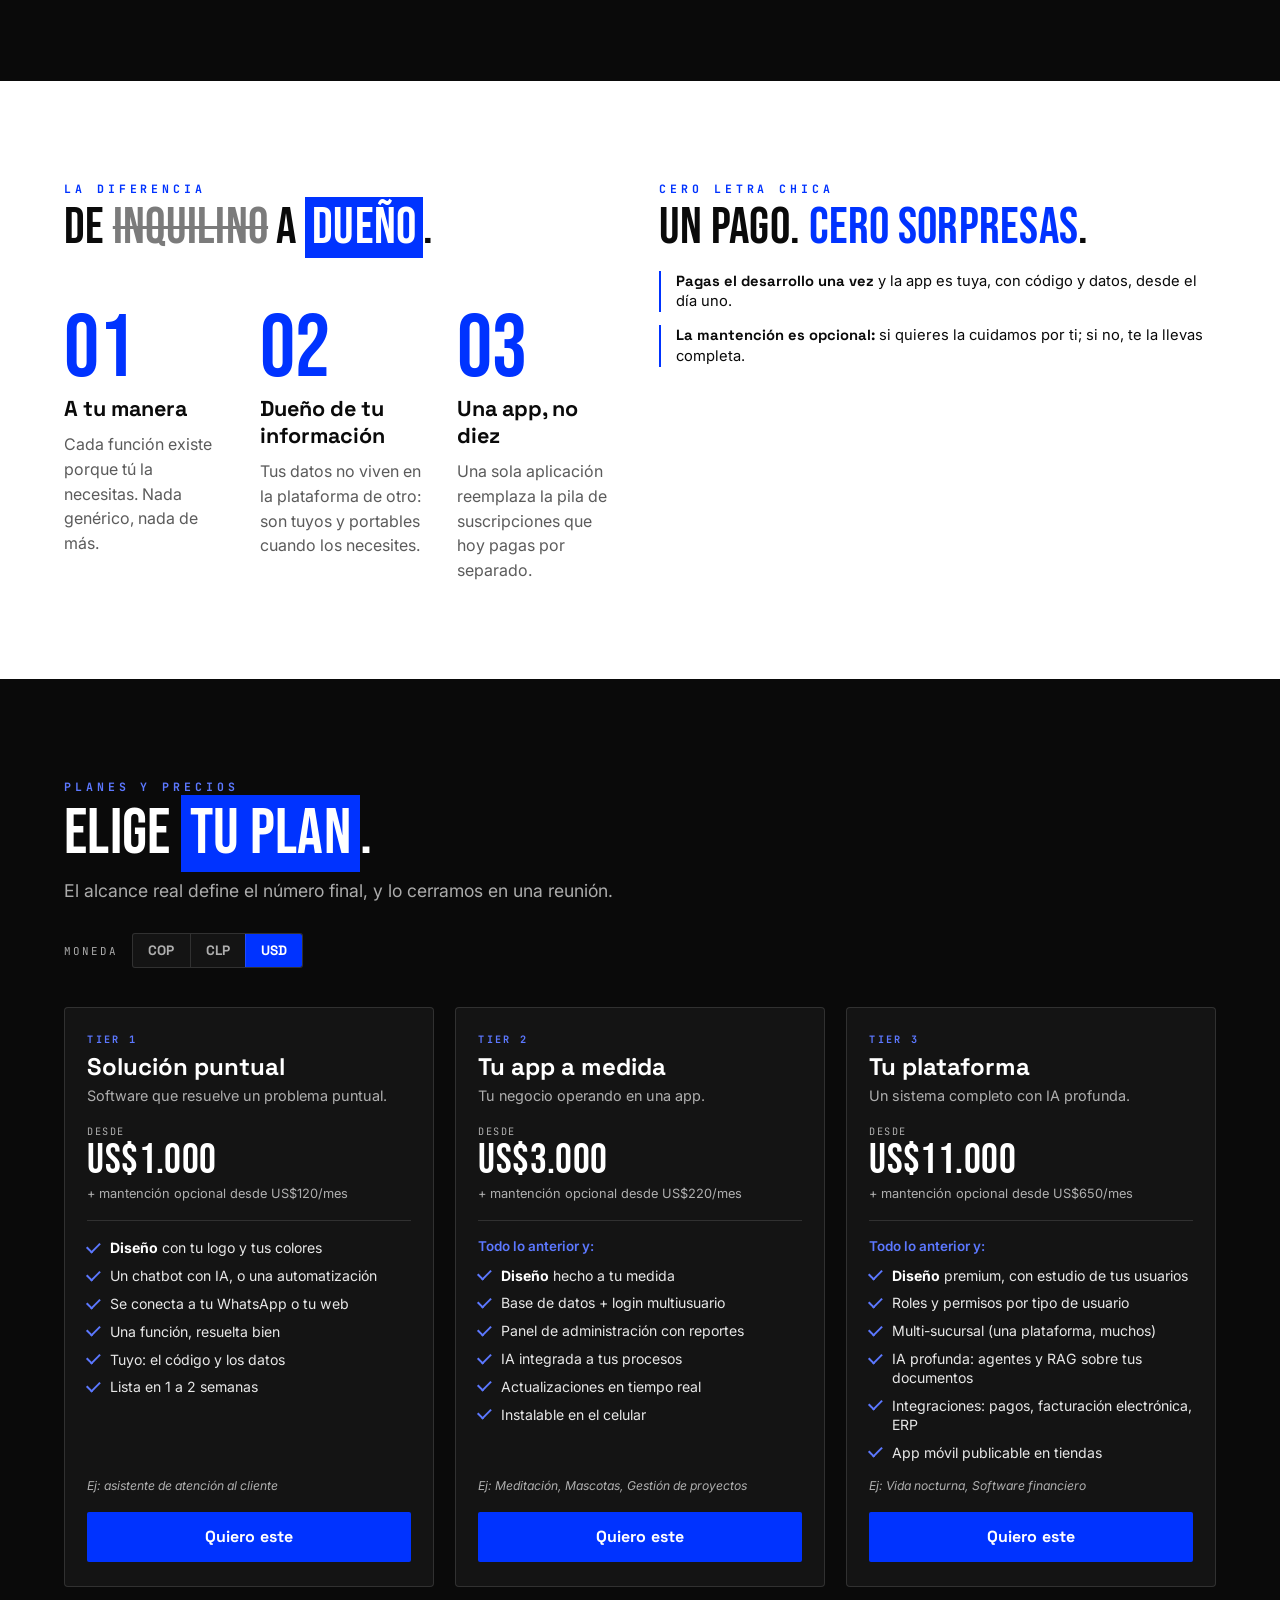
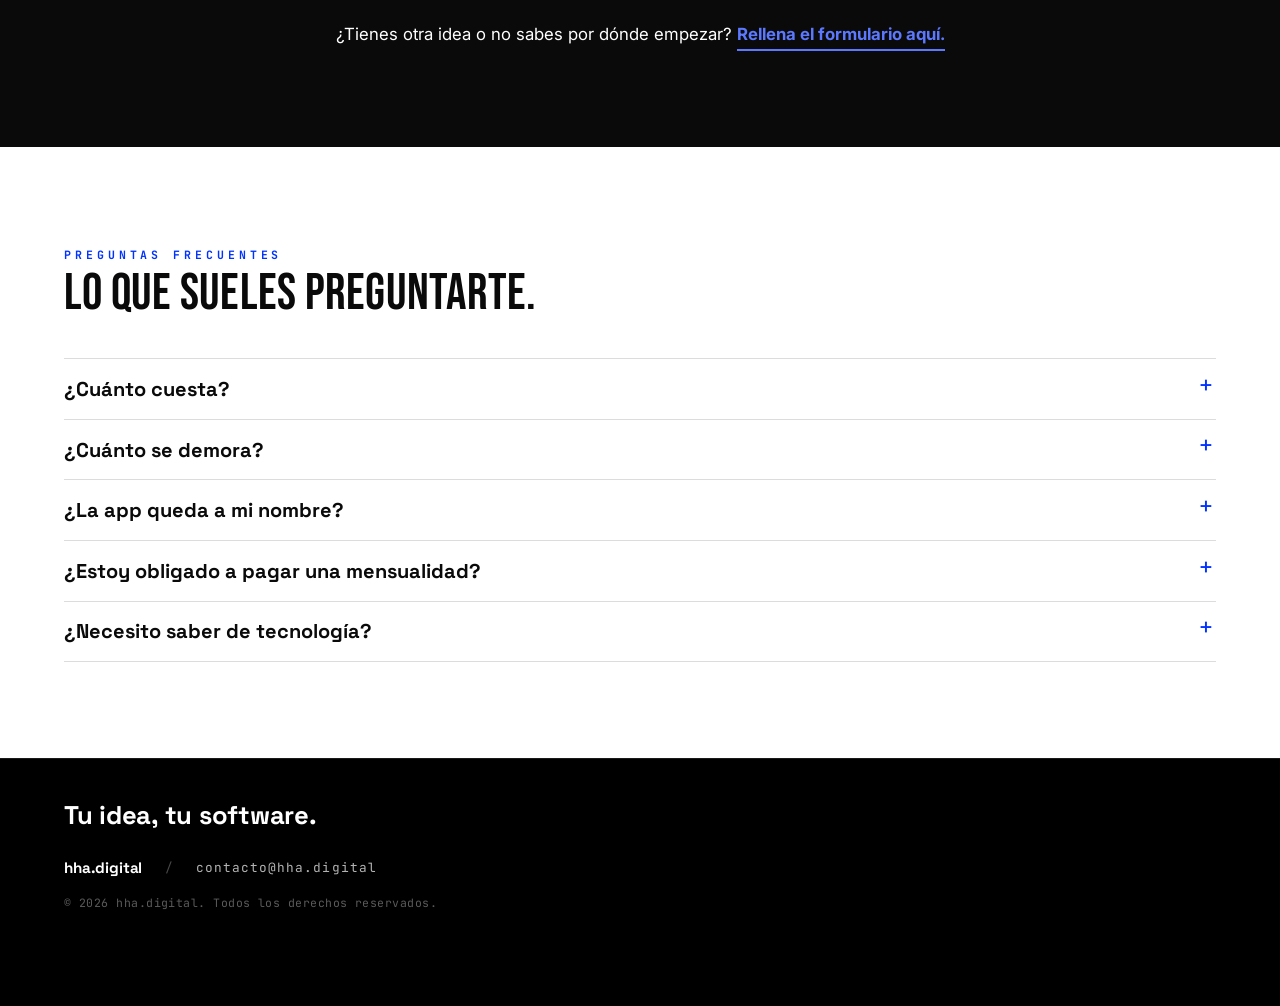
==== commit c68d98e5: "Seccion de planes (COP/CLP/USD), formulario de 2 caminos con agendar, y reorden de secciones Co-Auth" ====
--- a/index.html
+++ b/index.html
@@ -30,6 +30,77 @@
 <link rel="preconnect" href="https://fonts.googleapis.com">
 <link rel="preconnect" href="https://fonts.gstatic.com" crossorigin>
 <link href="https://fonts.googleapis.com/css2?family=Bebas+Neue&family=Inter:wght@400;500;600;700&family=JetBrains+Mono:wght@500;700&family=Space+Grotesk:wght@500;700&display=swap" rel="stylesheet">
+
+<!-- ===== Tracking / medicion (HHA dueno). Reemplaza los placeholders por los IDs reales
+     de tus cuentas a nombre de HHA y vuelve a subir index.html a Hostinger.
+       GA4_ID           = Google Analytics 4     ("G-XXXXXXXXXX")
+       GOOGLE_ADS_ID    = Google Ads             ("AW-XXXXXXXXXX")
+       GOOGLE_ADS_LABEL = etiqueta de la conversion de Google Ads
+       META_PIXEL_ID    = Meta Pixel / Dataset   ("000000000000000")
+     Mientras un valor conserve las "X" (o el pixel sea 000...), ese tag NO carga y la pagina
+     sigue funcionando igual. La conversion se dispara en el envio exitoso del formulario. ===== -->
+<script>
+  window.HHA_TRACK = {
+    GA4_ID:           'G-K4ZKW56K5F',
+    GOOGLE_ADS_ID:    'AW-18342659636',
+    GOOGLE_ADS_LABEL: '_S70CMGp8tQcELSMu6pE',
+    META_PIXEL_ID:    '000000000000000'
+  };
+  // URL de tu calendario para agendar la reunion (Google Calendar "Horarios de citas", gratis).
+  // Vacio = la pantalla de exito dice "te escribimos para coordinar". Pega tu link y sube el archivo.
+  window.HHA_BOOKING_URL = '';
+  // Un ID esta "seteado" si no conserva placeholders (X's, ceros, o la palabra CONVERSION_LABEL).
+  window.hhaIsSet = function(v){
+    return !!v && !/X{3,}/i.test(v) && !/^0+$/.test(v) && v.indexOf('CONVERSION_LABEL') === -1;
+  };
+
+  // ---- Google gtag.js (GA4 y/o Google Ads) ----
+  (function(){
+    var T = window.HHA_TRACK, ids = [];
+    if(window.hhaIsSet(T.GA4_ID)) ids.push(T.GA4_ID);
+    if(window.hhaIsSet(T.GOOGLE_ADS_ID)) ids.push(T.GOOGLE_ADS_ID);
+    if(!ids.length) return;
+    window.dataLayer = window.dataLayer || [];
+    window.gtag = function(){ dataLayer.push(arguments); };
+    gtag('js', new Date());
+    ids.forEach(function(id){ gtag('config', id); });
+    var s = document.createElement('script');
+    s.async = true;
+    s.src = 'https://www.googletagmanager.com/gtag/js?id=' + ids[0];
+    document.head.appendChild(s);
+  })();
+
+  // ---- Meta Pixel ----
+  (function(){
+    var T = window.HHA_TRACK;
+    if(!window.hhaIsSet(T.META_PIXEL_ID)) return;
+    !function(f,b,e,v,n,t,s){if(f.fbq)return;n=f.fbq=function(){n.callMethod?
+      n.callMethod.apply(n,arguments):n.queue.push(arguments)};if(!f._fbq)f._fbq=n;
+      n.push=n;n.loaded=!0;n.version='2.0';n.queue=[];t=b.createElement(e);t.async=!0;
+      t.src=v;s=b.getElementsByTagName(e)[0];s.parentNode.insertBefore(t,s)}(window,document,'script',
+      'https://connect.facebook.net/en_US/fbevents.js');
+    fbq('init', T.META_PIXEL_ID);
+    fbq('track', 'PageView');
+  })();
+
+  // ---- Atribucion de origen del lead (UTM + gclid/fbclid), primer toque de la sesion ----
+  (function(){
+    try{
+      var KEY = 'hha_attribution';
+      if(sessionStorage.getItem(KEY)) return; // no sobrescribir el primer toque
+      var p = new URLSearchParams(location.search);
+      var keys = ['utm_source','utm_medium','utm_campaign','utm_term','utm_content','gclid','fbclid'];
+      var data = {}, any = false;
+      keys.forEach(function(k){ var val = p.get(k); if(val){ data[k] = val; any = true; } });
+      data.landing_page = location.pathname + location.search;
+      data.referrer = document.referrer || '';
+      if(any || document.referrer){ sessionStorage.setItem(KEY, JSON.stringify(data)); }
+    }catch(e){}
+  })();
+  window.hhaGetAttribution = function(){
+    try{ return JSON.parse(sessionStorage.getItem('hha_attribution') || '{}'); }catch(e){ return {}; }
+  };
+</script>
 
 <style>
   :root{
@@ -43,7 +114,7 @@
     --muted-on-dark:rgba(255,255,255,0.66);
     --muted-on-light:#5b5b5b;
     --line-on-light:rgba(10,10,10,0.14);
-    --pad-y:clamp(4.5rem,11vw,9rem);
+    --pad-y:clamp(3.5rem,8vw,6rem);
     --pad-x:clamp(1.25rem,5vw,4.5rem);
     --wrap:1200px;
   }
@@ -864,6 +935,45 @@
     html{scroll-behavior:auto}
     *{animation-duration:0.001ms!important;animation-iteration-count:1!important;transition-duration:0.001ms!important}
   }
+  /* ============ PLANES ============ */
+  #planes .eyebrow{color:#5c78ff}
+  .plans-head{max-width:720px}
+  .plans-title{font-family:'Bebas Neue',Impact,sans-serif;font-weight:400;text-transform:uppercase;line-height:0.9;letter-spacing:0.005em;font-size:clamp(2.2rem,7vw,4rem);margin-top:0.6rem}
+  .plans-lede{margin-top:1rem;color:var(--muted-on-dark);font-size:clamp(0.95rem,2.2vw,1.1rem);line-height:1.5;max-width:52ch}
+  .cur-row{display:flex;align-items:center;gap:0.9rem;flex-wrap:wrap;margin-top:1.8rem}
+  .cur-label{font-family:'JetBrains Mono',monospace;font-size:0.68rem;letter-spacing:0.18em;text-transform:uppercase;color:var(--muted-on-dark)}
+  .cur-switch{display:inline-flex;border:1px solid rgba(255,255,255,0.12);border-radius:3px;overflow:hidden;background:var(--ink-soft)}
+  .cur-btn{font-family:'Space Grotesk',sans-serif;font-weight:700;font-size:0.85rem;padding:0.5rem 0.95rem;background:transparent;color:var(--muted-on-dark);border:0;cursor:pointer;transition:background .15s,color .15s}
+  .cur-btn+.cur-btn{border-left:1px solid rgba(255,255,255,0.12)}
+  .cur-btn.on{background:var(--brand);color:#fff}
+  .plans-grid{display:grid;grid-template-columns:1fr;gap:1.1rem;margin-top:2.4rem;align-items:stretch}
+  @media(min-width:920px){.plans-grid{grid-template-columns:repeat(3,1fr);gap:1.3rem}}
+  .plan{background:var(--ink-soft);border:1px solid rgba(255,255,255,0.12);border-radius:4px;padding:1.6rem 1.4rem 1.5rem;display:flex;flex-direction:column;transition:border-color .2s,transform .2s}
+  .plan:hover{border-color:rgba(92,120,255,0.5);transform:translateY(-3px)}
+  .plan-tag{font-family:'JetBrains Mono',monospace;font-weight:700;font-size:0.64rem;letter-spacing:0.22em;text-transform:uppercase;color:#5c78ff}
+  .plan-name{font-family:'Space Grotesk',sans-serif;font-weight:700;font-size:1.5rem;margin-top:0.5rem;line-height:1.05}
+  .plan-sub{color:var(--muted-on-dark);font-size:0.9rem;margin-top:0.4rem;line-height:1.4}
+  .plan-price{margin-top:1.2rem}
+  .plan-price .from{font-family:'JetBrains Mono',monospace;font-size:0.64rem;letter-spacing:0.14em;text-transform:uppercase;color:var(--muted-on-dark)}
+  .plan-price .amt{font-family:'Bebas Neue',Impact,sans-serif;font-weight:400;font-size:2.6rem;line-height:0.95;letter-spacing:0.01em;margin-top:0.15rem}
+  .plan-price .mant{font-size:0.8rem;color:var(--muted-on-dark);margin-top:0.35rem}
+  .plan-incl{font-size:0.84rem;font-weight:600;color:#5c78ff;margin-top:1.2rem;padding-top:1.1rem;border-top:1px solid rgba(255,255,255,0.12)}
+  .plan-list{list-style:none;margin:0.7rem 0 1rem;display:flex;flex-direction:column;gap:0.55rem;flex:1}
+  .plan-list.base{margin-top:1.2rem;padding-top:1.1rem;border-top:1px solid rgba(255,255,255,0.12)}
+  .plan-list li{font-size:0.88rem;line-height:1.35;padding-left:1.4rem;position:relative;color:#e7e7e7}
+  .plan-list li strong{color:#fff;font-weight:700}
+  .plan-list li::before{content:'';position:absolute;left:0;top:0.25em;width:0.7rem;height:0.4rem;border-left:2px solid #5c78ff;border-bottom:2px solid #5c78ff;transform:rotate(-45deg)}
+  .plan-eg{font-size:0.76rem;color:var(--muted-on-dark);margin:0 0 1.2rem;font-style:italic}
+  .plan .btn{width:100%;justify-content:center}
+  .plans-foot{margin-top:2.2rem;font-size:1.05rem;color:#fff;line-height:1.5;text-align:center}
+  .plans-foot a,.plans-foot .plans-foot-link{color:#5c78ff;border:0;border-bottom:2px solid #5c78ff;text-decoration:none;cursor:pointer;padding:0 0 1px;background:none;font:inherit;font-weight:700}
+  .plans-foot a:hover,.plans-foot .plans-foot-link:hover{color:#fff;border-color:#fff}
+  /* chip de plan + boton agendar en el modal */
+  .qm-planchip{margin:0 0 0.2rem;padding:0.5rem 1.4rem 0;display:flex;align-items:center;gap:0.5rem;font-size:0.8rem;color:var(--brand)}
+  .qm-planchip strong{font-weight:700}
+  .qm-planchip-change{background:none;border:0;color:var(--muted-on-light);font-size:0.72rem;text-decoration:underline;cursor:pointer;padding:0}
+  .qm-book{display:inline-flex;text-decoration:none;margin-top:0.4rem}
+  .qm-book-fallback{margin-top:0.6rem}
 </style>
 </head>
 <body>
@@ -943,43 +1053,6 @@
     <div class="wrap" style="display:flex;flex-wrap:wrap;gap:0.4rem 1rem;align-items:baseline;justify-content:center;text-align:center">
       <span class="eyebrow" style="opacity:0.85">El proceso</span>
       <span style="font-family:'Space Grotesk',sans-serif;font-weight:700;font-size:clamp(1rem,2.6vw,1.3rem);color:#fff">De la idea a producción en 2 a 3 semanas.</span>
-    </div>
-  </section>
-
-  <!-- ================= FILA 2: DIFERENCIA | CÓMO SE PAGA ================= -->
-  <section class="section s-paper">
-    <div class="wrap">
-      <div class="pair">
-        <div class="col">
-          <span class="eyebrow">La diferencia</span>
-          <h2 class="pair-title">De <span class="was">inquilino</span> a <span class="mk">dueño</span>.</h2>
-          <div class="pillars">
-            <div class="pillar">
-              <span class="num">01</span>
-              <h3>A tu manera</h3>
-              <p>Cada función existe porque tú la necesitas. Nada genérico, nada de más.</p>
-            </div>
-            <div class="pillar">
-              <span class="num">02</span>
-              <h3>Dueño de tu información</h3>
-              <p>Tus datos no viven en la plataforma de otro: son tuyos y portables cuando los necesites.</p>
-            </div>
-            <div class="pillar">
-              <span class="num">03</span>
-              <h3>Una app, no diez</h3>
-              <p>Una sola aplicación reemplaza la pila de suscripciones que hoy pagas por separado.</p>
-            </div>
-          </div>
-        </div>
-        <div class="col">
-          <span class="eyebrow">Cero letra chica</span>
-          <h2 class="pair-title">Un pago. <span class="hl">Cero sorpresas</span>.</h2>
-          <ul class="pay-mini">
-            <li><b>Pagas el desarrollo una vez</b> y la app es tuya, con código y datos, desde el día uno.</li>
-            <li><b>La mantención es opcional:</b> si quieres la cuidamos por ti; si no, te la llevas completa.</li>
-          </ul>
-        </div>
-      </div>
     </div>
   </section>
 
@@ -1050,6 +1123,133 @@
     </div>
   </section>
 
+  <!-- ================= FILA 2: DIFERENCIA | CÓMO SE PAGA ================= -->
+  <section class="section s-paper">
+    <div class="wrap">
+      <div class="pair">
+        <div class="col">
+          <span class="eyebrow">La diferencia</span>
+          <h2 class="pair-title">De <span class="was">inquilino</span> a <span class="mk">dueño</span>.</h2>
+          <div class="pillars">
+            <div class="pillar">
+              <span class="num">01</span>
+              <h3>A tu manera</h3>
+              <p>Cada función existe porque tú la necesitas. Nada genérico, nada de más.</p>
+            </div>
+            <div class="pillar">
+              <span class="num">02</span>
+              <h3>Dueño de tu información</h3>
+              <p>Tus datos no viven en la plataforma de otro: son tuyos y portables cuando los necesites.</p>
+            </div>
+            <div class="pillar">
+              <span class="num">03</span>
+              <h3>Una app, no diez</h3>
+              <p>Una sola aplicación reemplaza la pila de suscripciones que hoy pagas por separado.</p>
+            </div>
+          </div>
+        </div>
+        <div class="col">
+          <span class="eyebrow">Cero letra chica</span>
+          <h2 class="pair-title">Un pago. <span class="hl">Cero sorpresas</span>.</h2>
+          <ul class="pay-mini">
+            <li><b>Pagas el desarrollo una vez</b> y la app es tuya, con código y datos, desde el día uno.</li>
+            <li><b>La mantención es opcional:</b> si quieres la cuidamos por ti; si no, te la llevas completa.</li>
+          </ul>
+        </div>
+      </div>
+    </div>
+  </section>
+
+  <!-- ================= PLANES ================= -->
+  <section class="section" id="planes">
+    <div class="wrap">
+      <div class="plans-head">
+        <span class="eyebrow">Planes y precios</span>
+        <h2 class="plans-title">Elige <span class="mk">tu plan</span>.</h2>
+        <p class="plans-lede">El alcance real define el número final, y lo cerramos en una reunión.</p>
+        <div class="cur-row">
+          <span class="cur-label">Moneda</span>
+          <div class="cur-switch" id="curSwitch">
+            <button class="cur-btn" data-cur="cop" type="button">COP</button>
+            <button class="cur-btn" data-cur="clp" type="button">CLP</button>
+            <button class="cur-btn" data-cur="usd" type="button">USD</button>
+          </div>
+        </div>
+      </div>
+
+      <div class="plans-grid">
+
+        <article class="plan" data-plan="Solución puntual">
+          <span class="plan-tag">Tier 1</span>
+          <h3 class="plan-name">Solución puntual</h3>
+          <p class="plan-sub">Software que resuelve un problema puntual.</p>
+          <div class="plan-price">
+            <div class="from">Desde</div>
+            <div class="amt" data-price="t1">…</div>
+            <div class="mant">+ mantención opcional desde <span data-mant="t1">…</span>/mes</div>
+          </div>
+          <ul class="plan-list base">
+            <li><strong>Diseño</strong> con tu logo y tus colores</li>
+            <li>Un chatbot con IA, o una automatización</li>
+            <li>Se conecta a tu WhatsApp o tu web</li>
+            <li>Una función, resuelta bien</li>
+            <li>Tuyo: el código y los datos</li>
+            <li>Lista en 1 a 2 semanas</li>
+          </ul>
+          <p class="plan-eg">Ej: asistente de atención al cliente</p>
+          <button class="btn btn-brand js-plan" type="button">Quiero este</button>
+        </article>
+
+        <article class="plan" data-plan="Tu app a medida">
+          <span class="plan-tag">Tier 2</span>
+          <h3 class="plan-name">Tu app a medida</h3>
+          <p class="plan-sub">Tu negocio operando en una app.</p>
+          <div class="plan-price">
+            <div class="from">Desde</div>
+            <div class="amt" data-price="t2">…</div>
+            <div class="mant">+ mantención opcional desde <span data-mant="t2">…</span>/mes</div>
+          </div>
+          <p class="plan-incl">Todo lo anterior y:</p>
+          <ul class="plan-list">
+            <li><strong>Diseño</strong> hecho a tu medida</li>
+            <li>Base de datos + login multiusuario</li>
+            <li>Panel de administración con reportes</li>
+            <li>IA integrada a tus procesos</li>
+            <li>Actualizaciones en tiempo real</li>
+            <li>Instalable en el celular</li>
+          </ul>
+          <p class="plan-eg">Ej: Meditación, Mascotas, Gestión de proyectos</p>
+          <button class="btn btn-brand js-plan" type="button">Quiero este</button>
+        </article>
+
+        <article class="plan" data-plan="Tu plataforma">
+          <span class="plan-tag">Tier 3</span>
+          <h3 class="plan-name">Tu plataforma</h3>
+          <p class="plan-sub">Un sistema completo con IA profunda.</p>
+          <div class="plan-price">
+            <div class="from">Desde</div>
+            <div class="amt" data-price="t3">…</div>
+            <div class="mant">+ mantención opcional desde <span data-mant="t3">…</span>/mes</div>
+          </div>
+          <p class="plan-incl">Todo lo anterior y:</p>
+          <ul class="plan-list">
+            <li><strong>Diseño</strong> premium, con estudio de tus usuarios</li>
+            <li>Roles y permisos por tipo de usuario</li>
+            <li>Multi-sucursal (una plataforma, muchos)</li>
+            <li>IA profunda: agentes y RAG sobre tus documentos</li>
+            <li>Integraciones: pagos, facturación electrónica, ERP</li>
+            <li>App móvil publicable en tiendas</li>
+          </ul>
+          <p class="plan-eg">Ej: Vida nocturna, Software financiero</p>
+          <button class="btn btn-brand js-plan" type="button">Quiero este</button>
+        </article>
+
+      </div>
+
+      <p class="plans-foot">¿Tienes otra idea o no sabes por dónde empezar? <button type="button" class="js-open-quote plans-foot-link">Rellena el formulario aquí.</button></p>
+    </div>
+  </section>
+
   <!-- ================= FAQ ================= -->
   <section class="section s-paper" aria-labelledby="faq-title">
     <div class="wrap">
@@ -1105,53 +1305,31 @@
   <div class="qm-card">
     <div class="qm-head">
       <div class="qm-progress"><span class="qm-bar" id="qmBar"></span></div>
-      <span class="qm-step-label" id="qmStepLabel">Paso 1 de 4</span>
+      <span class="qm-step-label" id="qmStepLabel">Paso 1 de 5</span>
       <button class="qm-close" type="button" data-qm-close aria-label="Cerrar">&times;</button>
     </div>
+    <div class="qm-planchip" id="qmPlanChip" hidden>Plan elegido: <strong id="qmPlanName"></strong> <button type="button" class="qm-planchip-change" id="qmPlanChange">cambiar</button></div>
     <form class="qm-form" id="quoteForm" novalidate>
       <input type="checkbox" name="botcheck" class="qm-hp" tabindex="-1" autocomplete="off" aria-hidden="true">
 
-      <div class="qm-step" data-step="1">
+      <div class="qm-step" data-key="idea">
         <span class="eyebrow">Tu idea</span>
         <h3 class="qm-title" id="qm-title">Cuéntanos tu idea.</h3>
-        <p class="qm-help">¿Qué quieres construir y qué esperas que haga la app?</p>
+        <p class="qm-help">¿Qué quieres construir y qué esperas que haga?</p>
         <textarea name="idea" class="qm-input qm-area" required placeholder="Ej: una app para gestionar las reservas, los clientes y los pagos de mi restaurante…"></textarea>
         <p class="qm-error" data-error></p>
       </div>
 
-      <div class="qm-step" data-step="2" hidden>
-        <span class="eyebrow">Categoría</span>
-        <h3 class="qm-title">¿Qué tipo de proyecto es?</h3>
-        <p class="qm-help">Elige el más cercano.</p>
-        <div class="qm-chips" id="qmRubro">
-          <button type="button" class="qm-chip" data-val="Retail">Retail</button>
-          <button type="button" class="qm-chip" data-val="Salud">Salud</button>
-          <button type="button" class="qm-chip" data-val="Educación">Educación</button>
-          <button type="button" class="qm-chip" data-val="Gastronomía">Gastronomía</button>
-          <button type="button" class="qm-chip" data-val="Financiero">Financiero</button>
-          <button type="button" class="qm-chip" data-val="Entretención">Entretención</button>
-          <button type="button" class="qm-chip" data-val="Proyecto personal">Proyecto personal</button>
-          <button type="button" class="qm-chip" data-val="Otro">Otro</button>
-        </div>
-        <input type="hidden" name="rubro" id="qmRubroVal">
-        <p class="qm-error" data-error></p>
-      </div>
-
-      <div class="qm-step" data-step="3" hidden>
+      <div class="qm-step" data-key="presupuesto" hidden>
         <span class="eyebrow">Presupuesto</span>
         <h3 class="qm-title">¿En qué rango te mueves?</h3>
         <p class="qm-help">Solo para orientarnos, un rango basta.</p>
-        <div class="qm-opts" id="qmBudget">
-          <button type="button" class="qm-opt" data-val="Menos de $1M">Menos de $1.000.000</button>
-          <button type="button" class="qm-opt" data-val="$1M a $3M">$1.000.000 a $3.000.000</button>
-          <button type="button" class="qm-opt" data-val="$3M a $8M">$3.000.000 a $8.000.000</button>
-          <button type="button" class="qm-opt" data-val="Más de $8M">Más de $8.000.000</button>
-        </div>
+        <div class="qm-opts" id="qmBudget"></div>
         <input type="hidden" name="presupuesto" id="qmBudgetVal">
         <p class="qm-error" data-error></p>
       </div>
 
-      <div class="qm-step" data-step="4" hidden>
+      <div class="qm-step" data-key="plazo" hidden>
         <span class="eyebrow">Plazo</span>
         <h3 class="qm-title">¿Para cuándo lo necesitas?</h3>
         <p class="qm-help">Nos ayuda a organizar el trabajo.</p>
@@ -1164,21 +1342,23 @@
         <p class="qm-error" data-error></p>
       </div>
 
-      <div class="qm-step" data-step="5" hidden>
+      <div class="qm-step" data-key="datos" hidden>
         <span class="eyebrow">Casi listo</span>
         <h3 class="qm-title">¿Cómo te contactamos?</h3>
-        <p class="qm-help">Te respondemos rápido con una propuesta.</p>
+        <p class="qm-help">Coordinamos una reunión corta y llegamos con todo estudiado.</p>
         <input name="nombre" class="qm-input" required placeholder="Tu nombre">
         <input name="correo" type="email" class="qm-input" required placeholder="Tu correo">
         <input name="telefono" type="tel" class="qm-input" required placeholder="Tu teléfono">
         <p class="qm-error" data-error></p>
       </div>
 
-      <div class="qm-step qm-success" data-step="done" hidden>
+      <div class="qm-step qm-success" data-key="done" hidden>
         <div class="qm-check" aria-hidden="true">&#10003;</div>
-        <h3 class="qm-title">¡Listo! Recibimos tu solicitud.</h3>
-        <p class="qm-help">Te contactamos muy pronto. Gracias por confiar en nosotros.</p>
-        <button type="button" class="btn btn-brand" data-qm-close>Cerrar</button>
+        <h3 class="qm-title">¡Gracias por confiar en nosotros!</h3>
+        <p class="qm-help">El siguiente paso es una reunión corta. Llegamos con todo estudiado para conversar tu proyecto. Nos vemos ahí.</p>
+        <a class="btn btn-brand qm-book" id="qmBook" href="#" target="_blank" rel="noopener" hidden>Agenda tu reunión</a>
+        <p class="qm-help qm-book-fallback" id="qmBookFallback" hidden>Te escribimos muy pronto para coordinar la reunión.</p>
+        <button type="button" class="qm-btn" data-qm-close>Cerrar</button>
       </div>
 
       <div class="qm-foot" id="qmFoot">
@@ -1273,50 +1453,114 @@
     } else { play(); }
   })();
 
-  // ===== Wizard de cotización (Web3Forms) =====
+  // ===== Moneda (planes) + Wizard de cotización (2 caminos, Web3Forms) =====
   (function(){
+    // ---- Precios por moneda: valores fijos aprobados, NO conversion en vivo ----
+    const PRICES = {
+      cop: { t1:{dev:'$4.000.000', mant:'$500.000'}, t2:{dev:'$12.000.000', mant:'$900.000'}, t3:{dev:'$45.000.000', mant:'$2.500.000'} },
+      clp: { t1:{dev:'$1.000.000', mant:'$120.000'}, t2:{dev:'$3.000.000', mant:'$220.000'}, t3:{dev:'$11.000.000', mant:'$600.000'} },
+      usd: { t1:{dev:'US$1.000', mant:'US$120'}, t2:{dev:'US$3.000', mant:'US$220'}, t3:{dev:'US$11.000', mant:'US$650'} }
+    };
+    let CUR = 'usd';
+
+    function detectCurrency(){
+      const p = (new URLSearchParams(location.search).get('cur') || '').toLowerCase();
+      if(PRICES[p]) return p;
+      let saved = null; try{ saved = localStorage.getItem('hha_cur'); }catch(e){}
+      if(saved && PRICES[saved]) return saved;
+      try{
+        const tz = Intl.DateTimeFormat().resolvedOptions().timeZone || '';
+        if(tz === 'America/Bogota') return 'cop';
+        if(tz === 'America/Santiago') return 'clp';
+      }catch(e){}
+      return 'usd';
+    }
+    function renderPrices(){
+      const P = PRICES[CUR];
+      ['t1','t2','t3'].forEach(t => {
+        const d = document.querySelector('[data-price="'+t+'"]'); if(d) d.textContent = P[t].dev;
+        const m = document.querySelector('[data-mant="'+t+'"]'); if(m) m.textContent = P[t].mant;
+      });
+      document.querySelectorAll('.cur-btn').forEach(b => b.classList.toggle('on', b.dataset.cur === CUR));
+    }
+    function budgetRanges(){
+      const P = PRICES[CUR];
+      return ['Menos de '+P.t1.dev, P.t1.dev+' a '+P.t2.dev, P.t2.dev+' a '+P.t3.dev, 'Más de '+P.t3.dev];
+    }
+    // Si algo de la moneda falla, no debe impedir que el wizard de abajo se bindee.
+    try {
+      CUR = detectCurrency();
+      renderPrices();
+      const curSwitch = document.getElementById('curSwitch');
+      if(curSwitch){
+        curSwitch.addEventListener('click', function(e){
+          const b = e.target.closest('.cur-btn'); if(!b) return;
+          CUR = b.dataset.cur; try{ localStorage.setItem('hha_cur', CUR); }catch(err){}
+          renderPrices();
+        });
+      }
+    } catch(e){ /* CUR queda en 'usd'; PRICES/budgetRanges siguen disponibles */ }
+
+    // ---- Wizard ----
     const modal = document.getElementById('quoteModal');
     if(!modal) return;
     const form = document.getElementById('quoteForm');
-    const steps = [...form.querySelectorAll('.qm-step[data-step]')].filter(s => s.dataset.step !== 'done');
-    const doneStep = form.querySelector('[data-step="done"]');
     const bar = document.getElementById('qmBar');
     const label = document.getElementById('qmStepLabel');
     const foot = document.getElementById('qmFoot');
     const backBtn = document.getElementById('qmBack');
     const nextBtn = document.getElementById('qmNext');
     const sendBtn = document.getElementById('qmSend');
-    const rubroWrap = document.getElementById('qmRubro');
-    const rubroVal = document.getElementById('qmRubroVal');
+    const planChip = document.getElementById('qmPlanChip');
+    const planName = document.getElementById('qmPlanName');
     const budgetWrap = document.getElementById('qmBudget');
     const budgetVal = document.getElementById('qmBudgetVal');
     const plazoWrap = document.getElementById('qmPlazo');
     const plazoVal = document.getElementById('qmPlazoVal');
     const ACCESS_KEY = '613ca9ed-c753-4210-883b-0f4eb3878944';
-    const total = steps.length;
-    let cur = 0, lastFocus = null;
-
-    function setError(i, msg){ const e = steps[i].querySelector('[data-error]'); if(e) e.textContent = msg || ''; }
+    const BOOKING_URL = window.HHA_BOOKING_URL || '';
+
+    const stepEls = {};
+    form.querySelectorAll('.qm-step[data-key]').forEach(s => { stepEls[s.dataset.key] = s; });
+    const SEQ_PLAN = ['idea','plazo','datos'];
+    const SEQ_GEN  = ['idea','presupuesto','plazo','datos'];
+    let seq = SEQ_GEN, cur = 0, selectedPlan = '', lastFocus = null;
+
+    function stepErr(key, msg){ const e = stepEls[key].querySelector('[data-error]'); if(e) e.textContent = msg || ''; }
 
     function showStep(i){
       cur = i;
-      steps.forEach((s, idx) => { s.hidden = idx !== i; });
-      doneStep.hidden = true;
+      Object.keys(stepEls).forEach(k => { stepEls[k].hidden = (k !== seq[i]); });
       foot.hidden = false;
-      bar.style.width = ((i + 1) / total * 100) + '%';
-      label.textContent = 'Paso ' + (i + 1) + ' de ' + total;
-      backBtn.hidden = i === 0;
-      nextBtn.hidden = i === total - 1;
-      sendBtn.hidden = i !== total - 1;
-      const f = steps[i].querySelector('textarea, input:not([type=hidden]):not(.qm-hp), .qm-chip, .qm-opt');
+      bar.style.width = ((i + 1) / seq.length * 100) + '%';
+      label.textContent = 'Paso ' + (i + 1) + ' de ' + seq.length;
+      backBtn.hidden = (i === 0);
+      nextBtn.hidden = (i === seq.length - 1);
+      sendBtn.hidden = (i !== seq.length - 1);
+      const f = stepEls[seq[i]].querySelector('textarea, input:not([type=hidden]):not(.qm-hp), .qm-opt');
       if(f) setTimeout(() => f.focus(), 60);
     }
 
-    function openModal(){
+    function buildBudget(){
+      budgetVal.value = '';
+      budgetWrap.innerHTML = budgetRanges().map(r => '<button type="button" class="qm-opt" data-val="'+r+'">'+r+'</button>').join('');
+    }
+
+    function openModal(mode, plan){
       lastFocus = document.activeElement;
+      form.querySelectorAll('[data-error]').forEach(e => e.textContent = '');
+      // Reset de estado residual entre aperturas: evita mandar presupuesto/plazo viejos.
+      budgetVal.value = ''; plazoVal.value = '';
+      form.querySelectorAll('.qm-opt.sel').forEach(o => o.classList.remove('sel'));
+      if(mode === 'plan'){
+        seq = SEQ_PLAN; selectedPlan = plan || '';
+        planName.textContent = selectedPlan; planChip.hidden = false;
+      } else {
+        seq = SEQ_GEN; selectedPlan = '';
+        planChip.hidden = true; buildBudget();
+      }
       modal.hidden = false; modal.classList.add('open');
       document.body.classList.add('qm-lock');
-      form.querySelectorAll('[data-error]').forEach(e => e.textContent = '');
       showStep(0);
     }
     function closeModal(){
@@ -1325,75 +1569,104 @@
       if(lastFocus && lastFocus.focus) lastFocus.focus();
     }
 
-    document.querySelectorAll('.js-open-quote').forEach(b => b.addEventListener('click', function(e){ e.preventDefault(); openModal(); }));
+    document.querySelectorAll('.js-open-quote').forEach(b => b.addEventListener('click', function(e){ e.preventDefault(); openModal('generic'); }));
+    document.querySelectorAll('.js-plan').forEach(b => b.addEventListener('click', function(e){ e.preventDefault(); const card = b.closest('[data-plan]'); openModal('plan', card ? card.dataset.plan : ''); }));
     modal.querySelectorAll('[data-qm-close]').forEach(b => b.addEventListener('click', closeModal));
+    const planChange = document.getElementById('qmPlanChange');
+    if(planChange) planChange.addEventListener('click', closeModal);
     document.addEventListener('keydown', function(e){ if(e.key === 'Escape' && modal.classList.contains('open')) closeModal(); });
 
-    rubroWrap.addEventListener('click', function(e){
-      const c = e.target.closest('.qm-chip'); if(!c) return;
-      rubroWrap.querySelectorAll('.qm-chip').forEach(x => x.classList.remove('sel'));
-      c.classList.add('sel'); rubroVal.value = c.dataset.val; setError(1, '');
-      setTimeout(() => { if(cur === 1) showStep(2); }, 240);
-    });
     budgetWrap.addEventListener('click', function(e){
       const o = e.target.closest('.qm-opt'); if(!o) return;
       budgetWrap.querySelectorAll('.qm-opt').forEach(x => x.classList.remove('sel'));
-      o.classList.add('sel'); budgetVal.value = o.dataset.val; setError(2, '');
-      setTimeout(() => { if(cur === 2) showStep(3); }, 240);
+      o.classList.add('sel'); budgetVal.value = o.dataset.val; stepErr('presupuesto', '');
+      const idx = seq.indexOf('presupuesto');
+      setTimeout(() => { if(cur === idx) showStep(idx + 1); }, 240);
     });
     plazoWrap.addEventListener('click', function(e){
       const o = e.target.closest('.qm-opt'); if(!o) return;
       plazoWrap.querySelectorAll('.qm-opt').forEach(x => x.classList.remove('sel'));
-      o.classList.add('sel'); plazoVal.value = o.dataset.val; setError(3, '');
-      setTimeout(() => { if(cur === 3) showStep(4); }, 240);
+      o.classList.add('sel'); plazoVal.value = o.dataset.val; stepErr('plazo', '');
+      const idx = seq.indexOf('plazo');
+      setTimeout(() => { if(cur === idx) showStep(idx + 1); }, 240);
     });
 
-    function validate(i){
-      setError(i, '');
-      if(i === 0 && form.idea.value.trim().length < 10){ setError(0, 'Cuéntanos un poco más sobre tu idea.'); return false; }
-      if(i === 1 && !rubroVal.value){ setError(1, 'Elige una opción.'); return false; }
-      if(i === 2 && !budgetVal.value){ setError(2, 'Elige una opción.'); return false; }
-      if(i === 3 && !plazoVal.value){ setError(3, 'Elige una opción.'); return false; }
-      if(i === 4){
-        if(!form.nombre.value.trim()){ setError(4, 'Falta tu nombre.'); return false; }
-        if(!/^[^@\s]+@[^@\s]+\.[^@\s]+$/.test(form.correo.value.trim())){ setError(4, 'Revisa tu correo.'); return false; }
-        if(form.telefono.value.replace(/\D/g, '').length < 7){ setError(4, 'Revisa tu teléfono.'); return false; }
+    function validate(key){
+      stepErr(key, '');
+      if(key === 'idea' && form.idea.value.trim().length < 10){ stepErr('idea', 'Cuéntanos un poco más sobre tu idea.'); return false; }
+      if(key === 'presupuesto' && !budgetVal.value){ stepErr('presupuesto', 'Elige una opción.'); return false; }
+      if(key === 'plazo' && !plazoVal.value){ stepErr('plazo', 'Elige una opción.'); return false; }
+      if(key === 'datos'){
+        if(!form.nombre.value.trim()){ stepErr('datos', 'Falta tu nombre.'); return false; }
+        if(!/^[^@\s]+@[^@\s]+\.[^@\s]+$/.test(form.correo.value.trim())){ stepErr('datos', 'Revisa tu correo.'); return false; }
+        if(form.telefono.value.replace(/\D/g, '').length < 7){ stepErr('datos', 'Revisa tu teléfono.'); return false; }
       }
       return true;
     }
 
-    nextBtn.addEventListener('click', function(){ if(validate(cur) && cur < total - 1) showStep(cur + 1); });
+    nextBtn.addEventListener('click', function(){ if(validate(seq[cur]) && cur < seq.length - 1) showStep(cur + 1); });
     backBtn.addEventListener('click', function(){ if(cur > 0) showStep(cur - 1); });
 
     form.addEventListener('submit', async function(e){
       e.preventDefault();
       if(form.botcheck && form.botcheck.checked) return;
-      if(!validate(4)) return;
+      if(!validate('datos')) return;
       sendBtn.disabled = true; sendBtn.textContent = 'Enviando…';
       try{
+        const attr = (window.hhaGetAttribution && window.hhaGetAttribution()) || {};
+        const payload = {
+          access_key: ACCESS_KEY,
+          subject: 'Nueva solicitud · hha.digital',
+          from_name: 'hha.digital',
+          Plan: selectedPlan || '(sin plan · genérico)',
+          Idea: form.idea.value.trim(),
+          Presupuesto: budgetVal.value || '(no preguntado · vino por plan)',
+          Plazo: plazoVal.value,
+          Moneda: CUR.toUpperCase(),
+          Nombre: form.nombre.value.trim(),
+          Correo: form.correo.value.trim(),
+          Telefono: form.telefono.value.trim(),
+          // Origen del lead (atribucion). Llega en el correo para saber que campana/anuncio lo trajo.
+          Origen_source: attr.utm_source || '(directo)',
+          Origen_medium: attr.utm_medium || '',
+          Origen_campana: attr.utm_campaign || '',
+          Origen_keyword: attr.utm_term || '',
+          Origen_anuncio: attr.utm_content || '',
+          Origen_gclid: attr.gclid || '',
+          Origen_fbclid: attr.fbclid || '',
+          Origen_landing: attr.landing_page || '',
+          Origen_referrer: attr.referrer || ''
+        };
         const res = await fetch('https://api.web3forms.com/submit', {
           method: 'POST',
           headers: { 'Content-Type': 'application/json', 'Accept': 'application/json' },
-          body: JSON.stringify({
-            access_key: ACCESS_KEY,
-            subject: 'Nueva solicitud de cotización · hha.digital',
-            from_name: 'hha.digital',
-            Idea: form.idea.value.trim(),
-            Rubro: rubroVal.value,
-            Presupuesto: budgetVal.value,
-            Plazo: plazoVal.value,
-            Nombre: form.nombre.value.trim(),
-            Correo: form.correo.value.trim(),
-            Telefono: form.telefono.value.trim()
-          })
+          body: JSON.stringify(payload)
         });
         const data = await res.json();
         if(data.success){
-          steps.forEach(s => s.hidden = true); foot.hidden = true; doneStep.hidden = false;
+          // ---- Conversion: se dispara solo aqui (envio exitoso). Cada tag ya tiene su guarda. ----
+          try{
+            var evParams = { plan: selectedPlan, presupuesto: budgetVal.value, plazo: plazoVal.value, moneda: CUR };
+            if(window.gtag){
+              gtag('event', 'generate_lead', evParams);
+              var T = window.HHA_TRACK || {};
+              if(window.hhaIsSet && window.hhaIsSet(T.GOOGLE_ADS_ID) && window.hhaIsSet(T.GOOGLE_ADS_LABEL)){
+                gtag('event', 'conversion', { send_to: T.GOOGLE_ADS_ID + '/' + T.GOOGLE_ADS_LABEL });
+              }
+            }
+            if(window.fbq){ fbq('track', 'Lead', evParams); }
+          }catch(_){}
+          // pantalla de exito + agendar reunion
+          const book = document.getElementById('qmBook');
+          const fallback = document.getElementById('qmBookFallback');
+          if(BOOKING_URL){ book.href = BOOKING_URL; book.hidden = false; fallback.hidden = true; }
+          else { book.hidden = true; fallback.hidden = false; }
+          Object.keys(stepEls).forEach(k => { stepEls[k].hidden = (k !== 'done'); });
+          foot.hidden = true; planChip.hidden = true;
           bar.style.width = '100%'; label.textContent = 'Listo';
         } else { throw new Error(data.message || 'error'); }
       }catch(err){
-        setError(4, 'No se pudo enviar. Reintenta o escríbenos a contacto@hha.digital.');
+        stepErr('datos', 'No se pudo enviar. Reintenta o escríbenos a contacto@hha.digital.');
       }finally{
         sendBtn.disabled = false; sendBtn.textContent = 'Enviar solicitud';
       }
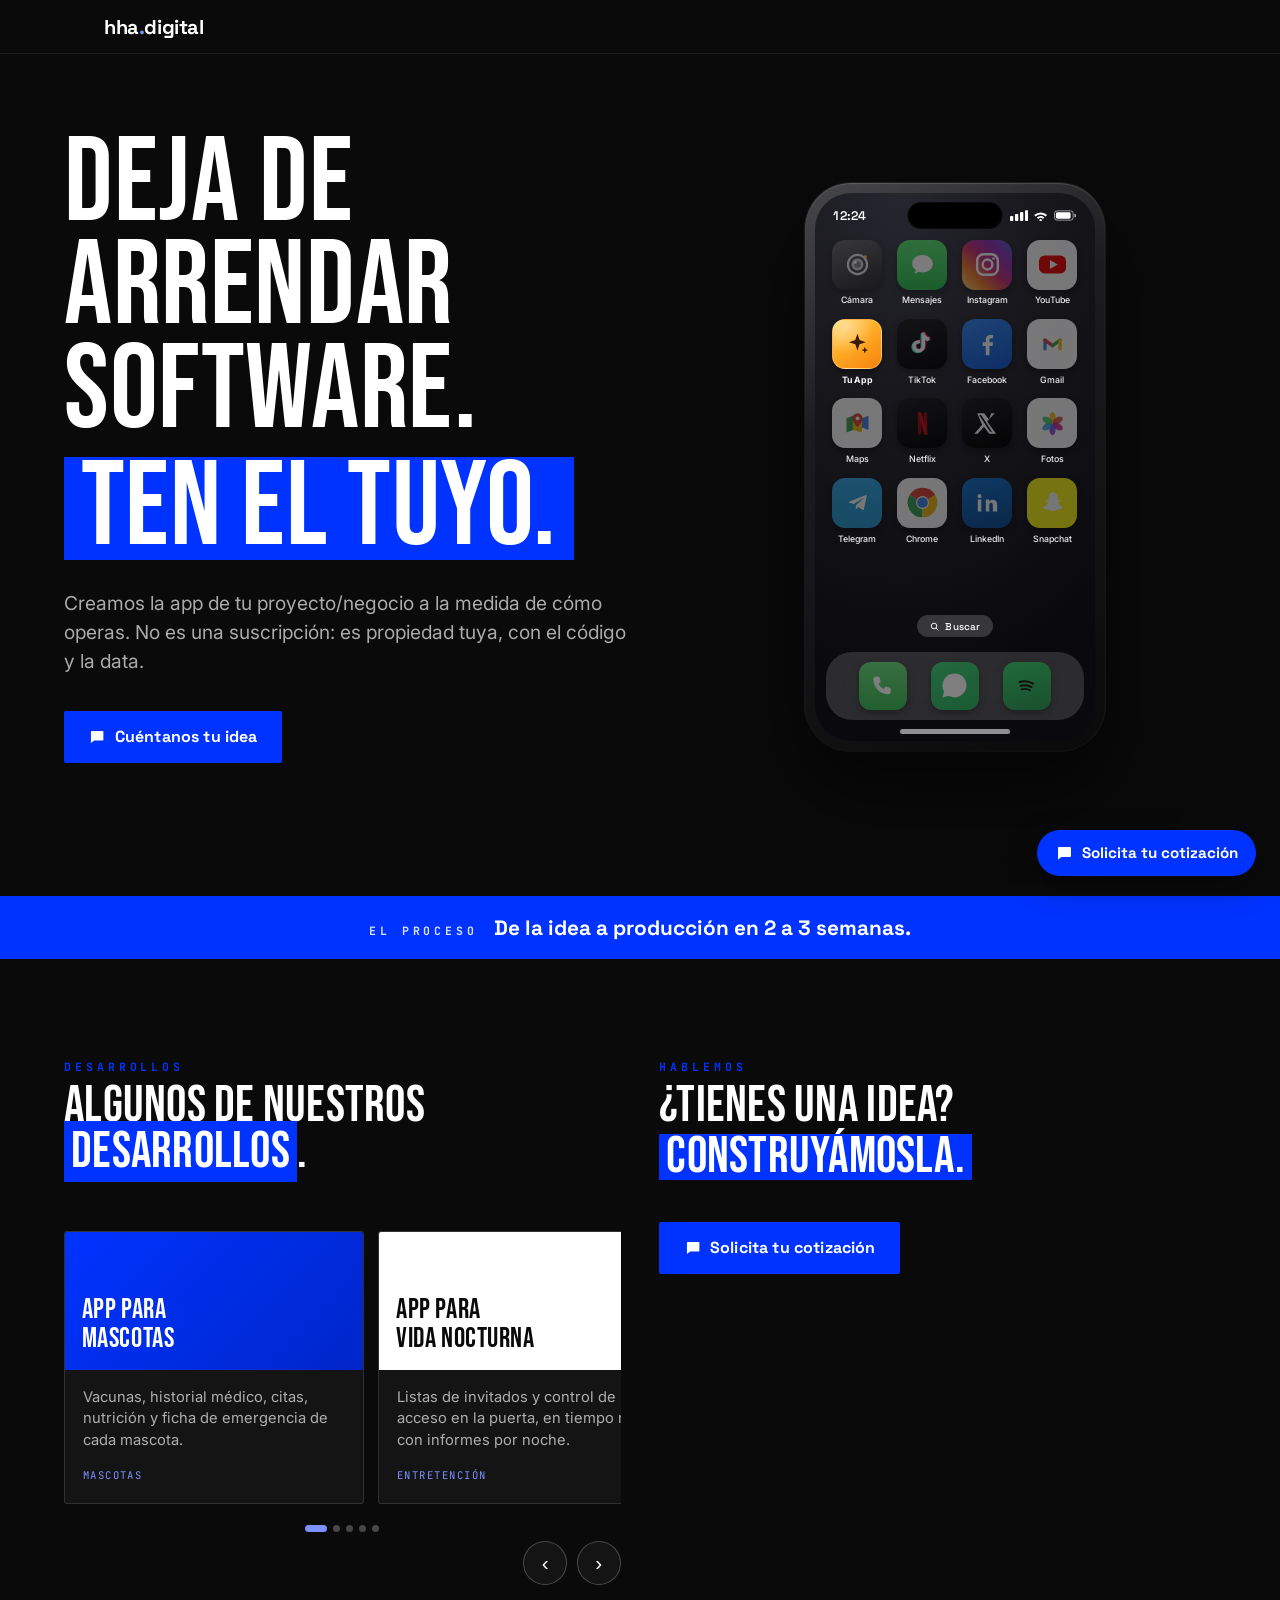
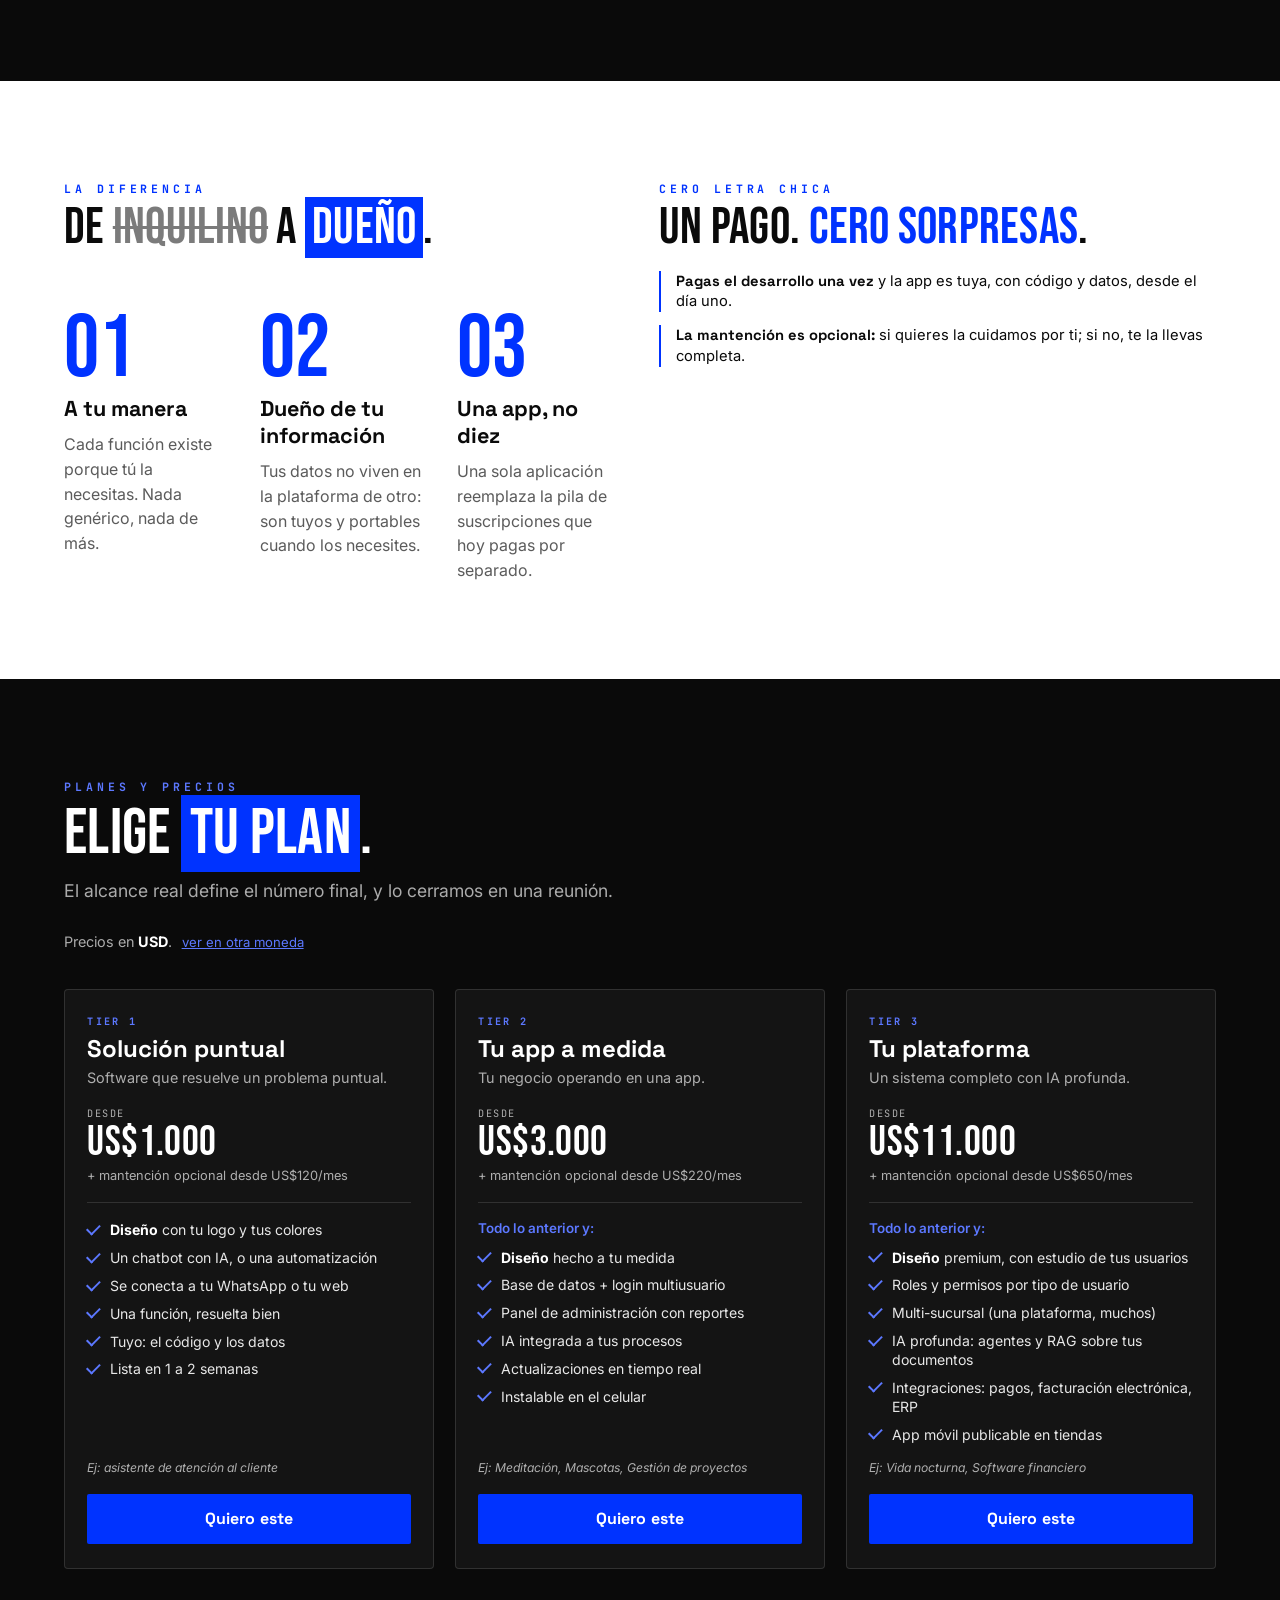
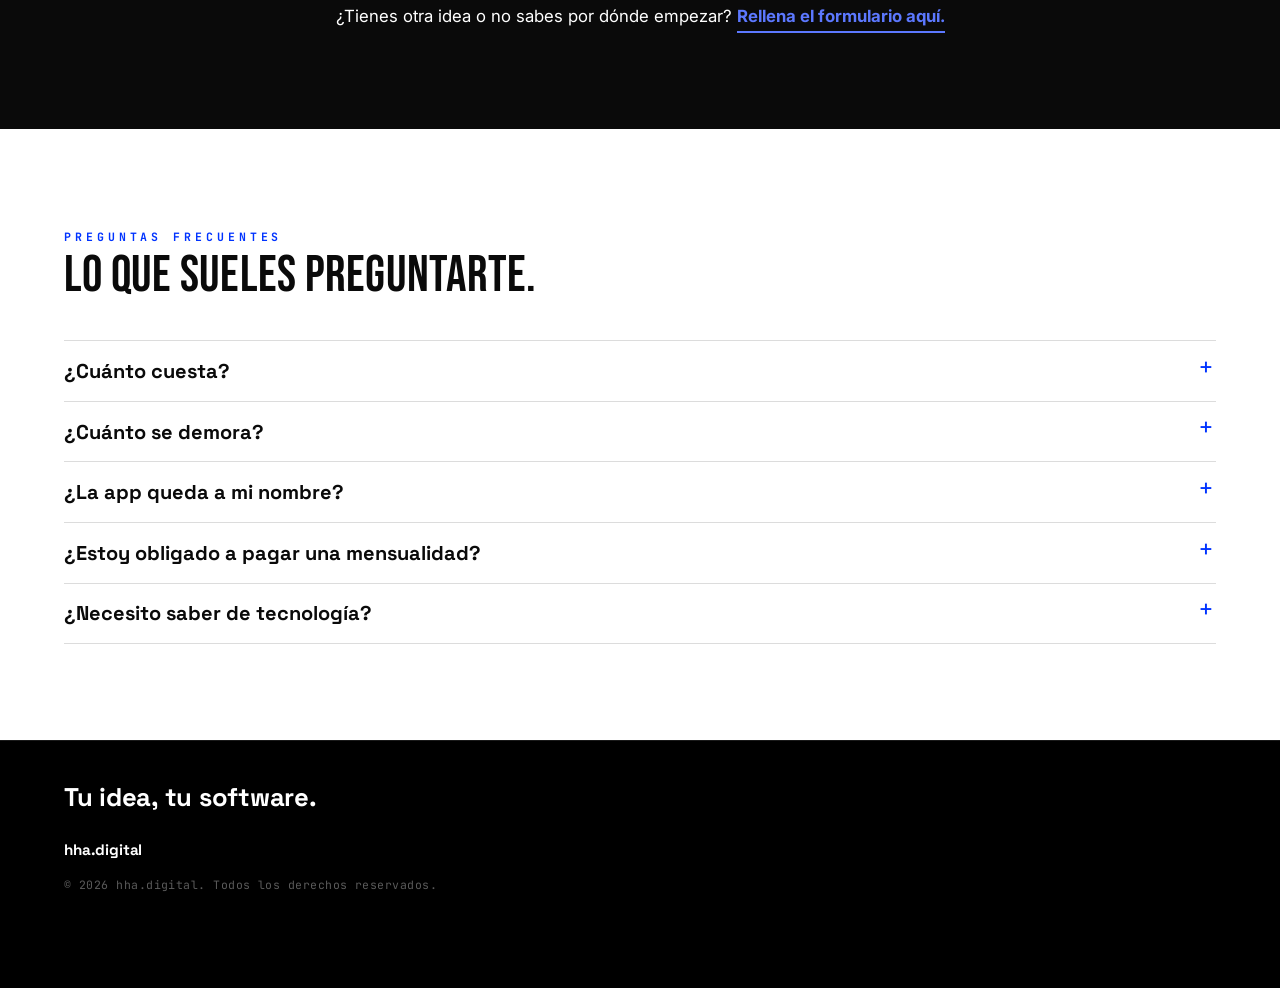
==== commit 958b9cf5: "FAQ responsive + costo/tiempo enlazan a planes; eliminar correo (canal unico: formulario) Co-Authore" ====
--- a/index.html
+++ b/index.html
@@ -872,7 +872,8 @@
   .faq summary::-webkit-details-marker{display:none}
   .faq summary::after{content:"+";position:absolute;right:0.1rem;top:0.85rem;font-weight:400;font-size:1.6rem;line-height:1;color:var(--brand);transition:transform .2s ease}
   .faq details[open] summary::after{transform:rotate(45deg)}
-  .faq p{margin:0;padding:0 0 1.15rem;color:var(--muted-on-light);font-size:1rem;line-height:1.55;max-width:66ch}
+  .faq p{margin:0;padding:0 0 1.15rem;color:var(--muted-on-light);font-size:1rem;line-height:1.55}
+  .faq p a{color:var(--brand);font-weight:600}
   .foot-copy{flex-basis:100%;opacity:0.5;font-size:0.72rem;letter-spacing:0.04em;margin-top:0.5rem}
 
   /* ============ WIZARD DE COTIZACIÓN (modal) ============ */
@@ -940,9 +941,13 @@
   .plans-head{max-width:720px}
   .plans-title{font-family:'Bebas Neue',Impact,sans-serif;font-weight:400;text-transform:uppercase;line-height:0.9;letter-spacing:0.005em;font-size:clamp(2.2rem,7vw,4rem);margin-top:0.6rem}
   .plans-lede{margin-top:1rem;color:var(--muted-on-dark);font-size:clamp(0.95rem,2.2vw,1.1rem);line-height:1.5;max-width:52ch}
-  .cur-row{display:flex;align-items:center;gap:0.9rem;flex-wrap:wrap;margin-top:1.8rem}
-  .cur-label{font-family:'JetBrains Mono',monospace;font-size:0.68rem;letter-spacing:0.18em;text-transform:uppercase;color:var(--muted-on-dark)}
-  .cur-switch{display:inline-flex;border:1px solid rgba(255,255,255,0.12);border-radius:3px;overflow:hidden;background:var(--ink-soft)}
+  .cur-row{display:flex;align-items:center;gap:0.6rem;flex-wrap:wrap;margin-top:1.8rem}
+  .cur-note{font-size:0.9rem;color:var(--muted-on-dark)}
+  .cur-note strong{color:#fff;font-weight:700}
+  .cur-toggle{background:none;border:0;color:#5c78ff;font:inherit;font-size:0.82rem;text-decoration:underline;cursor:pointer;padding:0}
+  .cur-toggle:hover{color:#fff}
+  .cur-switch{display:none;border:1px solid rgba(255,255,255,0.12);border-radius:3px;overflow:hidden;background:var(--ink-soft)}
+  .cur-switch.show{display:inline-flex}
   .cur-btn{font-family:'Space Grotesk',sans-serif;font-weight:700;font-size:0.85rem;padding:0.5rem 0.95rem;background:transparent;color:var(--muted-on-dark);border:0;cursor:pointer;transition:background .15s,color .15s}
   .cur-btn+.cur-btn{border-left:1px solid rgba(255,255,255,0.12)}
   .cur-btn.on{background:var(--brand);color:#fff}
@@ -998,7 +1003,6 @@
             <svg viewBox="0 0 24 24" aria-hidden="true"><path d="M4 4h16c.6 0 1 .4 1 1v11c0 .6-.4 1-1 1H8.5L4 20.5V5c0-.6.4-1 1-1z"/></svg>
             Cuéntanos tu idea
           </button>
-          <a class="secondary-link" href="mailto:contacto@hha.digital">o escríbenos a contacto@hha.digital</a>
         </div>
       </div>
 
@@ -1116,7 +1120,6 @@
               <svg viewBox="0 0 24 24" aria-hidden="true"><path d="M4 4h16c.6 0 1 .4 1 1v11c0 .6-.4 1-1 1H8.5L4 20.5V5c0-.6.4-1 1-1z"/></svg>
               Solicita tu cotización
             </button>
-            <a class="secondary-link" href="mailto:contacto@hha.digital">o escríbenos a contacto@hha.digital</a>
           </div>
         </div>
       </div>
@@ -1168,7 +1171,8 @@
         <h2 class="plans-title">Elige <span class="mk">tu plan</span>.</h2>
         <p class="plans-lede">El alcance real define el número final, y lo cerramos en una reunión.</p>
         <div class="cur-row">
-          <span class="cur-label">Moneda</span>
+          <span class="cur-note">Precios en <strong id="curName">USD</strong>.</span>
+          <button type="button" class="cur-toggle" id="curToggle">ver en otra moneda</button>
           <div class="cur-switch" id="curSwitch">
             <button class="cur-btn" data-cur="cop" type="button">COP</button>
             <button class="cur-btn" data-cur="clp" type="button">CLP</button>
@@ -1258,11 +1262,11 @@
       <div class="faq">
         <details>
           <summary>¿Cuánto cuesta?</summary>
-          <p>Depende de tu proyecto, porque cada app es a medida. La primera conversación y la cotización son gratis y sin compromiso.</p>
+          <p>Depende del alcance de tu proyecto. Míralo en nuestros <a href="#planes">planes y precios</a>.</p>
         </details>
         <details>
           <summary>¿Cuánto se demora?</summary>
-          <p>De 2 a 3 semanas desde que definimos juntos qué vamos a construir.</p>
+          <p>Depende del alcance de tu proyecto. Míralo en nuestros <a href="#planes">planes y precios</a>.</p>
         </details>
         <details>
           <summary>¿La app queda a mi nombre?</summary>
@@ -1287,8 +1291,6 @@
   <div class="foot-inner">
     <span class="foot-sign">Tu idea, tu software.</span>
     <span class="brand">hha.digital</span>
-    <span class="sep">/</span>
-    <a href="mailto:contacto@hha.digital">contacto@hha.digital</a>
     <span class="foot-copy">© 2026 hha.digital. Todos los derechos reservados.</span>
   </div>
 </footer>
@@ -1410,10 +1412,10 @@
     const lbl = document.getElementById('mineLbl');
     if(!icon || !lbl) return;
     const tile = icon.closest('.app');
-    // tap en la casilla "tu app" abre el correo (WhatsApp se re-agrega cuando haya numero)
+    // tap en la casilla "tu app" abre el formulario (unico canal de recepcion)
     tile.style.cursor = 'pointer';
     tile.addEventListener('click', function(){
-      window.location.href = 'mailto:contacto@hha.digital';
+      var q = document.querySelector('.js-open-quote'); if(q) q.click();
     });
     const S = {
       tienda:'<svg viewBox="0 0 24 24" aria-hidden="true"><path d="M7.5 9V7.5a4.5 4.5 0 0 1 9 0V9H19l-1 10.5H6L5 9h2.5zm2 0h5V7.5a2.5 2.5 0 0 0-5 0V9z"/></svg>',
@@ -1482,6 +1484,7 @@
         const m = document.querySelector('[data-mant="'+t+'"]'); if(m) m.textContent = P[t].mant;
       });
       document.querySelectorAll('.cur-btn').forEach(b => b.classList.toggle('on', b.dataset.cur === CUR));
+      const nameEl = document.getElementById('curName'); if(nameEl) nameEl.textContent = CUR.toUpperCase();
     }
     function budgetRanges(){
       const P = PRICES[CUR];
@@ -1492,11 +1495,16 @@
       CUR = detectCurrency();
       renderPrices();
       const curSwitch = document.getElementById('curSwitch');
+      const curToggle = document.getElementById('curToggle');
+      if(curToggle && curSwitch){
+        curToggle.addEventListener('click', function(){ curSwitch.classList.toggle('show'); });
+      }
       if(curSwitch){
         curSwitch.addEventListener('click', function(e){
           const b = e.target.closest('.cur-btn'); if(!b) return;
           CUR = b.dataset.cur; try{ localStorage.setItem('hha_cur', CUR); }catch(err){}
           renderPrices();
+          curSwitch.classList.remove('show');
         });
       }
     } catch(e){ /* CUR queda en 'usd'; PRICES/budgetRanges siguen disponibles */ }
@@ -1666,7 +1674,7 @@
           bar.style.width = '100%'; label.textContent = 'Listo';
         } else { throw new Error(data.message || 'error'); }
       }catch(err){
-        stepErr('datos', 'No se pudo enviar. Reintenta o escríbenos a contacto@hha.digital.');
+        stepErr('datos', 'No se pudo enviar. Reintenta en un momento.');
       }finally{
         sendBtn.disabled = false; sendBtn.textContent = 'Enviar solicitud';
       }
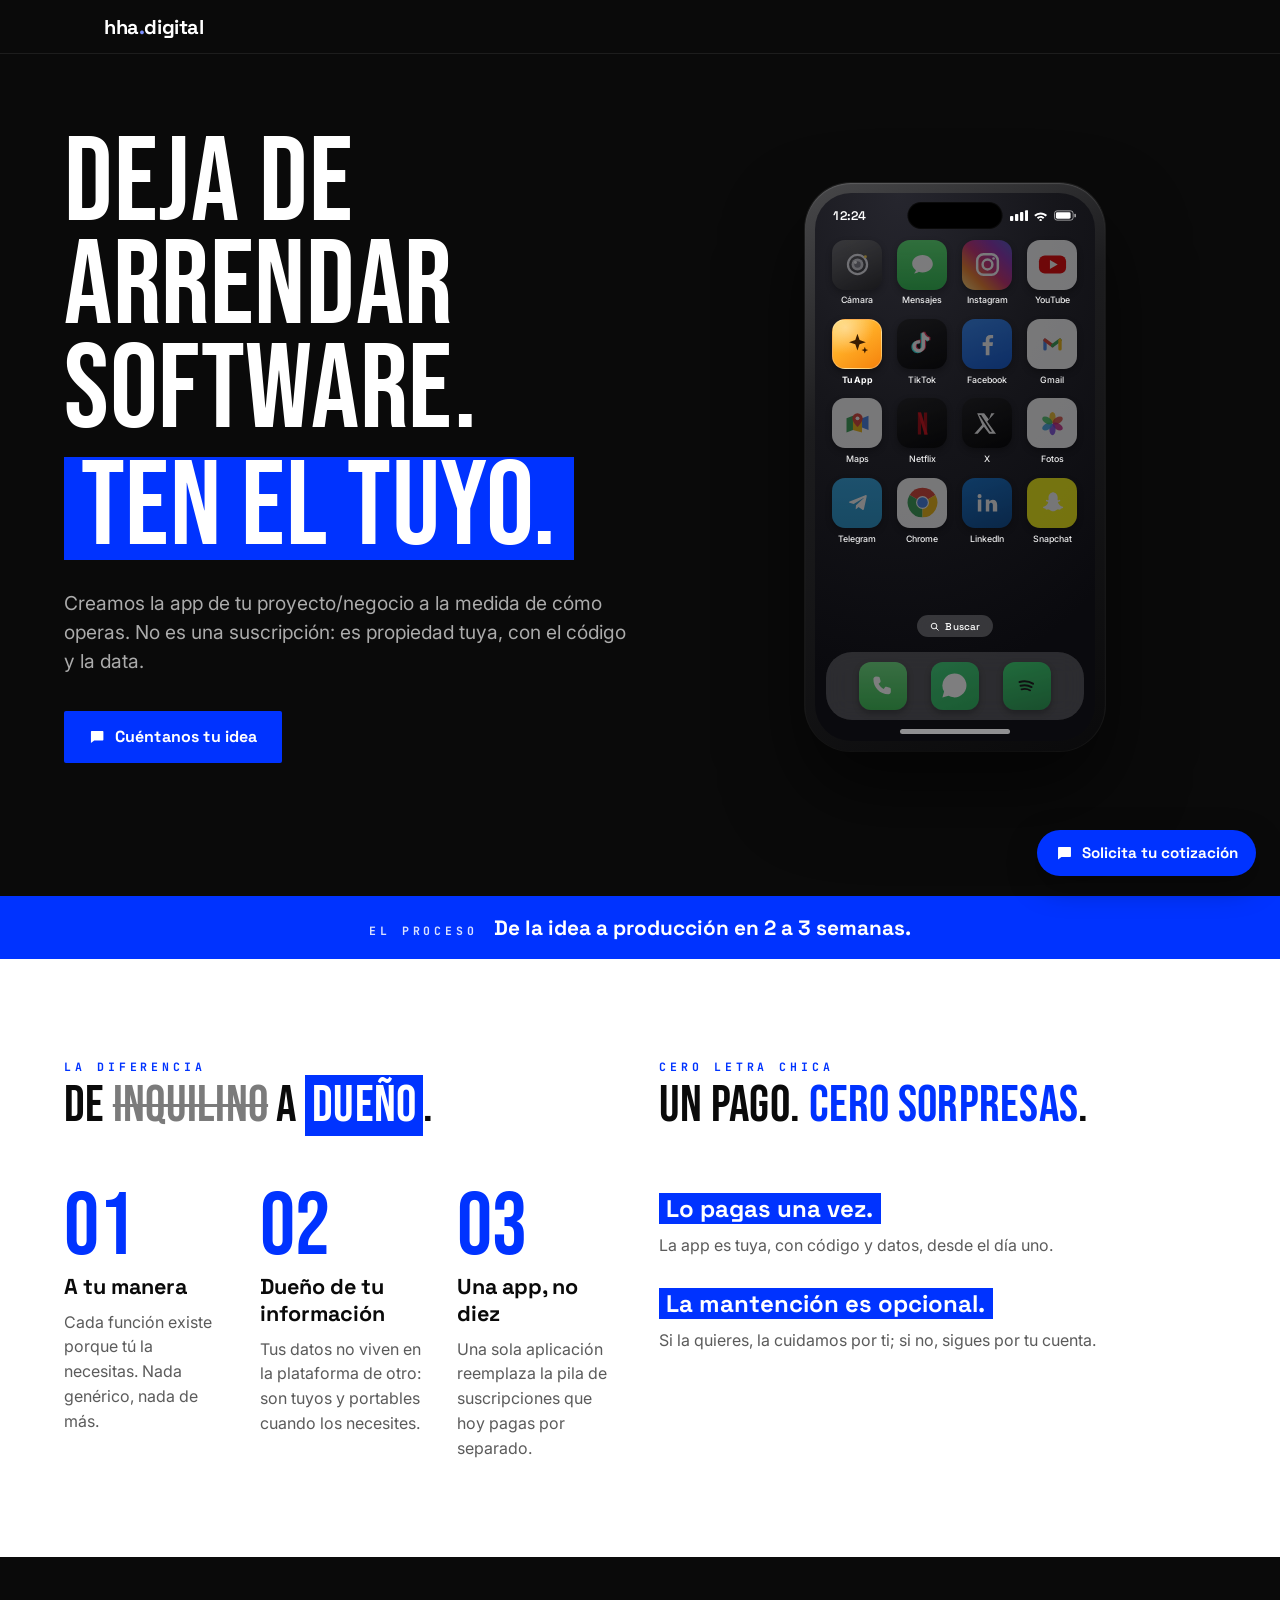
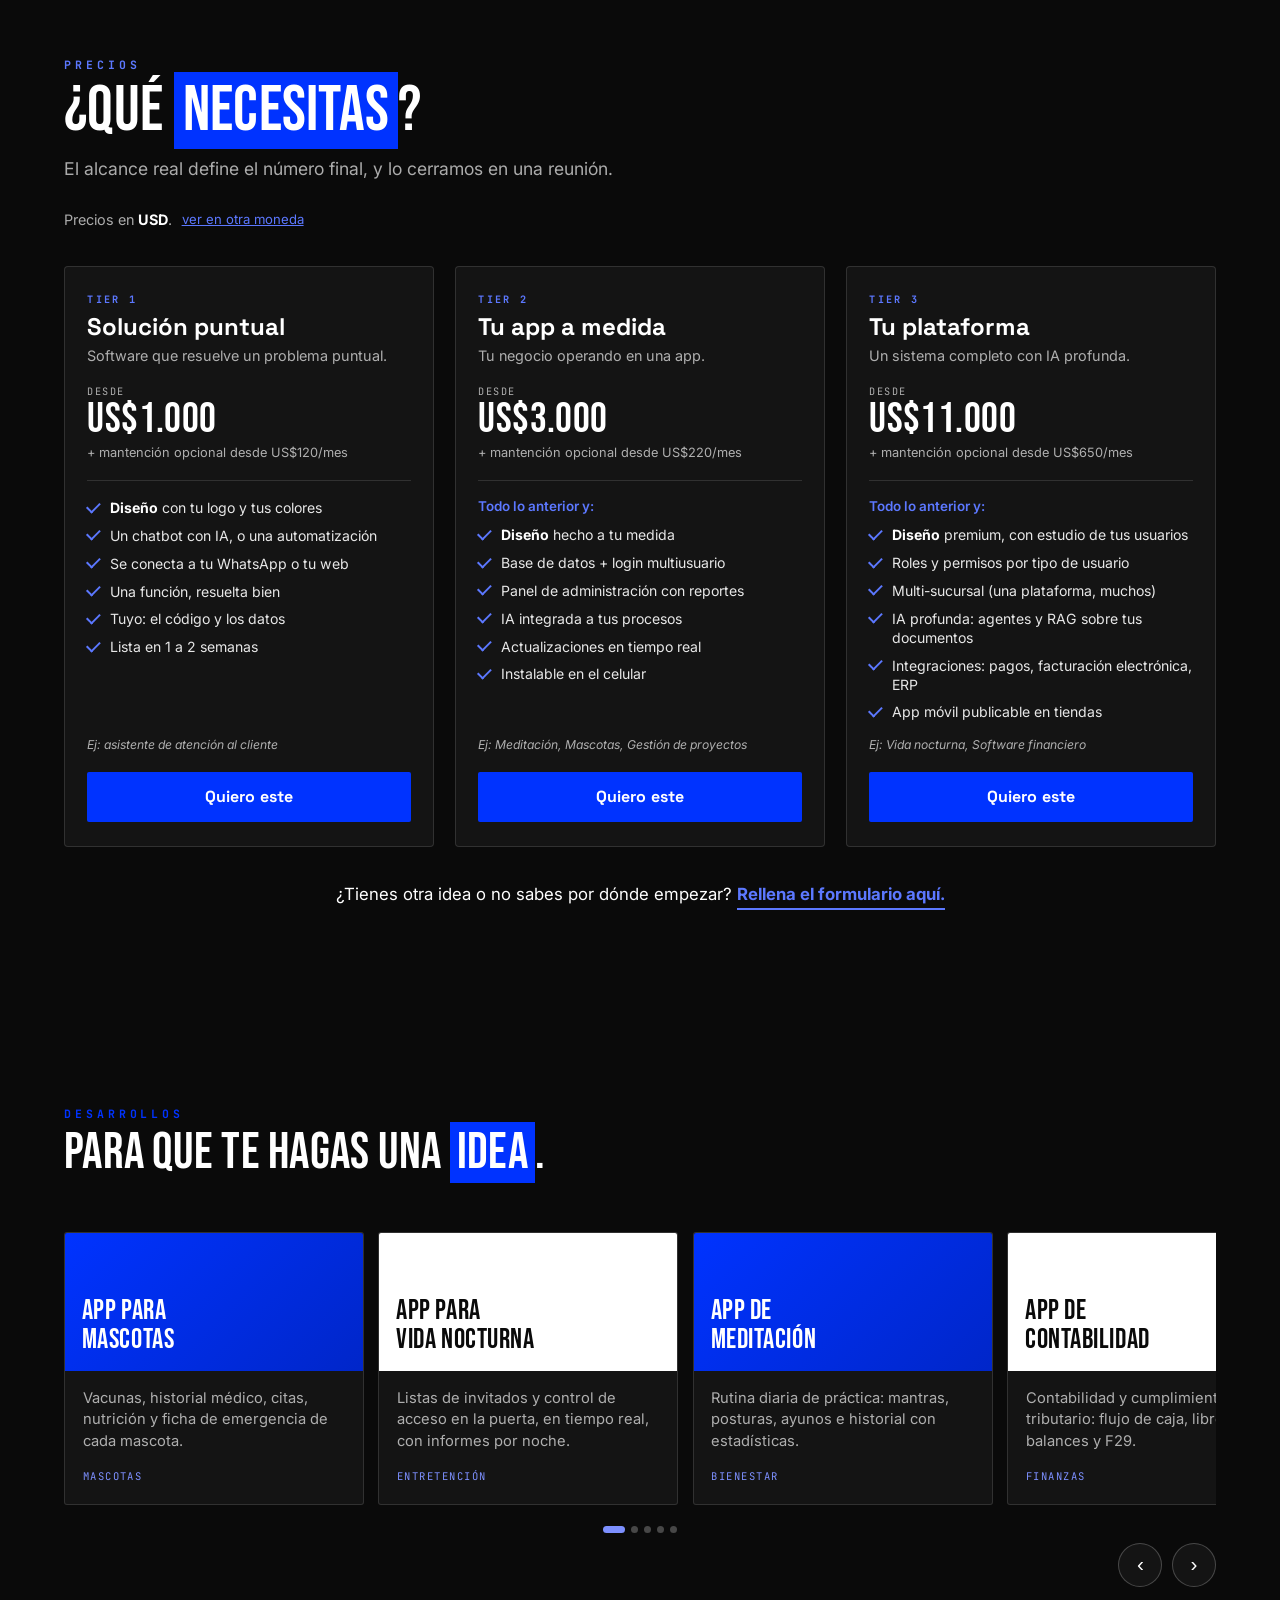
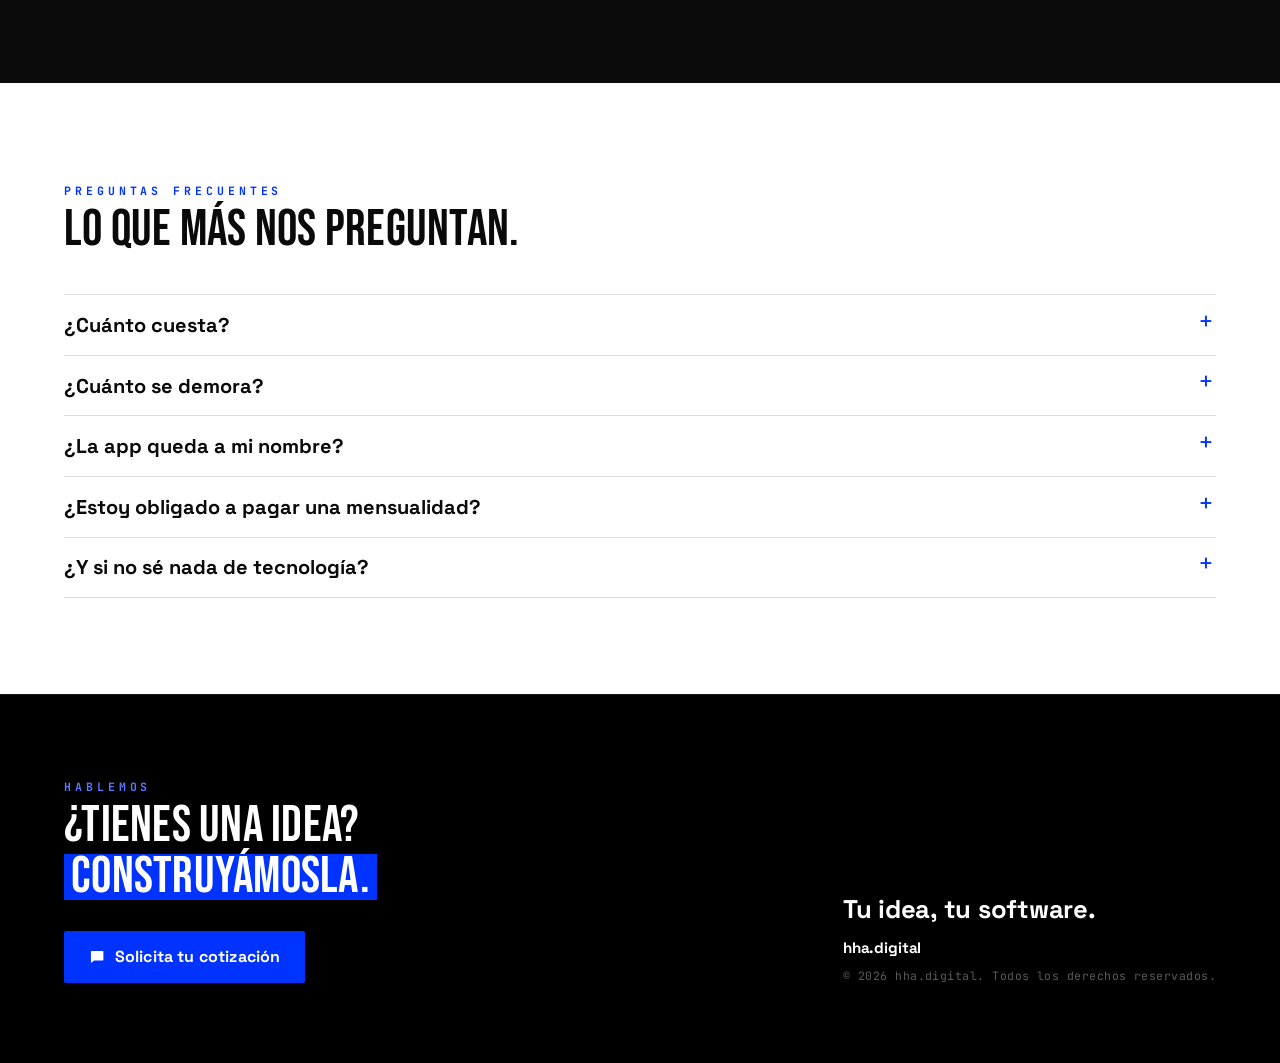
==== commit 7158dd21: "Rediseno bloque de pago, Desarrollos ancho completo, seccion ¿Que necesitas?, FAQ y footer con CTA s" ====
--- a/index.html
+++ b/index.html
@@ -489,6 +489,9 @@
     margin:0.6rem 0 0.6rem;
   }
   .pillar p{font-size:1rem;line-height:1.55;color:var(--muted-on-light)}
+  .pay-a{display:grid;gap:1.9rem;margin-top:clamp(2.5rem,6vw,4rem)}
+  .pay-a .pay-stmt{font-family:'Space Grotesk',sans-serif;font-weight:700;font-size:clamp(1.2rem,2.6vw,1.5rem);line-height:1.15;background:var(--brand);color:#fff;display:inline-block;padding:0.08em 0.3em}
+  .pay-a p{margin-top:0.55rem;font-size:1rem;line-height:1.5;color:var(--muted-on-light)}
 
   /* ============ INDUSTRIAS ============ */
   .ind-grid{
@@ -719,7 +722,7 @@
   footer.site{
     background:#000;
     color:rgba(255,255,255,0.7);
-    padding:2.5rem var(--pad-x) 6rem;
+    padding:clamp(3rem,7vw,5rem) var(--pad-x) 5rem;
     border-top:1px solid rgba(255,255,255,0.1);
   }
   .foot-inner{
@@ -727,25 +730,32 @@
     margin:0 auto;
     display:flex;
     flex-wrap:wrap;
-    align-items:center;
-    gap:0.6rem 1.4rem;
+    align-items:flex-end;
+    justify-content:space-between;
+    gap:2.4rem 3rem;
+  }
+  .foot-cta{max-width:38ch}
+  .foot-cta .eyebrow{color:#5c78ff}
+  .foot-cta .pair-title{color:#fff;margin-top:0.5rem}
+  .foot-cta .final-cta{margin-top:clamp(1.3rem,3vw,1.9rem)}
+  .foot-meta{
+    display:flex;
+    flex-direction:column;
+    align-items:flex-start;
+    gap:0.35rem;
     font-family:'JetBrains Mono',monospace;
     font-size:0.8rem;
     letter-spacing:0.08em;
   }
   .foot-sign{
-    flex-basis:100%;
     font-family:'Space Grotesk',sans-serif;
     font-weight:700;
     font-size:clamp(1.15rem,2.6vw,1.6rem);
     letter-spacing:-0.01em;
     color:#fff;
-    margin-bottom:1.1rem;
-  }
-  .foot-inner a{text-decoration:none;color:rgba(255,255,255,0.7)}
-  .foot-inner a:hover{color:#fff}
-  .foot-inner .sep{opacity:0.4}
-  .foot-inner .brand{color:#fff;font-size:0.95rem}
+    margin-bottom:0.5rem;
+  }
+  .foot-meta .brand{color:#fff;font-size:0.95rem}
 
   /* ============ FLOATING WHATSAPP ============ */
   .wa-float{
@@ -810,9 +820,6 @@
   .ap-tag{font-family:'JetBrains Mono',monospace;font-size:0.6rem;letter-spacing:0.12em;text-transform:uppercase;color:var(--brand)}
   .pair-note{margin-top:0.8rem;font-size:0.8rem;line-height:1.4;color:var(--muted-on-light)}
   .s-ink .pair-note{color:var(--muted-on-dark)}
-  .pay-mini{list-style:none;margin-top:1.2rem;display:grid;gap:0.8rem}
-  .pay-mini li{padding-left:0.9rem;border-left:2px solid var(--brand);font-size:0.92rem;line-height:1.42}
-  .pay-mini b{font-family:'Space Grotesk',sans-serif;font-weight:700}
   .s-ink .branch-b{background:var(--ink-soft);border-color:rgba(255,255,255,0.16)}
 
   /* iPhone: nuestra app dorada resalta; las demás atenuadas */
@@ -852,7 +859,6 @@
     .pillar p{font-size:0.76rem;line-height:1.36}
     .applist li{padding:0.45rem 0.55rem}
     .ap-name{font-size:0.78rem}
-    .pay-mini li{font-size:0.8rem}
     .final-cta{flex-direction:column;align-items:flex-start;gap:0.6rem;margin-top:1rem}
     .final-cta .btn{padding:0.7rem 0.95rem;font-size:0.82rem}
     /* Carrusel de proyectos: una tarjeta a la vez + puntitos */
@@ -874,7 +880,7 @@
   .faq details[open] summary::after{transform:rotate(45deg)}
   .faq p{margin:0;padding:0 0 1.15rem;color:var(--muted-on-light);font-size:1rem;line-height:1.55}
   .faq p a{color:var(--brand);font-weight:600}
-  .foot-copy{flex-basis:100%;opacity:0.5;font-size:0.72rem;letter-spacing:0.04em;margin-top:0.5rem}
+  .foot-copy{opacity:0.5;font-size:0.72rem;letter-spacing:0.04em;margin-top:0.3rem}
 
   /* ============ WIZARD DE COTIZACIÓN (modal) ============ */
   .qm{position:fixed;inset:0;z-index:200;display:none}
@@ -1060,72 +1066,6 @@
     </div>
   </section>
 
-  <!-- ================= FILA 3: TRABAJO | CIERRE ================= -->
-  <section class="section s-ink">
-    <div class="wrap">
-      <div class="pair">
-        <div class="col">
-          <span class="eyebrow">Desarrollos</span>
-          <h2 class="pair-title">Algunos de nuestros <span class="mk">desarrollos</span>.</h2>
-          <div class="carousel-wrap">
-            <ul class="carousel" role="list">
-              <li class="ev-card" style="--ev-grad:linear-gradient(135deg,#0033ff,#0026c9)">
-                <div class="ev-shot"><span class="ev-name">App para<br>mascotas</span></div>
-                <div class="ev-body">
-                  <p>Vacunas, historial médico, citas, nutrición y ficha de emergencia de cada mascota.</p>
-                  <span class="ev-tag">Mascotas</span>
-                </div>
-              </li>
-              <li class="ev-card inv" style="--ev-grad:#ffffff">
-                <div class="ev-shot"><span class="ev-name">App para<br>vida nocturna</span></div>
-                <div class="ev-body">
-                  <p>Listas de invitados y control de acceso en la puerta, en tiempo real, con informes por noche.</p>
-                  <span class="ev-tag">Entretención</span>
-                </div>
-              </li>
-              <li class="ev-card" style="--ev-grad:linear-gradient(135deg,#0033ff,#0026c9)">
-                <div class="ev-shot"><span class="ev-name">App de<br>meditación</span></div>
-                <div class="ev-body">
-                  <p>Rutina diaria de práctica: mantras, posturas, ayunos e historial con estadísticas.</p>
-                  <span class="ev-tag">Bienestar</span>
-                </div>
-              </li>
-              <li class="ev-card inv" style="--ev-grad:#ffffff">
-                <div class="ev-shot"><span class="ev-name">App de<br>contabilidad</span></div>
-                <div class="ev-body">
-                  <p>Contabilidad y cumplimiento tributario: flujo de caja, libro mayor, balances y F29.</p>
-                  <span class="ev-tag">Finanzas</span>
-                </div>
-              </li>
-              <li class="ev-card" style="--ev-grad:linear-gradient(135deg,#0033ff,#0026c9)">
-                <div class="ev-shot"><span class="ev-name">App de gestión<br>de proyectos</span></div>
-                <div class="ev-body">
-                  <p>Panel de administración que monitorea las horas de trabajo de cada empleado, por proyecto.</p>
-                  <span class="ev-tag">Operación</span>
-                </div>
-              </li>
-            </ul>
-            <div class="carousel-dots" aria-hidden="true"></div>
-            <div class="carousel-nav">
-              <button class="carousel-btn" type="button" aria-label="Anterior" data-dir="-1">‹</button>
-              <button class="carousel-btn" type="button" aria-label="Siguiente" data-dir="1">›</button>
-            </div>
-          </div>
-        </div>
-        <div class="col">
-          <span class="eyebrow">Hablemos</span>
-          <h2 class="pair-title"><span style="display:block">¿Tienes una idea?</span> <span class="mk" style="display:inline-block;margin-top:0.1em">Construyámosla.</span></h2>
-          <div class="final-cta">
-            <button class="btn btn-brand js-open-quote" type="button">
-              <svg viewBox="0 0 24 24" aria-hidden="true"><path d="M4 4h16c.6 0 1 .4 1 1v11c0 .6-.4 1-1 1H8.5L4 20.5V5c0-.6.4-1 1-1z"/></svg>
-              Solicita tu cotización
-            </button>
-          </div>
-        </div>
-      </div>
-    </div>
-  </section>
-
   <!-- ================= FILA 2: DIFERENCIA | CÓMO SE PAGA ================= -->
   <section class="section s-paper">
     <div class="wrap">
@@ -1154,10 +1094,16 @@
         <div class="col">
           <span class="eyebrow">Cero letra chica</span>
           <h2 class="pair-title">Un pago. <span class="hl">Cero sorpresas</span>.</h2>
-          <ul class="pay-mini">
-            <li><b>Pagas el desarrollo una vez</b> y la app es tuya, con código y datos, desde el día uno.</li>
-            <li><b>La mantención es opcional:</b> si quieres la cuidamos por ti; si no, te la llevas completa.</li>
-          </ul>
+          <div class="pay-a">
+            <div>
+              <span class="pay-stmt">Lo pagas una vez.</span>
+              <p>La app es tuya, con código y datos, desde el día uno.</p>
+            </div>
+            <div>
+              <span class="pay-stmt">La mantención es opcional.</span>
+              <p>Si la quieres, la cuidamos por ti; si no, sigues por tu cuenta.</p>
+            </div>
+          </div>
         </div>
       </div>
     </div>
@@ -1167,8 +1113,8 @@
   <section class="section" id="planes">
     <div class="wrap">
       <div class="plans-head">
-        <span class="eyebrow">Planes y precios</span>
-        <h2 class="plans-title">Elige <span class="mk">tu plan</span>.</h2>
+        <span class="eyebrow">Precios</span>
+        <h2 class="plans-title">¿Qué <span class="mk">necesitas</span>?</h2>
         <p class="plans-lede">El alcance real define el número final, y lo cerramos en una reunión.</p>
         <div class="cur-row">
           <span class="cur-note">Precios en <strong id="curName">USD</strong>.</span>
@@ -1254,19 +1200,71 @@
     </div>
   </section>
 
+  <!-- ================= DESARROLLOS (ancho completo) ================= -->
+  <section class="section s-ink">
+    <div class="wrap">
+      <span class="eyebrow">Desarrollos</span>
+      <h2 class="pair-title">Para que te hagas una <span class="mk">idea</span>.</h2>
+      <div class="carousel-wrap">
+        <ul class="carousel" role="list">
+          <li class="ev-card" style="--ev-grad:linear-gradient(135deg,#0033ff,#0026c9)">
+            <div class="ev-shot"><span class="ev-name">App para<br>mascotas</span></div>
+            <div class="ev-body">
+              <p>Vacunas, historial médico, citas, nutrición y ficha de emergencia de cada mascota.</p>
+              <span class="ev-tag">Mascotas</span>
+            </div>
+          </li>
+          <li class="ev-card inv" style="--ev-grad:#ffffff">
+            <div class="ev-shot"><span class="ev-name">App para<br>vida nocturna</span></div>
+            <div class="ev-body">
+              <p>Listas de invitados y control de acceso en la puerta, en tiempo real, con informes por noche.</p>
+              <span class="ev-tag">Entretención</span>
+            </div>
+          </li>
+          <li class="ev-card" style="--ev-grad:linear-gradient(135deg,#0033ff,#0026c9)">
+            <div class="ev-shot"><span class="ev-name">App de<br>meditación</span></div>
+            <div class="ev-body">
+              <p>Rutina diaria de práctica: mantras, posturas, ayunos e historial con estadísticas.</p>
+              <span class="ev-tag">Bienestar</span>
+            </div>
+          </li>
+          <li class="ev-card inv" style="--ev-grad:#ffffff">
+            <div class="ev-shot"><span class="ev-name">App de<br>contabilidad</span></div>
+            <div class="ev-body">
+              <p>Contabilidad y cumplimiento tributario: flujo de caja, libro mayor, balances y F29.</p>
+              <span class="ev-tag">Finanzas</span>
+            </div>
+          </li>
+          <li class="ev-card" style="--ev-grad:linear-gradient(135deg,#0033ff,#0026c9)">
+            <div class="ev-shot"><span class="ev-name">App de gestión<br>de proyectos</span></div>
+            <div class="ev-body">
+              <p>Panel de administración que monitorea las horas de trabajo de cada empleado, por proyecto.</p>
+              <span class="ev-tag">Operación</span>
+            </div>
+          </li>
+        </ul>
+        <div class="carousel-dots" aria-hidden="true"></div>
+        <div class="carousel-nav">
+          <button class="carousel-btn" type="button" aria-label="Anterior" data-dir="-1">‹</button>
+          <button class="carousel-btn" type="button" aria-label="Siguiente" data-dir="1">›</button>
+        </div>
+      </div>
+    </div>
+  </section>
+
   <!-- ================= FAQ ================= -->
   <section class="section s-paper" aria-labelledby="faq-title">
     <div class="wrap">
       <span class="eyebrow">Preguntas frecuentes</span>
-      <h2 class="pair-title" id="faq-title">Lo que sueles preguntarte.</h2>
+      <h2 class="pair-title" id="faq-title">Lo que más nos preguntan.</h2>
       <div class="faq">
         <details>
           <summary>¿Cuánto cuesta?</summary>
-          <p>Depende del alcance de tu proyecto. Míralo en nuestros <a href="#planes">planes y precios</a>.</p>
+          <p>Depende del alcance de tu proyecto. Míralo en nuestros <a href="#planes">precios</a>.</p>
         </details>
         <details>
           <summary>¿Cuánto se demora?</summary>
-          <p>Depende del alcance de tu proyecto. Míralo en nuestros <a href="#planes">planes y precios</a>.</p>
+          <p>Depende del alcance de tu proyecto. Míralo en nuestros <a href="#planes">precios</a>.</p>
         </details>
         <details>
           <summary>¿La app queda a mi nombre?</summary>
@@ -1277,8 +1275,8 @@
           <p>No. La mantención es opcional: si no la quieres, te entregamos todo y sigues por tu cuenta.</p>
         </details>
         <details>
-          <summary>¿Necesito saber de tecnología?</summary>
-          <p>Para nada. Nos encargamos de todo: diseño, desarrollo, hosting y puesta en marcha. Tú solo la usas.</p>
+          <summary>¿Y si no sé nada de tecnología?</summary>
+          <p>No importa. Tú conoces tu negocio; de la tecnología nos encargamos nosotros: diseño, desarrollo, hosting y puesta en marcha.</p>
         </details>
       </div>
     </div>
@@ -1289,9 +1287,21 @@
 <!-- ================= FOOTER ================= -->
 <footer class="site">
   <div class="foot-inner">
-    <span class="foot-sign">Tu idea, tu software.</span>
-    <span class="brand">hha.digital</span>
-    <span class="foot-copy">© 2026 hha.digital. Todos los derechos reservados.</span>
+    <div class="foot-cta">
+      <span class="eyebrow">Hablemos</span>
+      <h2 class="pair-title"><span style="display:block">¿Tienes una idea?</span> <span class="mk" style="display:inline-block;margin-top:0.1em">Construyámosla.</span></h2>
+      <div class="final-cta">
+        <button class="btn btn-brand js-open-quote" type="button">
+          <svg viewBox="0 0 24 24" aria-hidden="true"><path d="M4 4h16c.6 0 1 .4 1 1v11c0 .6-.4 1-1 1H8.5L4 20.5V5c0-.6.4-1 1-1z"/></svg>
+          Solicita tu cotización
+        </button>
+      </div>
+    </div>
+    <div class="foot-meta">
+      <span class="foot-sign">Tu idea, tu software.</span>
+      <span class="brand">hha.digital</span>
+      <span class="foot-copy">© 2026 hha.digital. Todos los derechos reservados.</span>
+    </div>
   </div>
 </footer>
 
@@ -1310,7 +1320,7 @@
       <span class="qm-step-label" id="qmStepLabel">Paso 1 de 5</span>
       <button class="qm-close" type="button" data-qm-close aria-label="Cerrar">&times;</button>
     </div>
-    <div class="qm-planchip" id="qmPlanChip" hidden>Plan elegido: <strong id="qmPlanName"></strong> <button type="button" class="qm-planchip-change" id="qmPlanChange">cambiar</button></div>
+    <div class="qm-planchip" id="qmPlanChip" hidden>Elegiste: <strong id="qmPlanName"></strong> <button type="button" class="qm-planchip-change" id="qmPlanChange">cambiar</button></div>
     <form class="qm-form" id="quoteForm" novalidate>
       <input type="checkbox" name="botcheck" class="qm-hp" tabindex="-1" autocomplete="off" aria-hidden="true">
 
